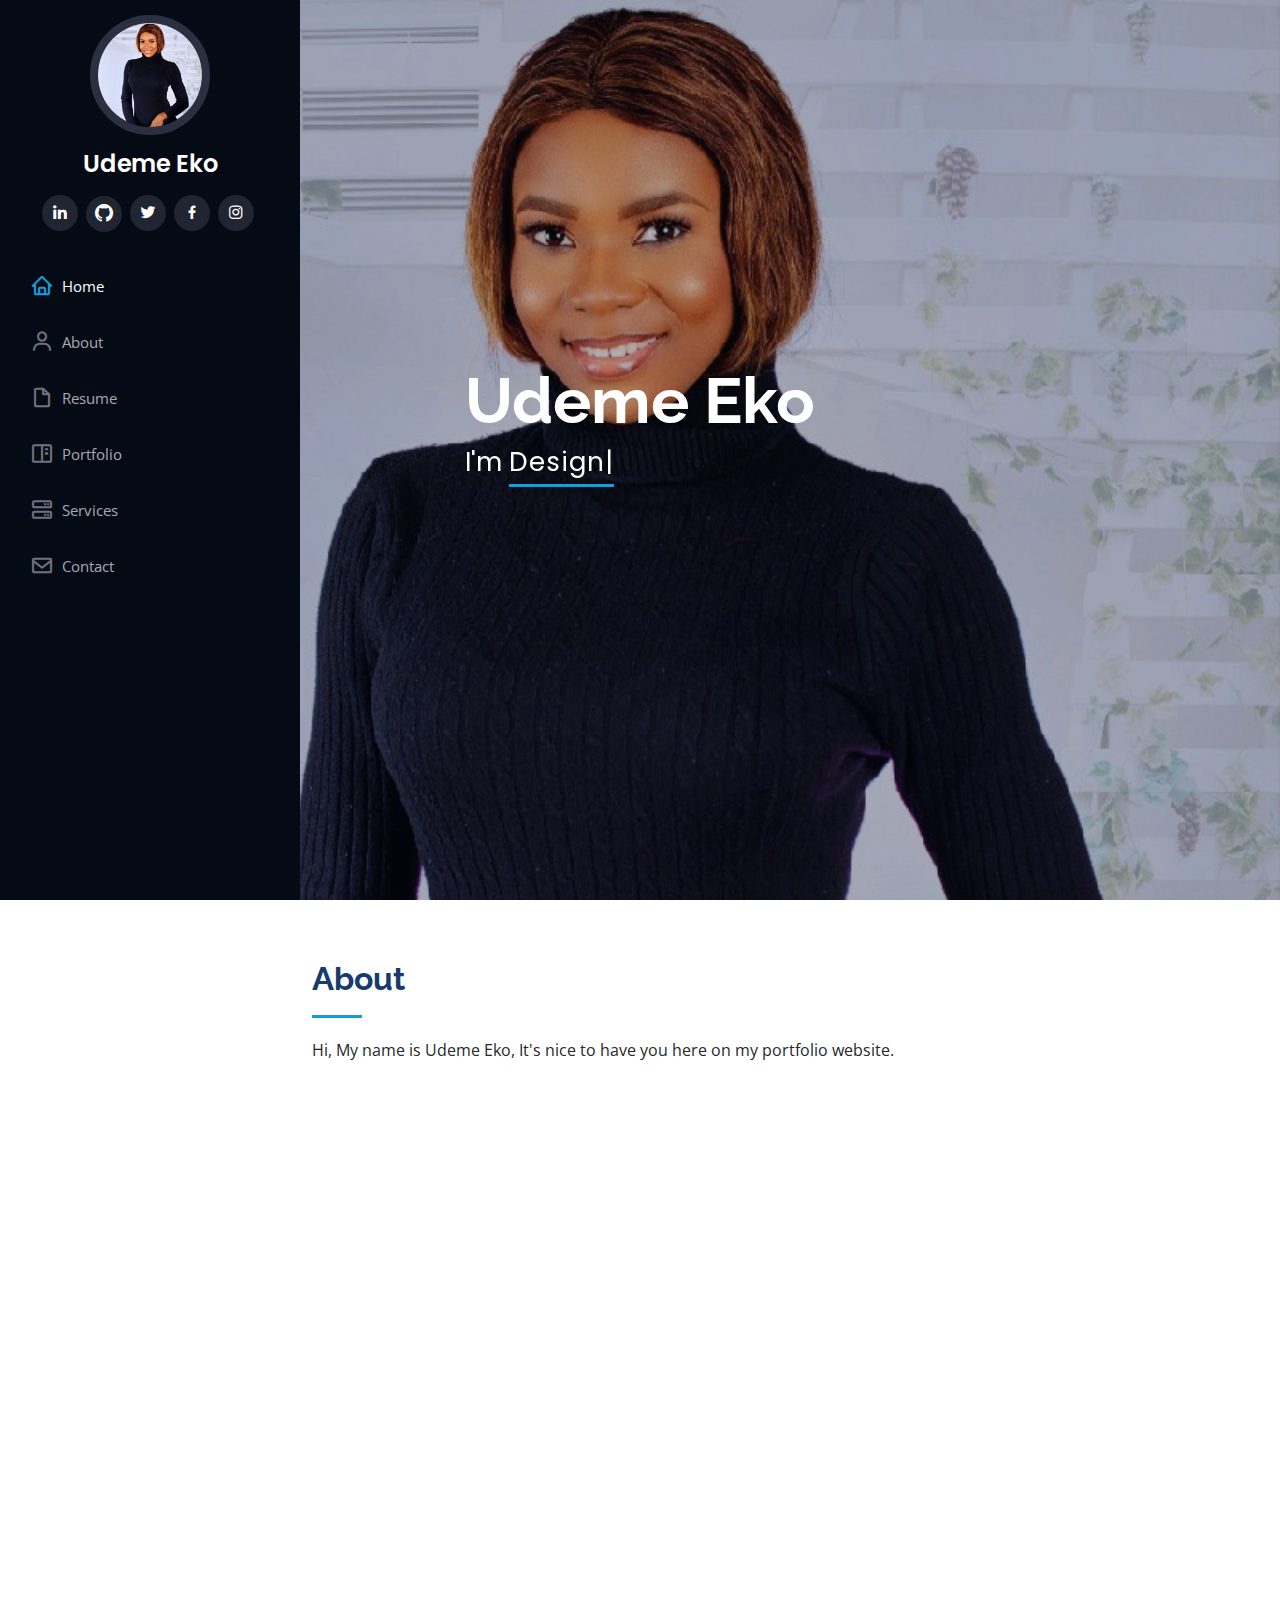
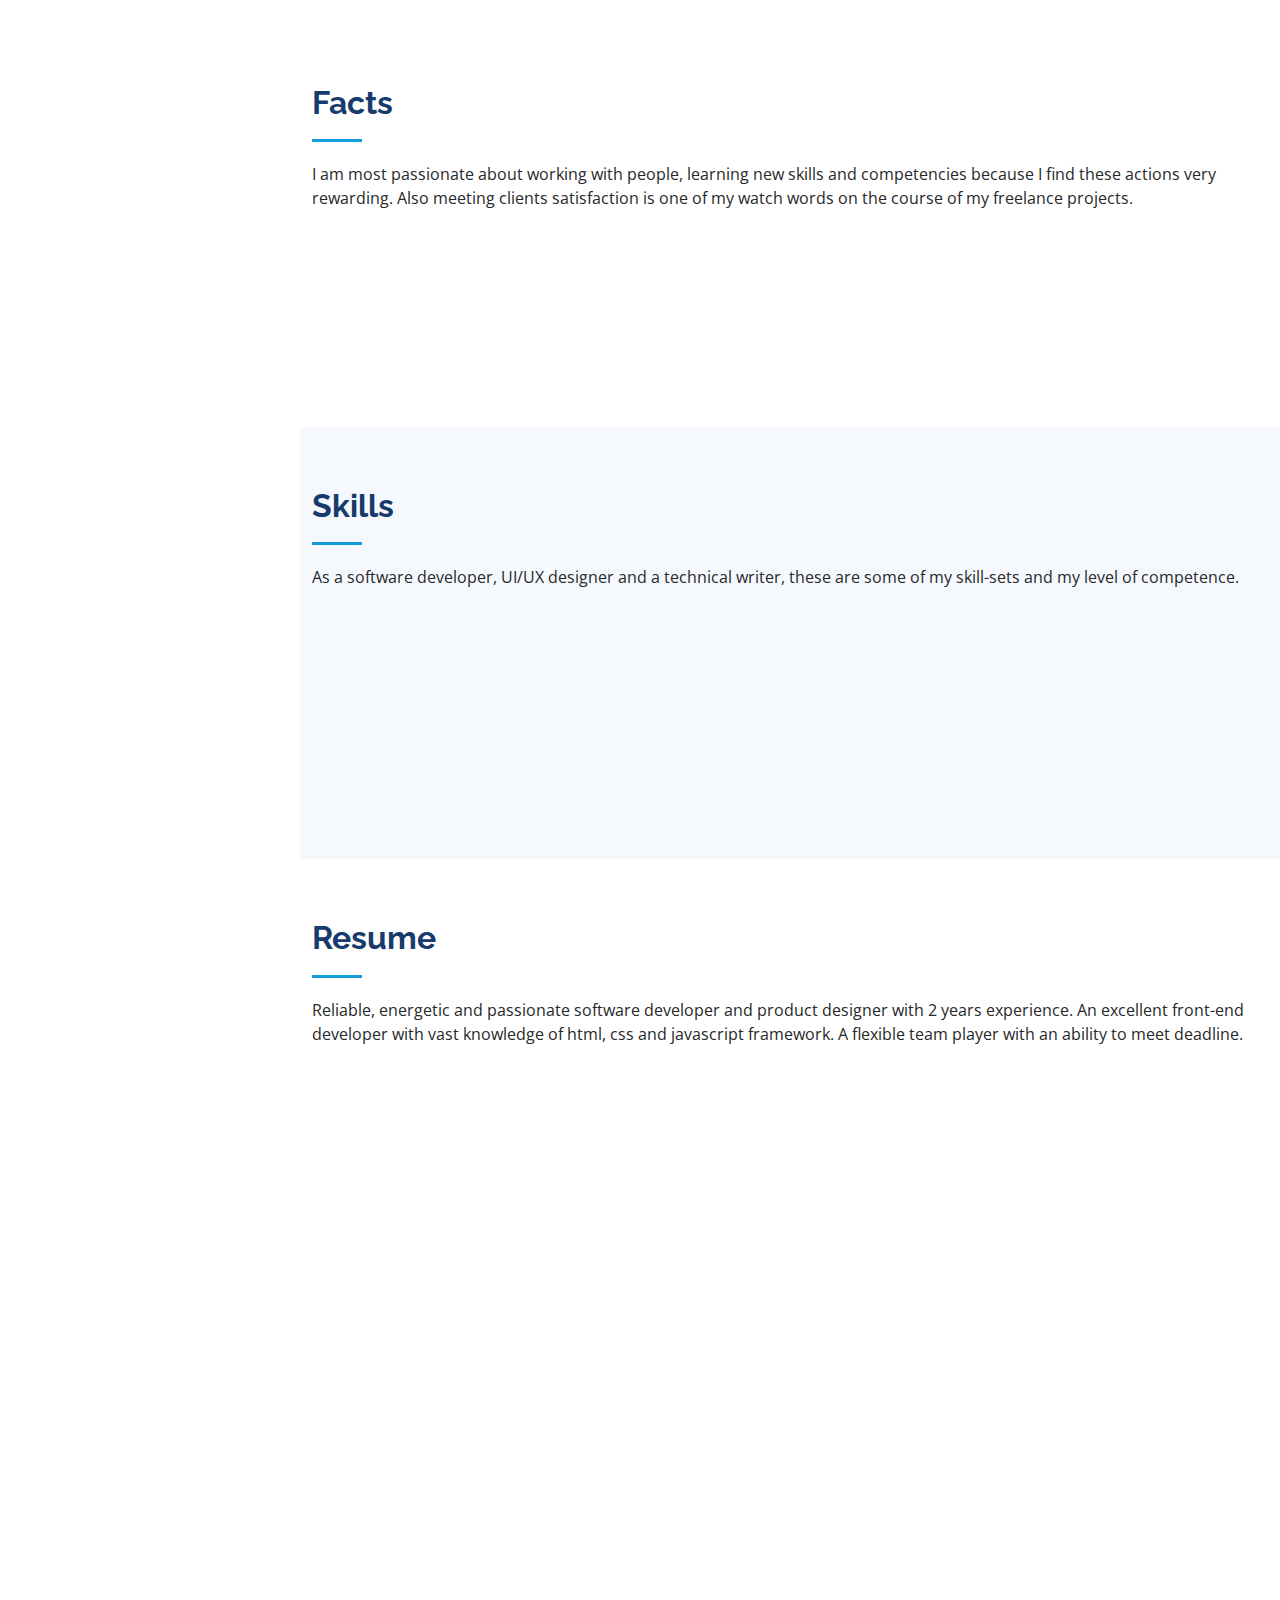
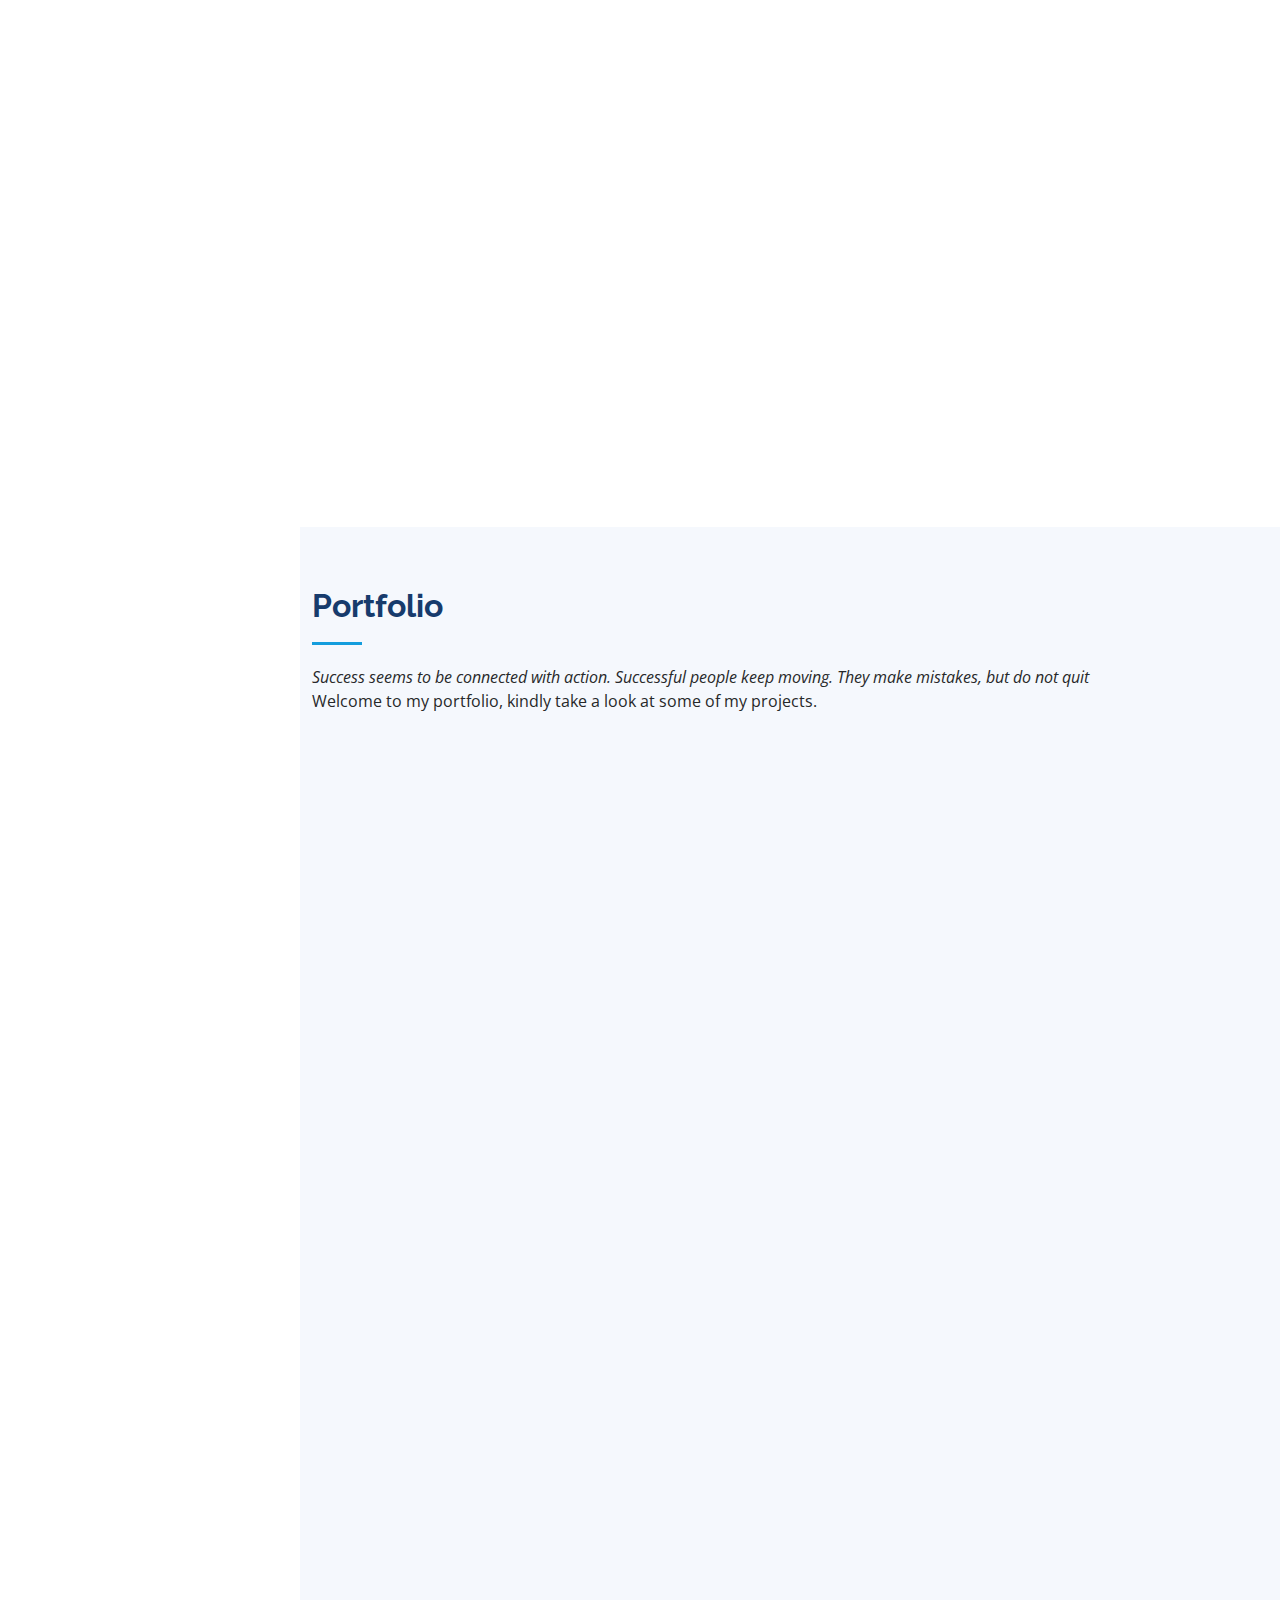
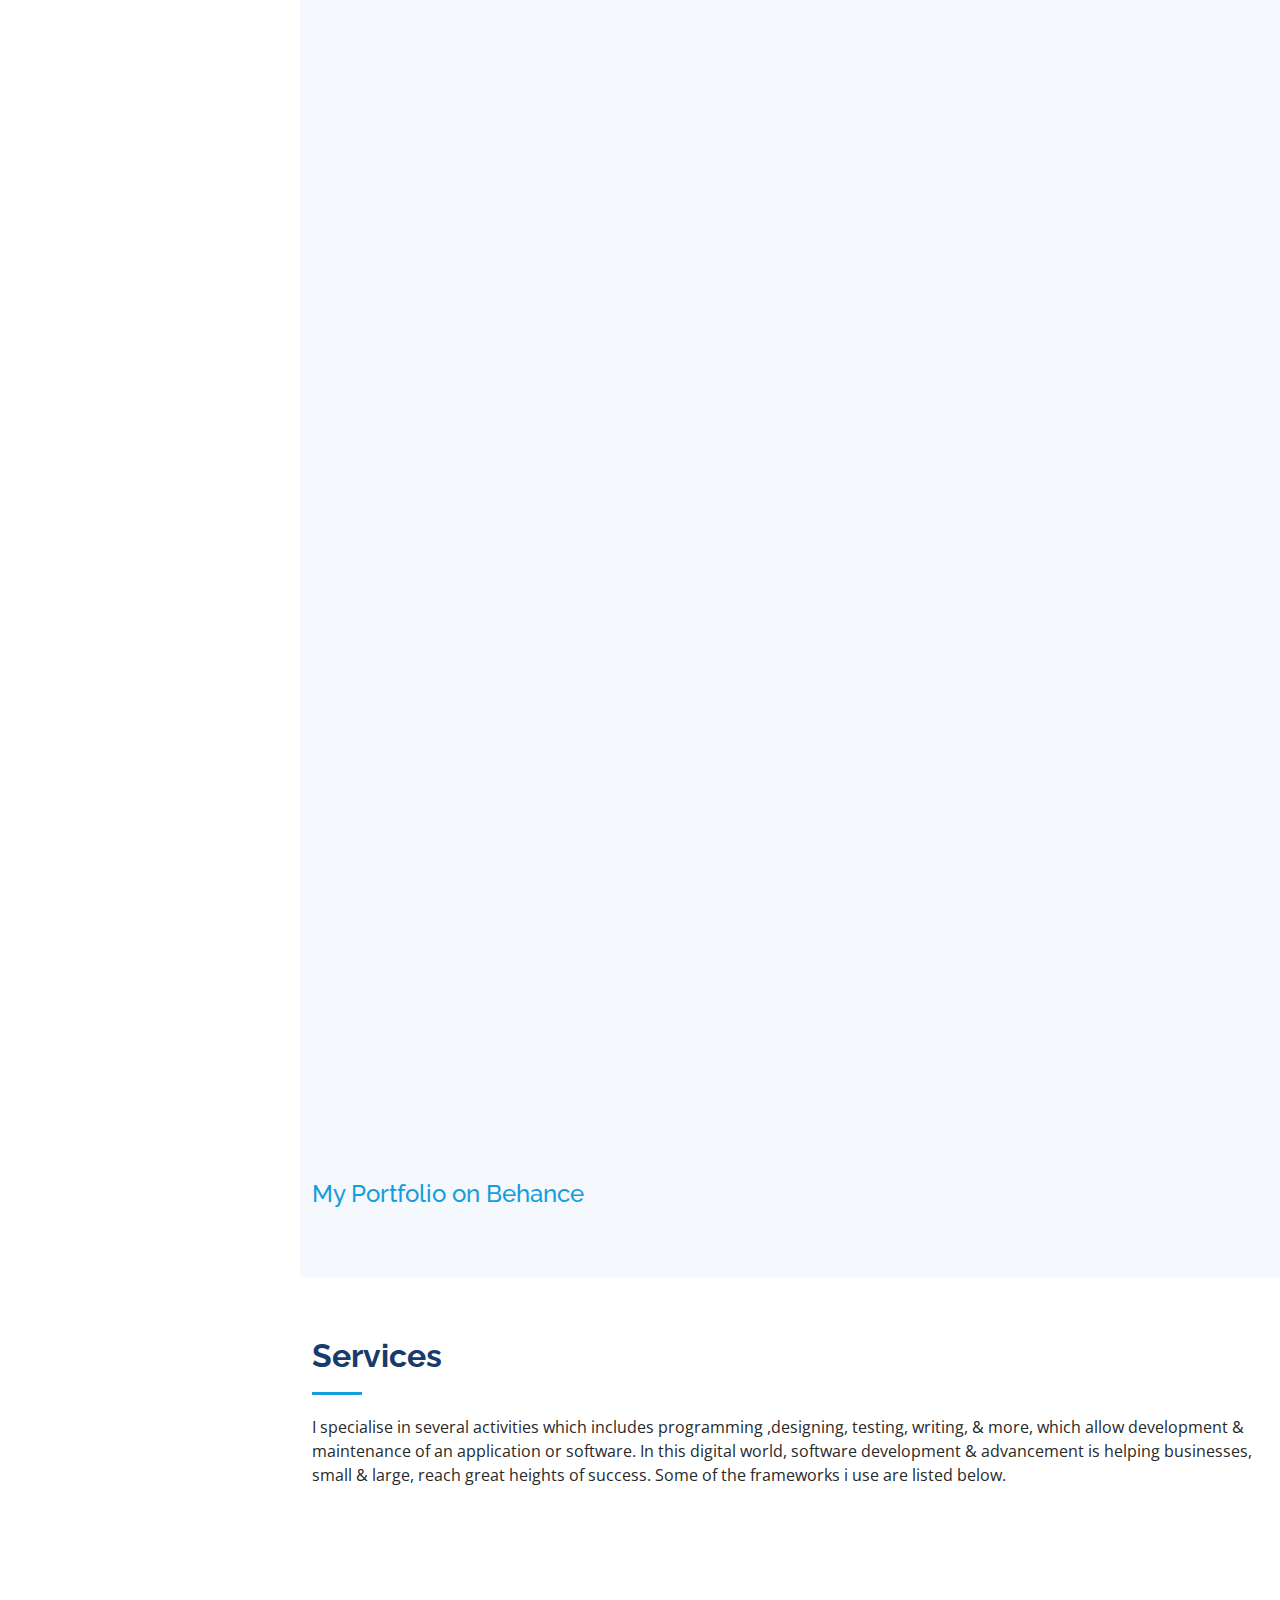
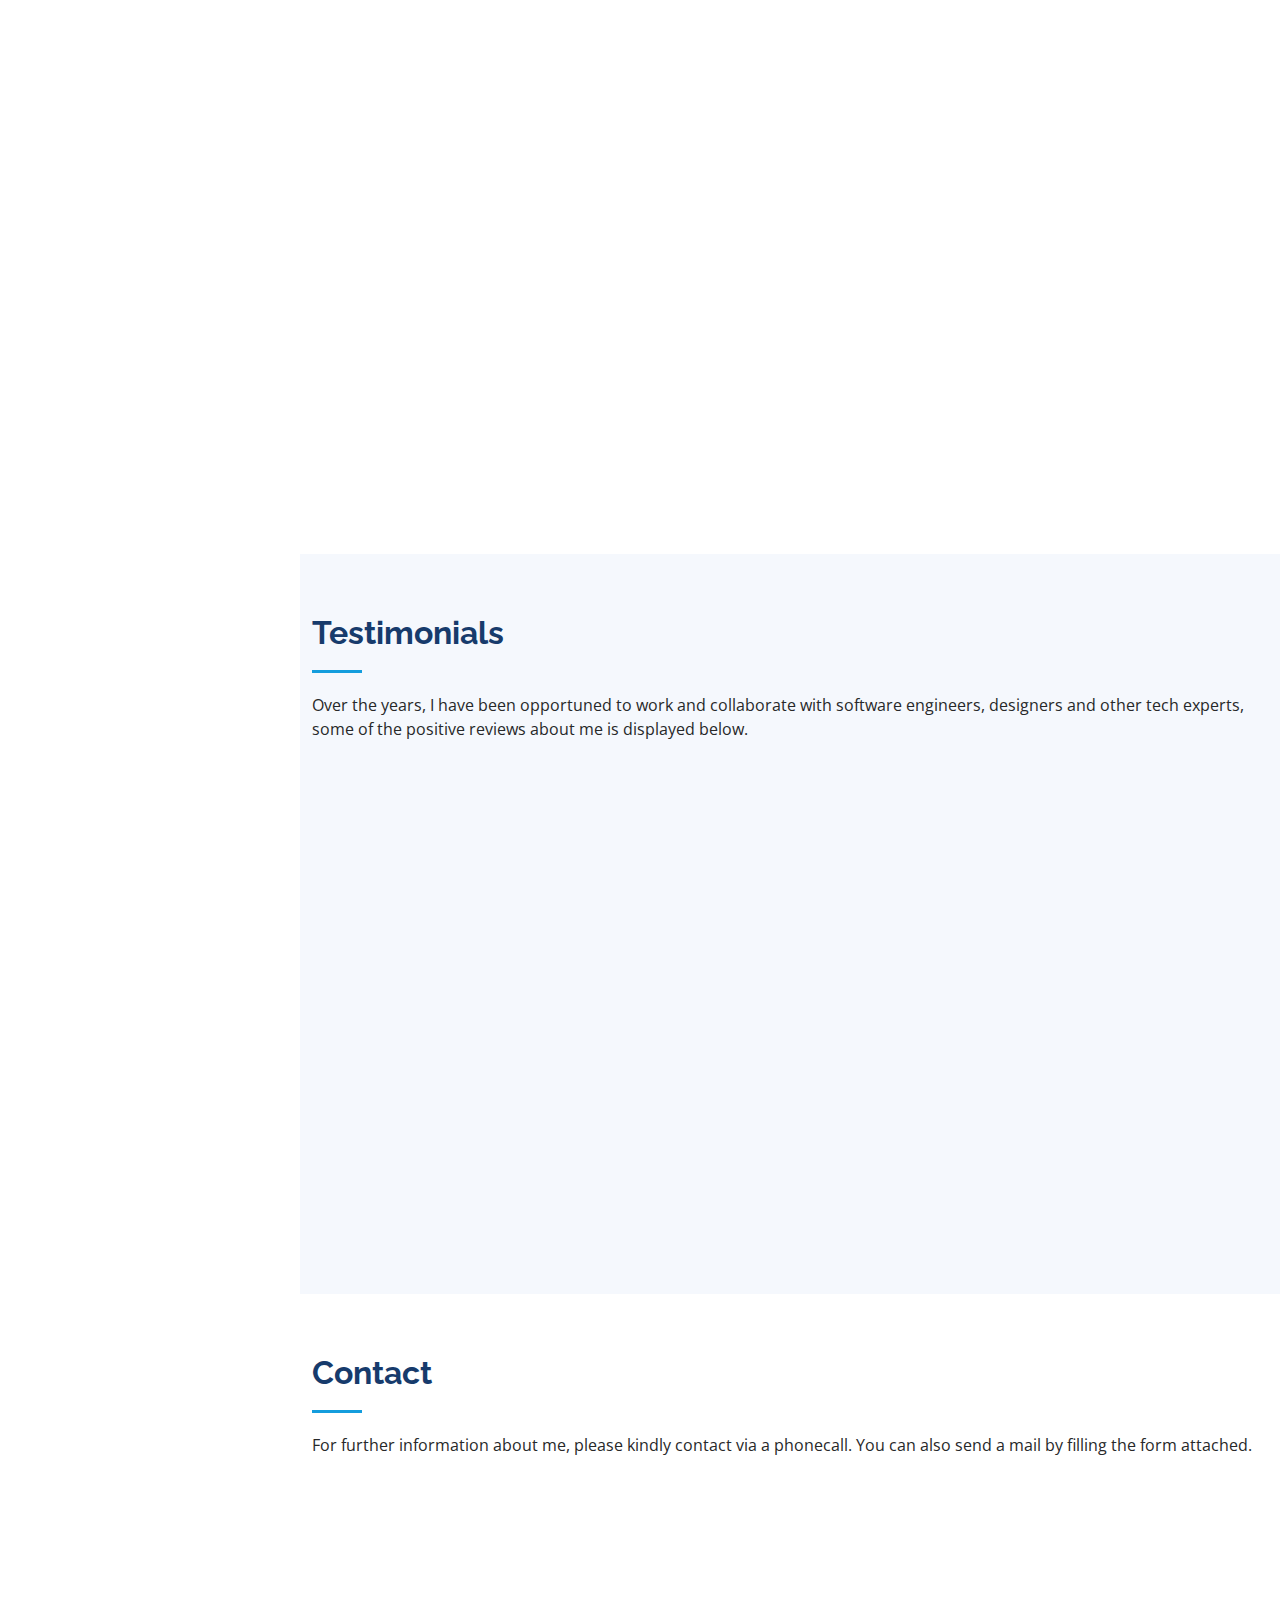
==== index.html @ 0a6c2a69 "My resume" ====
<!DOCTYPE html>
<html lang="en">

<head>
  <meta charset="utf-8">
  <meta content="width=device-width, initial-scale=1.0" name="viewport">

  <title>Udeme Eko</title>
  <meta content="" name="description">
  <meta content="" name="keywords">

  <!-- Favicons -->
  <link href="assets/img/Favicon..png" rel="icon">
  <link href="assets/img/apple-touch-icon.png" rel="apple-touch-icon">

  <!-- Google Fonts -->
  <link href="https://fonts.googleapis.com/css?family=Open+Sans:300,300i,400,400i,600,600i,700,700i|Raleway:300,300i,400,400i,500,500i,600,600i,700,700i|Poppins:300,300i,400,400i,500,500i,600,600i,700,700i" rel="stylesheet">

  <!-- Vendor CSS Files -->
  <link href="assets/vendor/aos/aos.css" rel="stylesheet">
  <link href="assets/vendor/bootstrap/css/bootstrap.min.css" rel="stylesheet">
  <link href="assets/vendor/bootstrap-icons/bootstrap-icons.css" rel="stylesheet">
  <link href="assets/vendor/boxicons/css/boxicons.min.css" rel="stylesheet">
  <link href="assets/vendor/glightbox/css/glightbox.min.css" rel="stylesheet">
  <link href="assets/vendor/swiper/swiper-bundle.min.css" rel="stylesheet">

  <!-- Template Main CSS File -->
  <link href="assets/css/style.css" rel="stylesheet">

  <!-- =======================================================
  * Template Name: iPortfolio - v3.10.0
  * Template URL: https://bootstrapmade.com/iportfolio-bootstrap-portfolio-websites-template/
  * Author: BootstrapMade.com
  * License: https://bootstrapmade.com/license/
  ======================================================== -->
</head>

<body>

  <!-- ======= Mobile nav toggle button ======= -->
  <i class="bi bi-list mobile-nav-toggle d-xl-none"></i>

  <!-- ======= Header ======= -->
  <header id="header">
    <div class="d-flex flex-column">

      <div class="profile">
        <img src="assets/img/profile-img.jfif" alt="" class="img-fluid rounded-circle">
        <h1 class="text-light"><a href="index.html">Udeme Eko</a></h1>
        <div class="social-links mt-3 text-center">
          <a href="https://www.linkedin.com/in/udeme-eko" class="linkedin"><i class="bx bxl-linkedin"></i></a>
          <a href="https://github.com/UdemeEko" class="github"><i class="bi bi-github"></i></a>
          <a href="https://twitter.com/Yuu_deey" class="twitter"><i class="bx bxl-twitter"></i></a>
          <a href="https://www.facebook.com/udeme.eko" class="facebook"><i class="bx bxl-facebook"></i></a>
          <a href="https://www.instagram.com/yuu_deey/" class="instagram"><i class="bx bxl-instagram"></i></a>
        </div>
        </div>
      </div>

      <nav id="navbar" class="nav-menu navbar">
        <ul>
          <li><a href="#hero" class="nav-link scrollto active"><i class="bx bx-home"></i> <span>Home</span></a></li>
          <li><a href="#about" class="nav-link scrollto"><i class="bx bx-user"></i> <span>About</span></a></li>
          <li><a href="#resume" class="nav-link scrollto"><i class="bx bx-file-blank"></i> <span>Resume</span></a></li>
          <li><a href="#portfolio" class="nav-link scrollto"><i class="bx bx-book-content"></i> <span>Portfolio</span></a></li>
          <li><a href="#services" class="nav-link scrollto"><i class="bx bx-server"></i> <span>Services</span></a></li>
          <li><a href="#contact" class="nav-link scrollto"><i class="bx bx-envelope"></i> <span>Contact</span></a></li>
        </ul>
      </nav><!-- .nav-menu -->
    </div>
  </header><!-- End Header -->

  <!-- ======= Hero Section ======= -->
  <section id="hero" class="d-flex flex-column justify-content-center align-items-center">
    <div class="hero-container" data-aos="fade-in">
      <h1 id="height">Udeme Eko</h1>
      <p>I'm <span class="typed" data-typed-items="Designer, Developer, Writer"></span></p>
    </div>
  </section><!-- End Hero -->

  <main id="main">

    <!-- ======= About Section ======= -->
    <section id="about" class="about">
      <div class="container">

        <div class="section-title">
          <h2>About</h2>
          <p>Hi, My name is Udeme Eko, It's nice to have you here on my portfolio website.</p>
        </div>

        <div class="row">
          <div class="col-lg-4" data-aos="fade-right">
            <img src="assets/img/profile-img.jfif" class="img-fluid" alt="">
          </div>
          <div class="col-lg-8 pt-4 pt-lg-0 content" data-aos="fade-left">
            <h3>UI/UX Designer &amp; Frontend Developer.</h3>
            <p class="fst-italic">
              Udeme Eko is a growing Frontend Developer and UI UX Designer with a huge passion in applying technology to solve humans' pain points. She is a graduate(4.03) of Information Management Technology from Federal University of Technology, Owerri, Imo State. She is a certified graduate of Software Development(frontend) from TIIDELAB and also a certified graduate of UI/UX Design from Africa Agility.
            </p>
            <div class="row">
              <div class="col-lg-6">
                <ul>
                  <li><i class="bi bi-chevron-right"></i> <strong>Birthday:</strong> <span>11th October 1992</span></li>
                  <li><i class="bi bi-chevron-right"></i> <strong>Website:</strong> <span>www.example.com</span></li>
                  <li><i class="bi bi-chevron-right"></i> <strong>Phone:</strong> <span>07030448700</span></li>
                  <li><i class="bi bi-chevron-right"></i> <strong>City:</strong> <span>Abuja, Nigeria</span></li>
                </ul>
              </div>
              <div class="col-lg-6">
                <ul>
                  <li><i class="bi bi-chevron-right"></i> <strong>Age:</strong> <span>30</span></li>
                  <li><i class="bi bi-chevron-right"></i> <strong>Degree:</strong> <span>Bachelor</span></li>
                  <li><i class="bi bi-chevron-right"></i> <strong>Email:</strong> <span>ekoudeme@gmail.com</span></li>
                  <li><i class="bi bi-chevron-right"></i> <strong>Freelance:</strong> <span>Available</span></li>
                </ul>
              </div>
            </div>
            <p>
              Udeme currently works as an IT Support Specialist at Peachville Platinum Limited. She is a freelance software developer, product designer and a technical writer. She is presently on track in using these experiences to create solutions and provide user values and business returns. She is a lover workout and spends most of her free time in the gym.
            </p>
          </div>
        </div>

      </div>
    </section><!-- End About Section -->

    <!-- ======= Facts Section ======= -->
    <section id="facts" class="facts">
      <div class="container">

        <div class="section-title">
          <h2>Facts</h2>
          <p> I am most passionate about working with people, learning new skills and competencies because I find these actions very rewarding. Also meeting clients satisfaction is one of my watch words on the course of my freelance projects. </p>
        </div>

        <div class="row no-gutters">

          <div class="col-lg-3 col-md-6 d-md-flex align-items-md-stretch" data-aos="fade-up">
            <div class="count-box">
              <i class="bi bi-emoji-smile"></i>
              <span data-purecounter-start="0" data-purecounter-end="152" data-purecounter-duration="1" class="purecounter"></span>
              <p><strong>Happy Clients</strong></p>
            </div>
          </div>

          <div class="col-lg-3 col-md-6 d-md-flex align-items-md-stretch" data-aos="fade-up" data-aos-delay="100">
            <div class="count-box">
              <i class="bi bi-journal-richtext"></i>
              <span data-purecounter-start="0" data-purecounter-end="12" data-purecounter-duration="1" class="purecounter"></span>
              <p><strong>Projects</strong></p>
            </div>
          </div>

          <div class="col-lg-3 col-md-6 d-md-flex align-items-md-stretch" data-aos="fade-up" data-aos-delay="200">
            <div class="count-box">
              <i class="bi bi-headset"></i>
              <span data-purecounter-start="0" data-purecounter-end="2162" data-purecounter-duration="1" class="purecounter"></span>
              <p><strong>Hours Of Support</strong></p>
            </div>
          </div>

          <div class="col-lg-3 col-md-6 d-md-flex align-items-md-stretch" data-aos="fade-up" data-aos-delay="300">
            <div class="count-box">
              <i class="bi bi-people"></i>
              <span data-purecounter-start="0" data-purecounter-end="78" data-purecounter-duration="1" class="purecounter"></span>
              <p><strong>Team</strong></p>
            </div>
          </div>

        </div>

      </div>
    </section><!-- End Facts Section -->

    <!-- ======= Skills Section ======= -->
    <section id="skills" class="skills section-bg">
      <div class="container">

        <div class="section-title">
          <h2>Skills</h2>
          <p>As a software developer, UI/UX designer and a technical writer, these are some of my skill-sets and my level of competence.</p>
        </div>

        <div class="row skills-content">

          <div class="col-lg-6" data-aos="fade-up">

            <div class="progress">
              <span class="skill">HTML <i class="val">90%</i></span>
              <div class="progress-bar-wrap">
                <div class="progress-bar" role="progressbar" aria-valuenow="90" aria-valuemin="0" aria-valuemax="100"></div>
              </div>
            </div>

            <div class="progress">
              <span class="skill">CSS <i class="val">80%</i></span>
              <div class="progress-bar-wrap">
                <div class="progress-bar" role="progressbar" aria-valuenow="80" aria-valuemin="0" aria-valuemax="100"></div>
              </div>
            </div>

            <div class="progress">
              <span class="skill">JavaScript <i class="val">65%</i></span>
              <div class="progress-bar-wrap">
                <div class="progress-bar" role="progressbar" aria-valuenow="65" aria-valuemin="0" aria-valuemax="100"></div>
              </div>
            </div>

          </div>

          <div class="col-lg-6" data-aos="fade-up" data-aos-delay="100">

            <div class="progress">
              <span class="skill">Figma <i class="val">90%</i></span>
              <div class="progress-bar-wrap">
                <div class="progress-bar" role="progressbar" aria-valuenow="90" aria-valuemin="0" aria-valuemax="100"></div>
              </div>
            </div>

            <div class="progress">
              <span class="skill">UI <i class="val">90%</i></span>
              <div class="progress-bar-wrap">
                <div class="progress-bar" role="progressbar" aria-valuenow="90" aria-valuemin="0" aria-valuemax="100"></div>
              </div>
            </div>

            <div class="progress">
              <span class="skill">UX <i class="val">85%</i></span>
              <div class="progress-bar-wrap">
                <div class="progress-bar" role="progressbar" aria-valuenow="85" aria-valuemin="0" aria-valuemax="100"></div>
              </div>
            </div>

          </div>

        </div>

      </div>
    </section><!-- End Skills Section -->

    <!-- ======= Resume Section ======= -->
    <section id="resume" class="resume">
      <div class="container">

        <div class="section-title">
          <h2>Resume</h2>
          <p>Reliable, energetic and passionate software developer and product designer with 2 years experience. An excellent front-end developer with vast knowledge of html, css and javascript framework. A flexible team player with an ability to meet deadline.</p>
        </div>

        <div class="row">
          <div class="col-lg-6" data-aos="fade-up">
            <h3 class="resume-title">Sumary</h3>
            <div class="resume-item pb-0">
              <h4>Udeme Eko</h4>
              <p><em>Innovative and deadline-driven Product Designer with 2+ years of experience designing and developing user friendly webpages.</em></p>
              <ul>
                <li>ICS Drive, Jabi, Airport Road, Abuja</li>
                <li>(+234)0703 044 8700</li>
                <li>ekoudeme@gmail.com</li>
              </ul>
            </div>
            <h3 class="resume-title">Education</h3>
            <div class="resume-item">
              <h4>Bachelor of Information Management Technology</h4>
              <h5>2013 - 2018</h5>
              <p><em>Federal University of Technology, Owerri</em></p>
              <p>This course is centered on how manage the selection, distribution and organization of all the technology and related processes in a business environment.</p>
            </div>
            <div class="resume-item">
              <h4>Certificate of Proficiency - Frontend Development</h4>
              <h5>2022</h5>
              <p><em>TIIDELAB Fellowship</em></p>
              <p>Proudly sponsored by ITF-NECA Technical Skills Development Program</p>
            </div>
            <div class="resume-item">
              <h4>Certificate of Participation - Product Design</h4>
              <h5>2022</h5>
              <p><em>Africa Agility</em></p>
              <p>Proudly sponsored by Africa Agility(Girls In Tech Bootcamp 2022)</p>
          </div>
          </div>
          <div class="col-lg-6" data-aos="fade-up" data-aos-delay="100">
            <h3 class="resume-title">Professional Experience</h3>
            <div class="resume-item">
              <h4>IT Support Specialist</h4>
              <h5>2022 - Present</h5>
              <p><em>Peachville Platinum Limited </em></p>
              <ul>
                <li>Manage WordPress website(www.peachplatinum.com) and all social media handles of the
                    company to promote visibility and increase sales.</li>
                <li>Manage Cpanel and create new webmail for new employees for easier communication.</li>
                <li>Manage fiber optics users using UISP and UFiber OLT to ensure uninterrupted internet service
                    available to over 200 houses in the estate.</li>
            </div>
            <div class="resume-item">
              <h4>UI/UX Designer</h4>
              <h5>2022</h5>
              <p><em>Unique Africa</em></p>
              <ul>
                <li>Created a high-qualiy friendly user interface for Unique Africa.</li>
                <li>Conducted a user research and collected useful data from user survey to create user personas</li>
                <li>Designed wireframes, empathy maps, user flows and information architecture</li>
              </ul>
            </div>
            <div class="resume-item">
              <h4>Frontend Developer</h4>
              <h5>2022</h5>
              <p><em>SetterApp - managing your business presence online</em></p>
              <ul>
                <li>Prepared the Software Requirement Documents (SRS) and Functional Requirement Documents for SetterApp</li>
                <li>Developed the user infaces using HTML and CSS</li>
              </ul>
              <a href="./assets/pdf/My Resume.pdf.pdf" download="Udeme Eko Resume"><h4>Download My Resume</h4></a>
            </div>
          </div>
        </div>

      </div>
    </section><!-- End Resume Section -->

    <!-- ======= Portfolio Section ======= -->
    <section id="portfolio" class="portfolio section-bg">
      <div class="container">

        <div class="section-title">
          <h2>Portfolio</h2>
          <p><em>Success seems to be connected with action. Successful people keep moving. They make mistakes, but do not quit</em></p>
          <p>Welcome to my portfolio, kindly take a look at some of my projects.</p>
        </div>

        <div class="row" data-aos="fade-up">
          <div class="col-lg-12 d-flex justify-content-center">
            <ul id="portfolio-flters">
              <li data-filter="*" class="filter-active">All</li>
              <li data-filter=".filter-design">Designs</li>
              <li data-filter=".filter-web">Web</li>
              <li data-filter=".filter-blog">Blog</li>
            </ul>
          </div>
        </div>

        <div class="row portfolio-container" data-aos="fade-up" data-aos-delay="100">

          <div class="col-lg-4 col-md-6 portfolio-item filter-design">
            <div class="portfolio-wrap">
              <img src="assets/img/portfolio/Design 1.png" class="img-fluid" alt="">
              <div class="portfolio-links">
                <a href="assets/img/portfolio/Design 1.png" data-gallery="portfolioGallery" class="portfolio-lightbox" title="Design 1"><i class="bx bx-plus"></i></a>
                <a href="portfolio-details.html" title="More Details"><i class="bx bx-link"></i></a>
              </div>
            </div>
          </div>

          <div class="col-lg-4 col-md-6 portfolio-item filter-web">
            <div class="portfolio-wrap">
              <img src="assets/img/portfolio/Design 2.png" class="img-fluid" alt="">
              <div class="portfolio-links">
                <a href="assets/img/portfolio/Design 2.png" data-gallery="portfolioGallery" class="portfolio-lightbox" title="Web 3"><i class="bx bx-plus"></i></a>
                <a href="portfolio-details.html" title="More Details"><i class="bx bx-link"></i></a>
              </div>
            </div>
          </div>

          <div class="col-lg-4 col-md-6 portfolio-item filter-design">
            <div class="portfolio-wrap">
              <img src="assets/img/portfolio/Design 3.png" class="img-fluid" alt="">
              <div class="portfolio-links">
                <a href="assets/img/portfolio/Design 3.png" data-gallery="portfolioGallery" class="portfolio-lightbox" title="Design 2"><i class="bx bx-plus"></i></a>
                <a href="portfolio-details.html" title="More Details"><i class="bx bx-link"></i></a>
              </div>
            </div>
          </div>

          <div class="col-lg-4 col-md-6 portfolio-item filter-blog">
            <div class="portfolio-wrap">
              <img src="assets/img/portfolio/Article 3.jpeg" class="img-fluid" alt="">
              <div class="portfolio-links">
                <a href="assets/img/portfolio/Article 3.jpeg" data-gallery="portfolioGallery" class="portfolio-lightbox" title="Blog 2"><i class="bx bx-plus"></i></a>
                <a href="portfolio-details.html" title="More Details"><i class="bx bx-link"></i></a>
              </div>
            </div>
          </div>

          <div class="col-lg-4 col-md-6 portfolio-item filter-web">
            <div class="portfolio-wrap">
              <img src="assets/img/portfolio/Design 5.png" class="img-fluid" alt="">
              <div class="portfolio-links">
                <a href="assets/img/portfolio/Design 5.png" data-gallery="portfolioGallery" class="portfolio-lightbox" title="Web 2"><i class="bx bx-plus"></i></a>
                <a href="portfolio-details.html" title="More Details"><i class="bx bx-link"></i></a>
              </div>
            </div>
          </div>

          <div class="col-lg-4 col-md-6 portfolio-item filter-design">
            <div class="portfolio-wrap">
              <img src="assets/img/portfolio/Design 4.png" class="img-fluid" alt="">
              <div class="portfolio-links">
                <a href="assets/img/portfolio/Design 4.png" data-gallery="portfolioGallery" class="portfolio-lightbox" title="Design 3"><i class="bx bx-plus"></i></a>
                <a href="portfolio-details.html" title="More Details"><i class="bx bx-link"></i></a>
              </div>
            </div>
          </div>

          <div class="col-lg-4 col-md-6 portfolio-item filter-blog">
            <div class="portfolio-wrap">
              <img src="assets/img/portfolio/Article 1.jpeg" class="img-fluid" alt="">
              <div class="portfolio-links">
                <a href="assets/img/portfolio/Article 1.jpeg" data-gallery="portfolioGallery" class="portfolio-lightbox" title="Blog 1"><i class="bx bx-plus"></i></a>
                <a href="portfolio-details.html" title="More Details"><i class="bx bx-link"></i></a>
              </div>
            </div>
          </div>

          <div class="col-lg-4 col-md-6 portfolio-item filter-blog">
            <div class="portfolio-wrap">
              <img src="assets/img/portfolio/Article 2.jpeg" class="img-fluid" alt="">
              <div class="portfolio-links">
                <a href="assets/img/portfolio/Article 2.jpeg" data-gallery="portfolioGallery" class="portfolio-lightbox" title="Blog 3"><i class="bx bx-plus"></i></a>
                <a href="portfolio-details.html" title="More Details"><i class="bx bx-link"></i></a>
              </div>
            </div>
          </div>

          <div class="col-lg-4 col-md-6 portfolio-item filter-web">
            <div class="portfolio-wrap">
              <img src="assets/img/portfolio/Design 6.png" class="img-fluid" alt="">
              <div class="portfolio-links">
                <a href="assets/img/portfolio/Design 6.png" data-gallery="portfolioGallery" class="portfolio-lightbox" title="Web 3"><i class="bx bx-plus"></i></a>
                <a href="portfolio-details.html" title="More Details"><i class="bx bx-link"></i></a>
              </div>
            </div>
          </div>
        </div>

        <div> 
          <a href="https://www.behance.net/udemeeko"><h4>My Portfolio on Behance</h4></a>
        </div>
      </div>
      
    </section><!-- End Portfolio Section -->

    <!-- ======= Services Section ======= -->
    <section id="services" class="services">
      <div class="container">

        <div class="section-title">
          <h2>Services</h2>
          <p>I specialise in several activities which includes programming ,designing, testing, writing, & more, which allow development & maintenance of an application or software. In this digital world, software development & advancement is helping businesses, small & large, reach great heights of success. Some of the frameworks i use are listed below.</p>
        </div>

        <div class="row">
          <div class="col-lg-4 col-md-6 icon-box" data-aos="fade-up">
            <div class="icon"><i class="bx bxs-file-html"></i></div>
            <h4 class="title"><a href="">HTML</a></h4>
            <p class="description">The HyperText Markup Language, or HTML is the standard markup language for documents designed to be displayed in a web browser. It can be assisted by technologies such as Cascading Style Sheets and scripting languages such as JavaScript.</p>
          </div>
          <div class="col-lg-4 col-md-6 icon-box" data-aos="fade-up" data-aos-delay="100">
            <div class="icon"><i class="bx bxs-file-css"></i></div>
            <h4 class="title"><a href="">CSS</a></h4>
            <p class="description">Cascading Style Sheets is a style sheet language used for describing the presentation of a document written in a markup language such as HTML. CSS is a cornerstone technology of the World Wide Web, alongside HTML and JavaScript.</p>
          </div>
          <div class="col-lg-4 col-md-6 icon-box" data-aos="fade-up" data-aos-delay="200">
            <div class="icon"><i class="bx bxl-javascript"></i></div>
            <h4 class="title"><a href="">JAVASCRIPT</a></h4>
            <p class="description">JavaScript is a programming language that conforms to the ECMAScript specification. JavaScript is high-level, often just-in-time compiled, and multi-paradigm. It has curly-bracket syntax, dynamic typing, prototype-based object-orientation.</p>
          </div>
          <div class="col-lg-4 col-md-6 icon-box" data-aos="fade-up" data-aos-delay="300">
            <div class="icon"><i class="bx bxl-bootstrap"></i></div>
            <h4 class="title"><a href="">BOOTSTRAP</a></h4>
            <p class="description">Bootstrap is a free and open-source CSS framework directed at responsive, mobile-first front-end web development. It contains CSS & JavaScript-based design templates for typography, forms, buttons, navigation, and other interface components</p>
          </div>
          <div class="col-lg-4 col-md-6 icon-box" data-aos="fade-up" data-aos-delay="400">
            <div class="icon"><i class="bx bxl-figma"></i></div>
            <h4 class="title"><a href="">FIGMA</a></h4>
            <p class="description">Figma is a collaborative web application for interface design, with additional offline features enabled by desktop applications for macOS and Windows. The features focuses on user interface and user experience design, with emphasis on real-time.</p>
          </div>
          <div class="col-lg-4 col-md-6 icon-box" data-aos="fade-up" data-aos-delay="500">
            <div class="icon"><i class="bx bxl-medium"></i></div>
            <h4 class="title"><a href="">MEDIUM</a></h4>
            <p class="description">Medium is an online publishing platform, is an example of social journalism, having a hybrid collection of amateur and professional people and publications, or exclusive blogs or publishers and is regularly regarded as a blog host</p>
          </div>
        </div>

      </div>
    </section><!-- End Services Section -->

    <!-- ======= Testimonials Section ======= -->
    <section id="testimonials" class="testimonials section-bg">
      <div class="container">

        <div class="section-title">
          <h2>Testimonials</h2>
          <p>Over the years, I have been opportuned to work and collaborate with software engineers, designers and other tech experts, some of the positive reviews about me is displayed below.</p>
        </div>

        <div class="testimonials-slider swiper" data-aos="fade-up" data-aos-delay="100">
          <div class="swiper-wrapper">

            <div class="swiper-slide">
              <div class="testimonial-item" data-aos="fade-up">
                <p>
                  <i class="bx bxs-quote-alt-left quote-icon-left"></i>
                  She’s always willing to lend a hand to anyone who needs it. Her positive energy, multitasking skills, and her ability to overcome challenges with a smile made her stand out as a cut above the rest!
                  <i class="bx bxs-quote-alt-right quote-icon-right"></i>
                </p>
                <img src="assets/img/testimonials/Testimonial-1.jpg" class="testimonial-img" alt="">
                <h3>George Udonte</h3>
                <h4>Software Engineer</h4>
              </div>
            </div><!-- End testimonial item -->

            <div class="swiper-slide">
              <div class="testimonial-item" data-aos="fade-up" data-aos-delay="100">
                <p>
                  <i class="bx bxs-quote-alt-left quote-icon-left"></i>
                  Udeme is a lady that is passionate about success in every endeavor of hers.She has a strong drive to achieve set goals. She is very smart and intelligent and would be a great teammate and I proudly recommend her.
                  <i class="bx bxs-quote-alt-right quote-icon-right"></i>
                </p>
                <img src="assets/img/testimonials/Testimonial-2.jpg" class="testimonial-img" alt="">
                <h3>Kufre Jossmart</h3>
                <h4>Surveyor & Data Scientist,</h4>
              </div>
            </div><!-- End testimonial item -->

            <div class="swiper-slide">
              <div class="testimonial-item" data-aos="fade-up" data-aos-delay="200">
                <p>
                  <i class="bx bxs-quote-alt-left quote-icon-left"></i>
                  Udeme Eko is a lady with great personality, good interpersonal relationship skill and soft skills. The best part about working with Udeme is her unfazed eagerness to advance in proficiency in tackling given task.
                  <i class="bx bxs-quote-alt-right quote-icon-right"></i>
                </p>
                <img src="assets/img/testimonials/Testimonial-3.jpg" class="testimonial-img" alt="">
                <h3>Tochukwu Ezeokafor</h3>
                <h4>Software Developer</h4>
              </div>
            </div><!-- End testimonial item -->

            <div class="swiper-slide">
              <div class="testimonial-item" data-aos="fade-up" data-aos-delay="300">
                <p>
                  <i class="bx bxs-quote-alt-left quote-icon-left"></i>
                  Udeme is a great team member to work with.She is always deligent and does her work with full potential. She's someone you can rely on and has great sense of responsibility towards her given task.
                  <i class="bx bxs-quote-alt-right quote-icon-right"></i>
                </p>
                <img src="assets/img/testimonials/Testimonial-4.jpg" class="testimonial-img" alt="">
                <h3>Halima Yusuf</h3>
                <h4>UI/UX Designer</h4>
              </div>
            </div><!-- End testimonial item -->

            <div class="swiper-slide">
              <div class="testimonial-item" data-aos="fade-up" data-aos-delay="400">
                <p>
                  <i class="bx bxs-quote-alt-left quote-icon-left"></i>
                  I am Ijeoma Ikegbunam. I have worked with Udeme Eko for 3 months with Africa Agility As a product designer, she is a team player, a good designer always dedicated to her work and also pays rapt attention to details.
                  <i class="bx bxs-quote-alt-right quote-icon-right"></i>
                </p>
                <img src="assets/img/testimonials/Testimonial-5.jpg" class="testimonial-img" alt="">
                <h3>Ijeoma Ikegbunam</h3>
                <h4>UI/UX Designer</h4>
              </div>
            </div><!-- End testimonial item -->

          </div>
          <div class="swiper-pagination"></div>
        </div>

      </div>
    </section><!-- End Testimonials Section -->

    <!-- ======= Contact Section ======= -->
    <section id="contact" class="contact">
      <div class="container">

        <div class="section-title">
          <h2>Contact</h2>
          <p>For further information about me, please kindly contact via a phonecall. You can also send a mail by filling the form attached.</p>
        </div>

        <div class="row" data-aos="fade-in">

          <div class="col-lg-5 d-flex align-items-stretch">
            <div class="info">
              <div class="address">
                <i class="bi bi-geo-alt"></i>
                <h4>Location:</h4>
                <p>ICS Drive, Airport Rd Jabi, Abuja</p>
              </div>

              <div class="email">
                <i class="bi bi-envelope"></i>
                <h4>Email:</h4>
                <p>ekoudeme@gmail.com</p>
              </div>

              <div class="phone">
                <i class="bi bi-phone"></i>
                <h4>Call:</h4>
                <p>0703 044 8700</p>
              </div>

              <iframe src="https://www.google.com/maps/embed?pb=!1m18!1m12!1m3!1d3940.1290218172235!2d7.4130152147868404!3d9.051994093504945!2m3!1f0!2f0!3f0!3m2!1i1024!2i768!4f13.1!3m3!1m2!1s0x104e74eab45294a5%3A0x126d3d7a8f5a9fdc!2sICS%20Dr%2C%20Utako%20900108%2C%20Abuja!5e0!3m2!1sen!2sng!4v1629740682723!5m2!1sen!2sng" frameborder="0" style="border:0; width: 100%; height: 290px;" allowfullscreen></iframe>
            </div>

          </div>

          <div class="col-lg-7 mt-5 mt-lg-0 d-flex align-items-stretch">
            <form action="forms/contact.php" method="post" role="form" class="php-email-form">
              <div class="row">
                <div class="form-group col-md-6">
                  <label for="name">Your Name</label>
                  <input type="text" name="name" class="form-control" id="name" required>
                </div>
                <div class="form-group col-md-6">
                  <label for="name">Your Email</label>
                  <input type="email" class="form-control" name="email" id="email" required>
                </div>
              </div>
              <div class="form-group">
                <label for="name">Subject</label>
                <input type="text" class="form-control" name="subject" id="subject" required>
              </div>
              <div class="form-group">
                <label for="name">Message</label>
                <textarea class="form-control" name="message" rows="10" required></textarea>
              </div>
              <div class="my-3">
                <div class="loading">Loading</div>
                <div class="error-message"></div>
                <div class="sent-message">Your message has been sent. Thank you!</div>
              </div>
              <div class="text-center"><button type="submit">Send Message</button></div>
            </form>
          </div>

        </div>

      </div>
    </section><!-- End Contact Section -->

  </main><!-- End #main -->

  <a href="#" class="back-to-top d-flex align-items-center justify-content-center"><i class="bi bi-arrow-up-short"></i></a>

  <!-- Vendor JS Files -->
  <script src="assets/vendor/purecounter/purecounter_vanilla.js"></script>
  <script src="assets/vendor/aos/aos.js"></script>
  <script src="assets/vendor/bootstrap/js/bootstrap.bundle.min.js"></script>
  <script src="assets/vendor/glightbox/js/glightbox.min.js"></script>
  <script src="assets/vendor/isotope-layout/isotope.pkgd.min.js"></script>
  <script src="assets/vendor/swiper/swiper-bundle.min.js"></script>
  <script src="assets/vendor/typed.js/typed.min.js"></script>
  <script src="assets/vendor/waypoints/noframework.waypoints.js"></script>
  <script src="assets/vendor/php-email-form/validate.js"></script>

  <!-- Template Main JS File -->
  <script src="assets/js/main.js"></script>

</body>

</html>
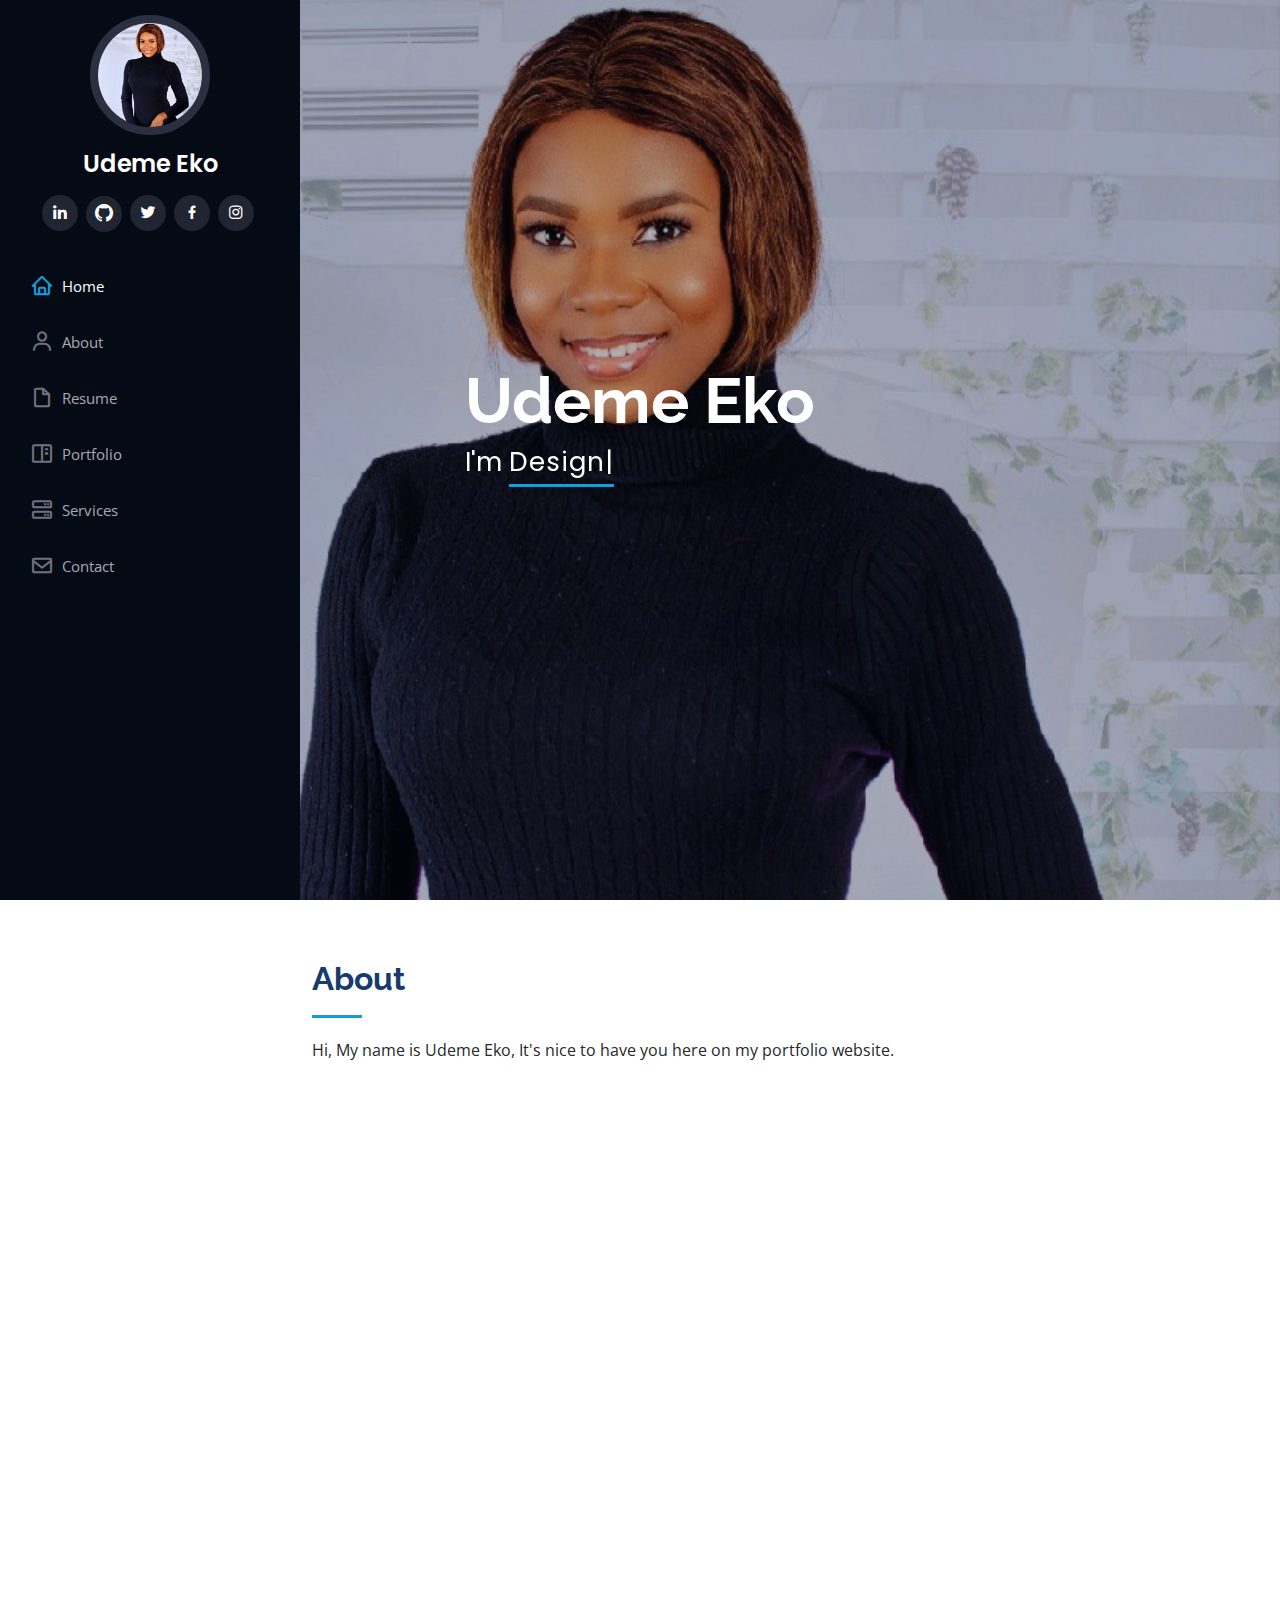
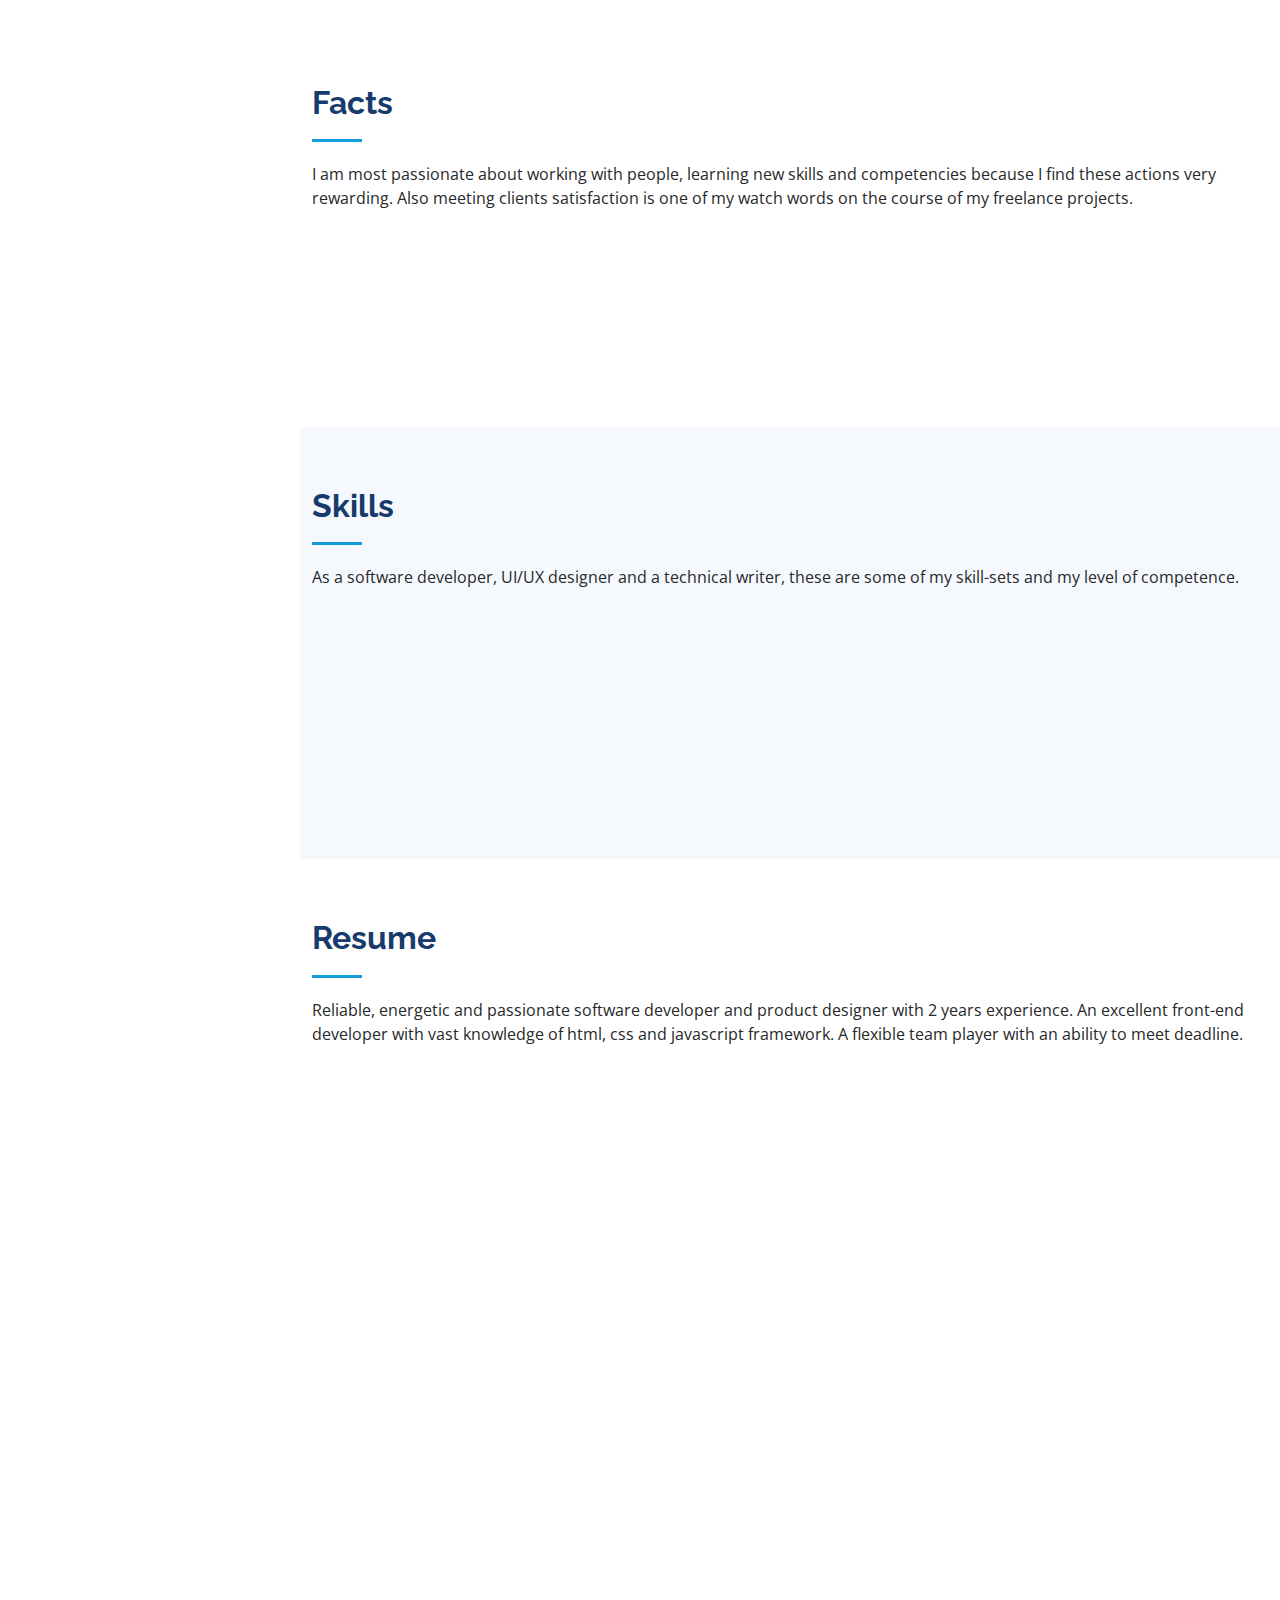
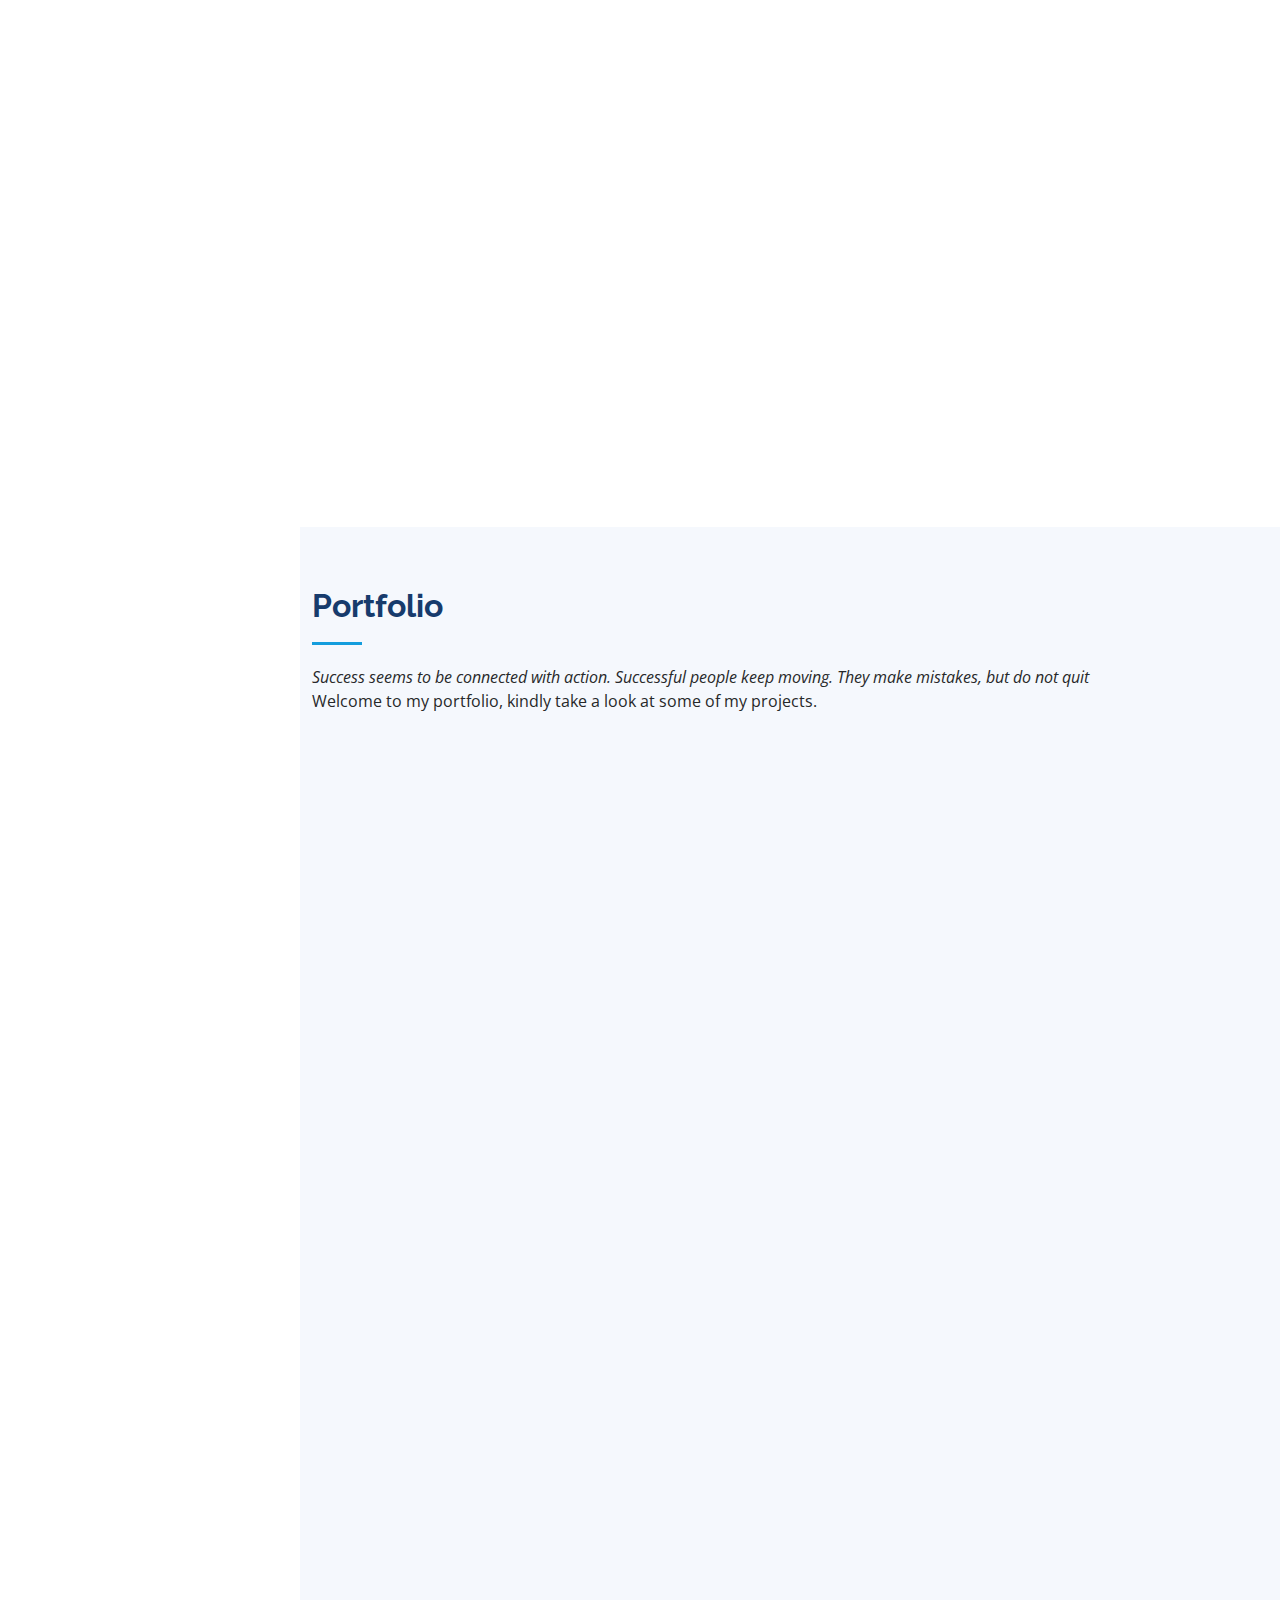
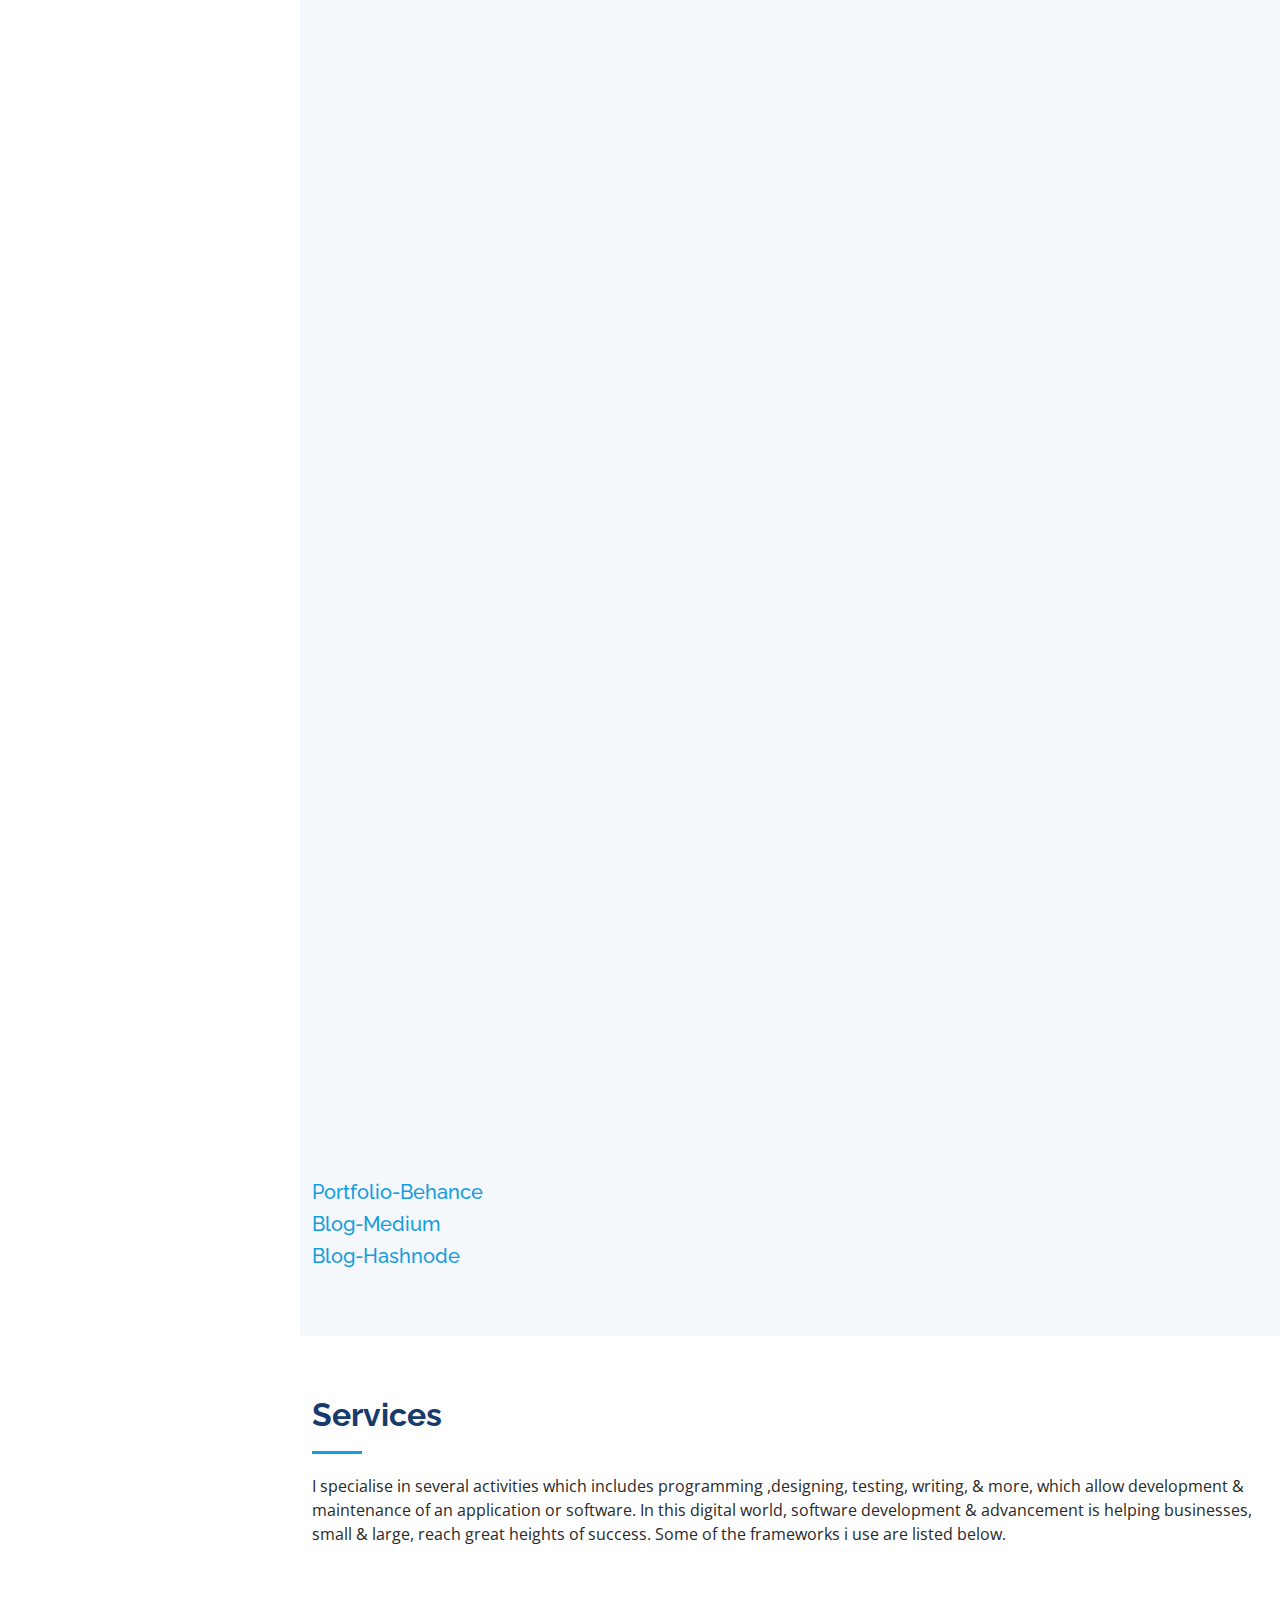
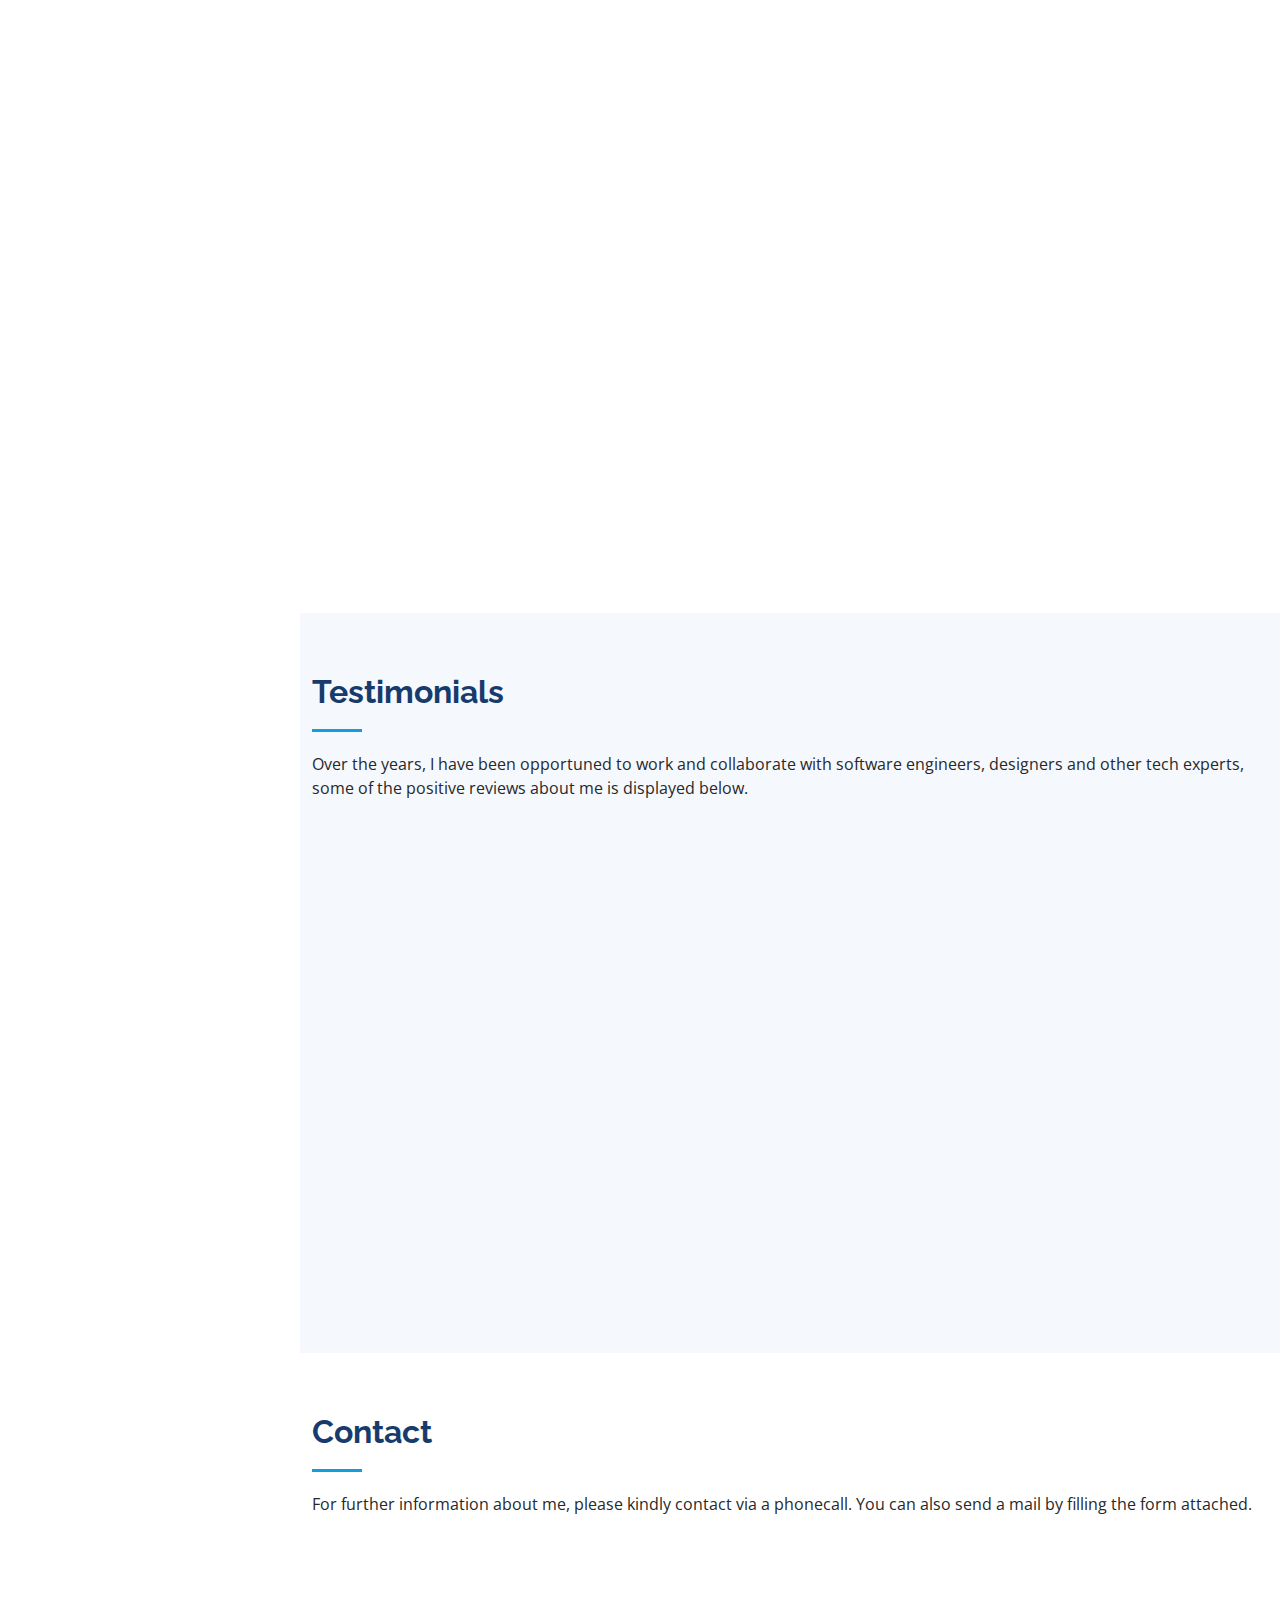
==== commit 166faadd: "portfolio & blogs" ====
--- a/index.html
+++ b/index.html
@@ -434,7 +434,9 @@
         </div>
 
         <div> 
-          <a href="https://www.behance.net/udemeeko"><h4>My Portfolio on Behance</h4></a>
+          <a href="https://www.behance.net/udemeeko"><h5>Portfolio-Behance</h5></a>
+          <a href="https://medium.com/@ekoudeme"><h5>Blog-Medium</h5></a>
+          <a href="https://writersdesk.hashnode.dev/"><h5>Blog-Hashnode</h5></a>
         </div>
       </div>
       
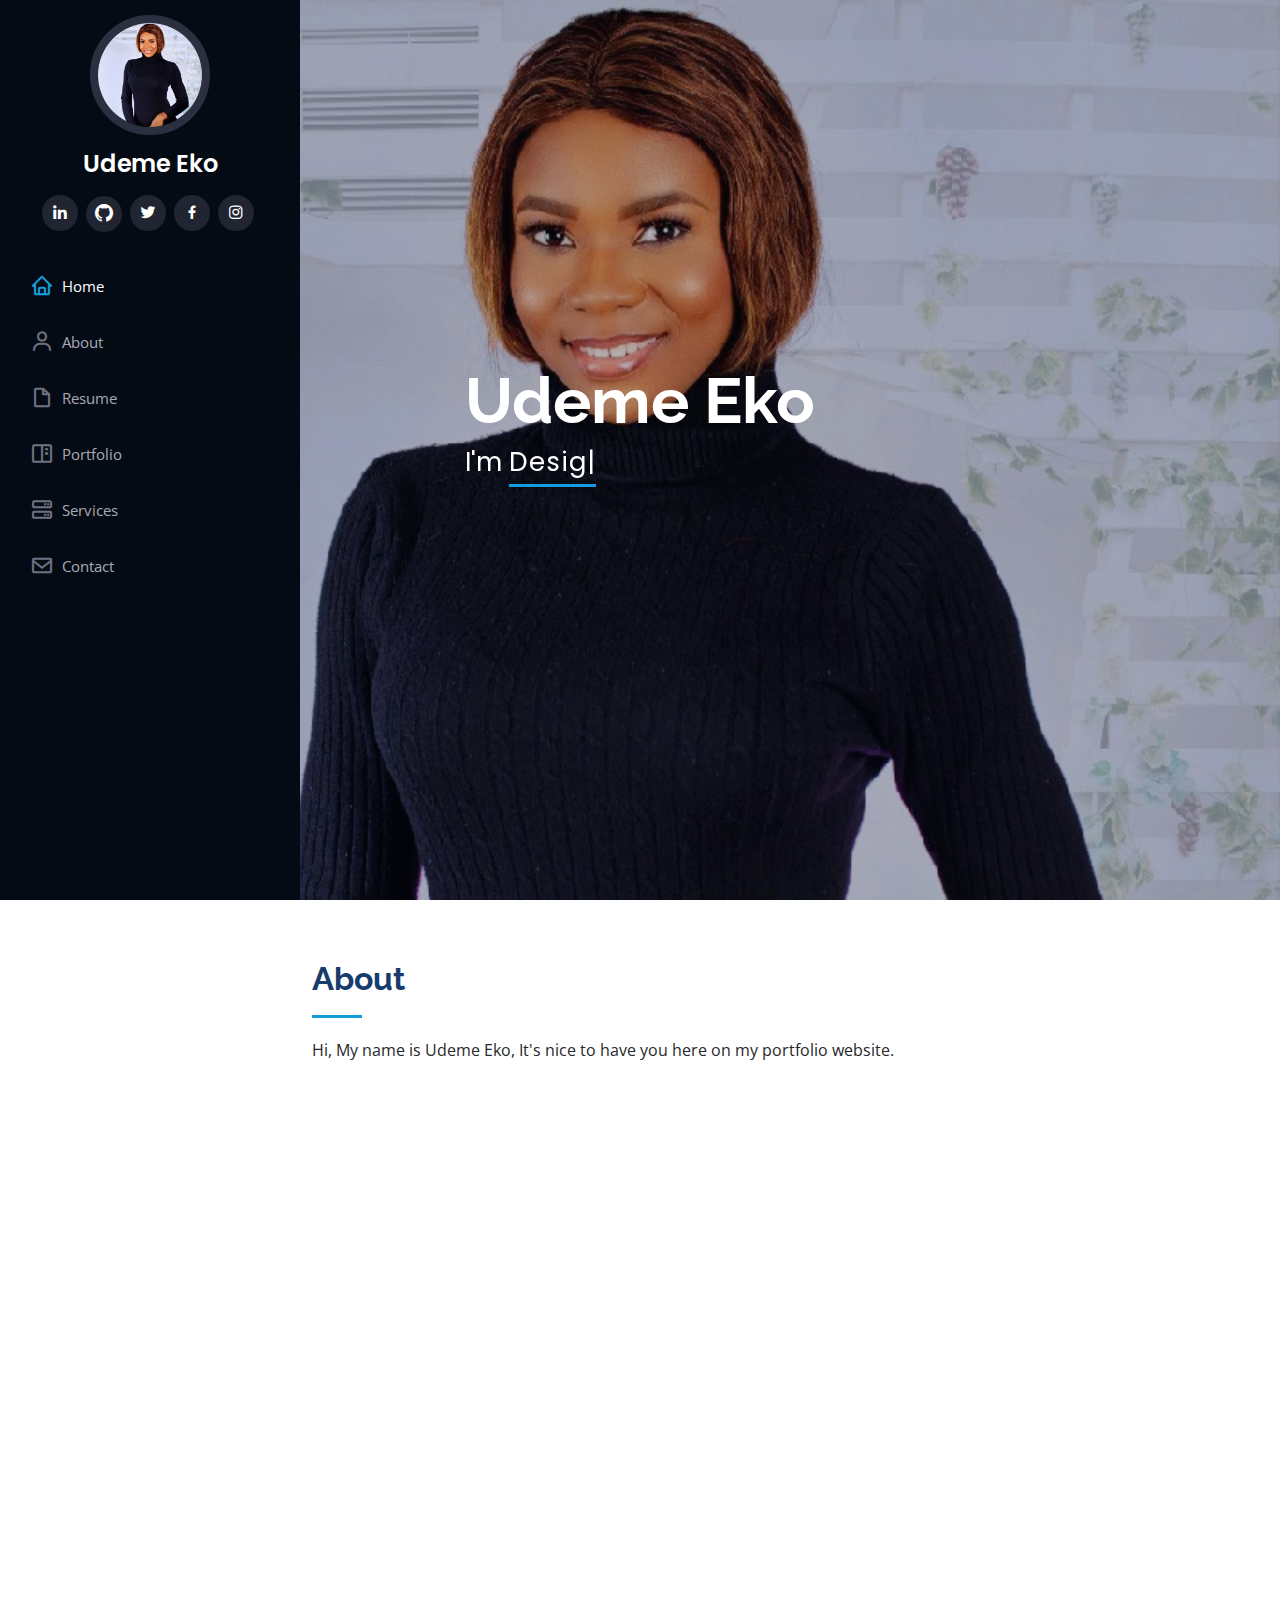
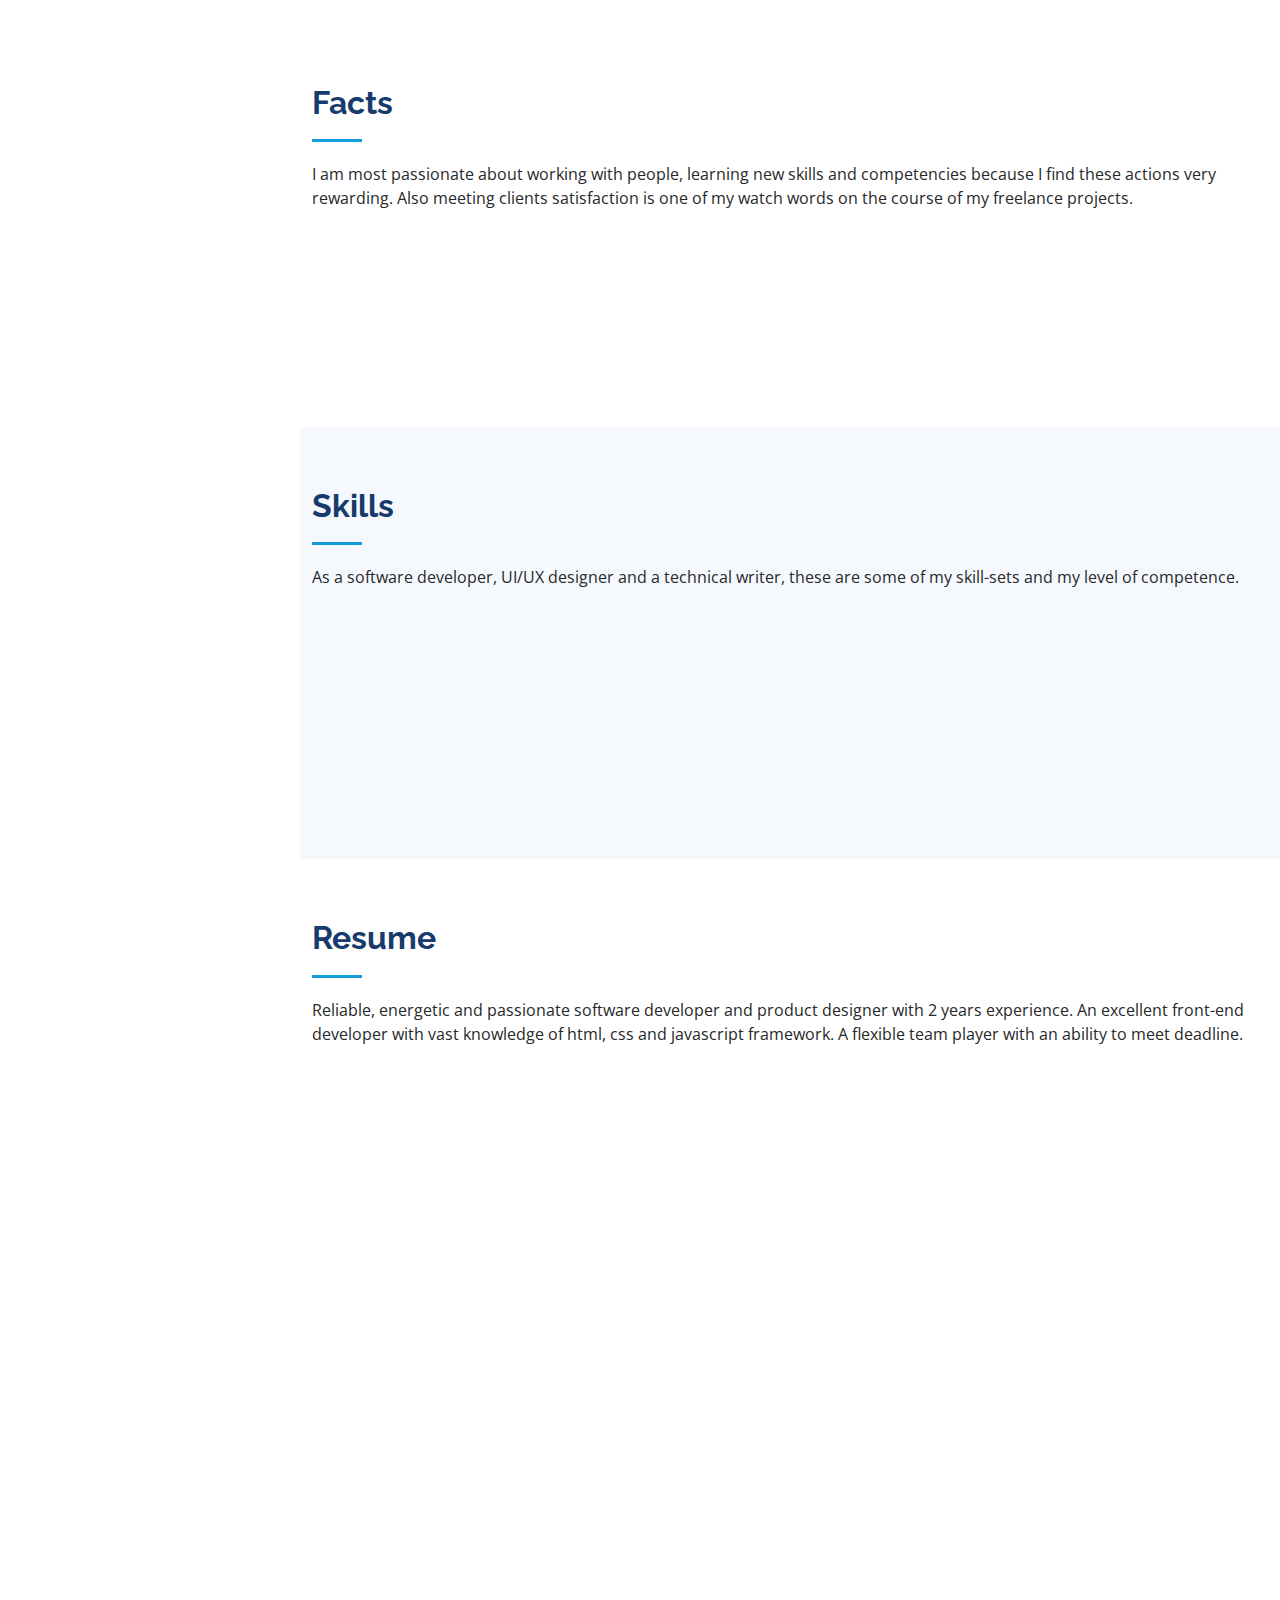
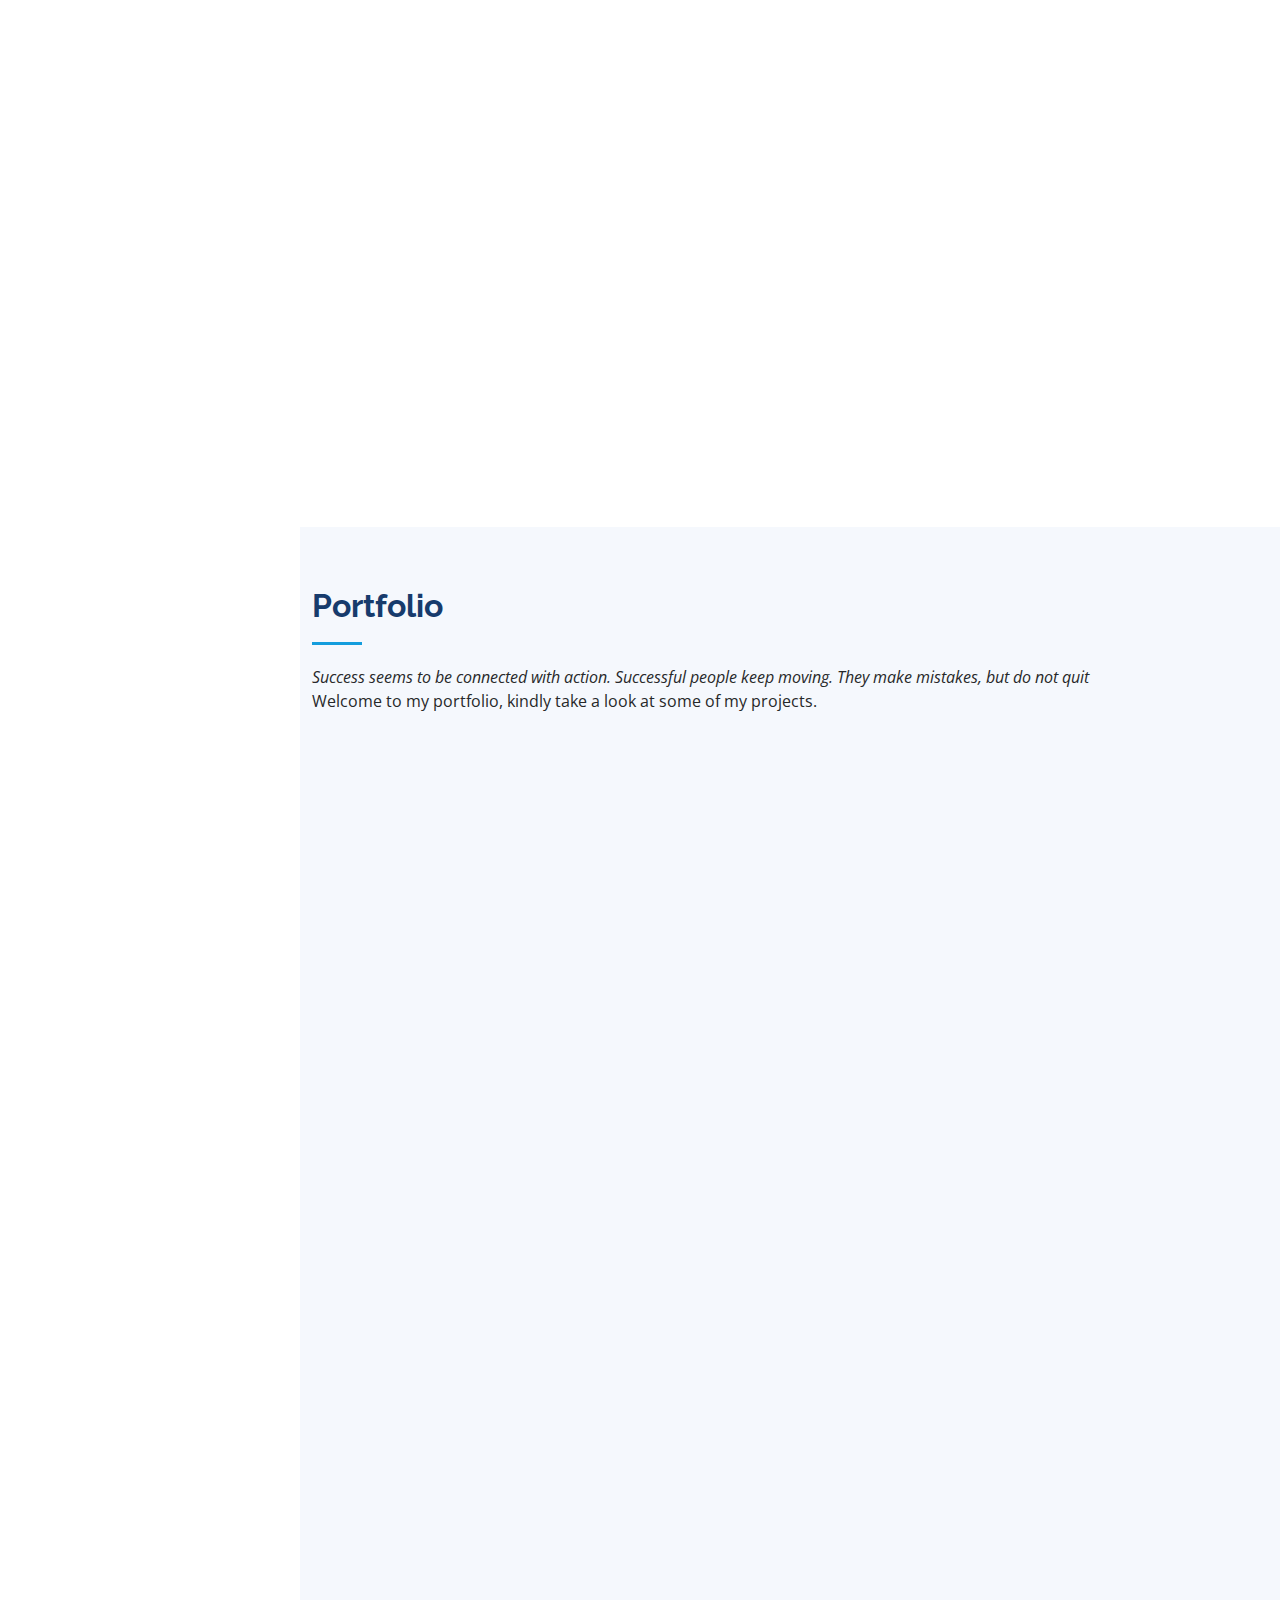
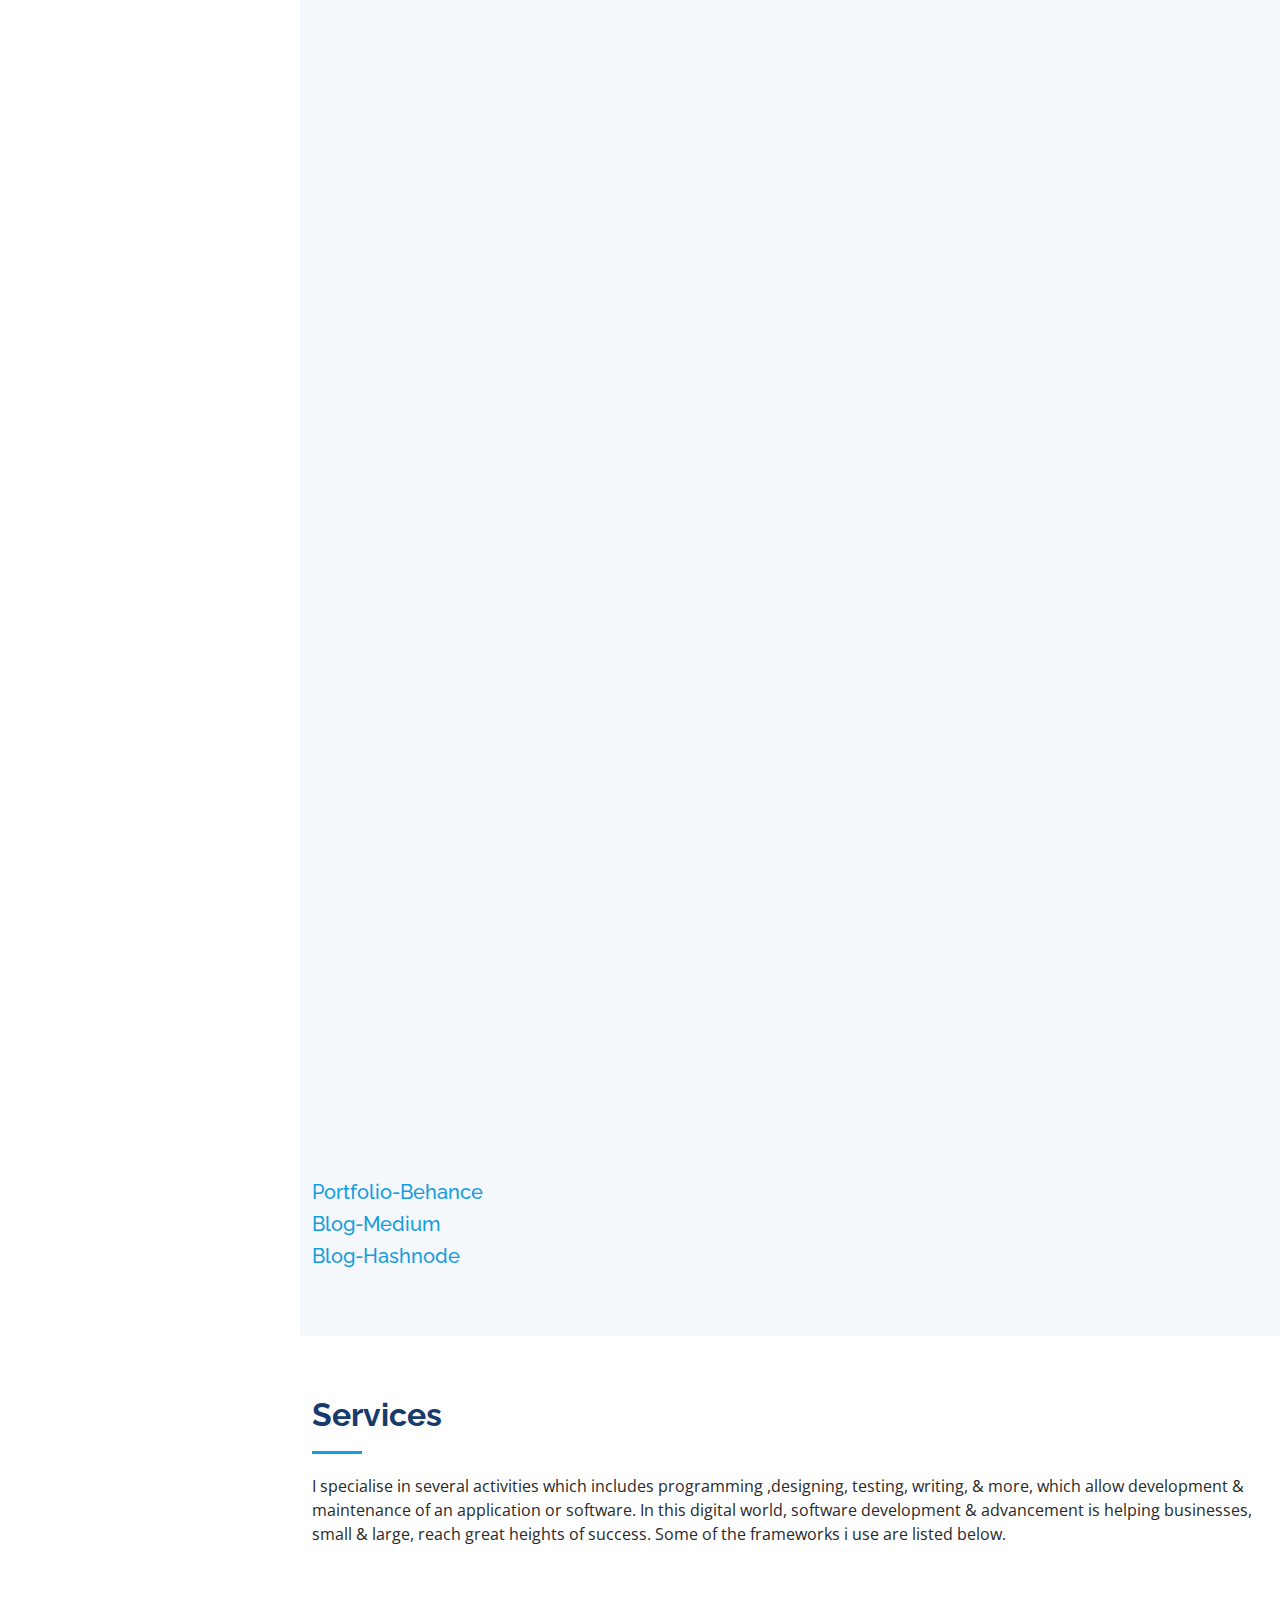
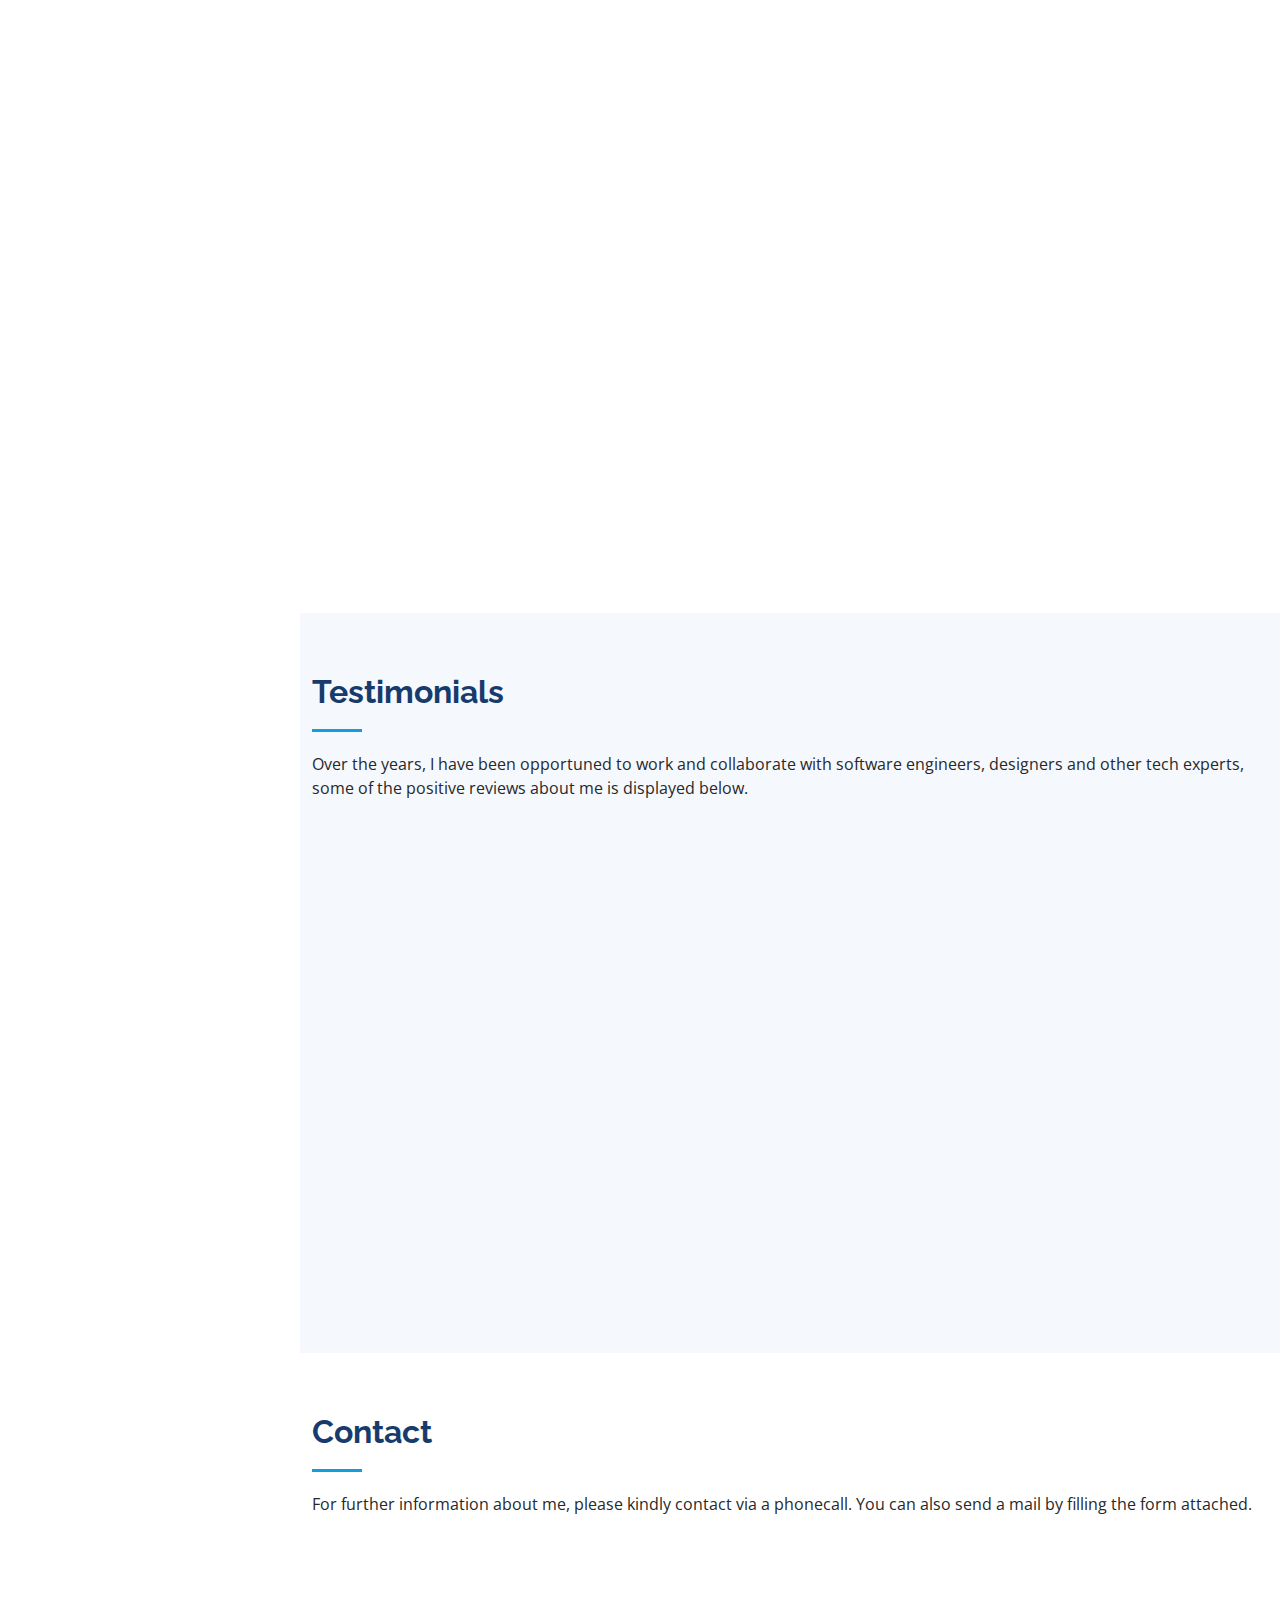
==== commit 72cb4e1a: "website link" ====
--- a/index.html
+++ b/index.html
@@ -102,7 +102,7 @@
               <div class="col-lg-6">
                 <ul>
                   <li><i class="bi bi-chevron-right"></i> <strong>Birthday:</strong> <span>11th October 1992</span></li>
-                  <li><i class="bi bi-chevron-right"></i> <strong>Website:</strong> <span>www.example.com</span></li>
+                  <li><i class="bi bi-chevron-right"></i> <strong>Website:</strong> <span> <a href="https://udeme-eko.netlify.app/">udeme-eko.netlify.app</a></span></li>
                   <li><i class="bi bi-chevron-right"></i> <strong>Phone:</strong> <span>07030448700</span></li>
                   <li><i class="bi bi-chevron-right"></i> <strong>City:</strong> <span>Abuja, Nigeria</span></li>
                 </ul>
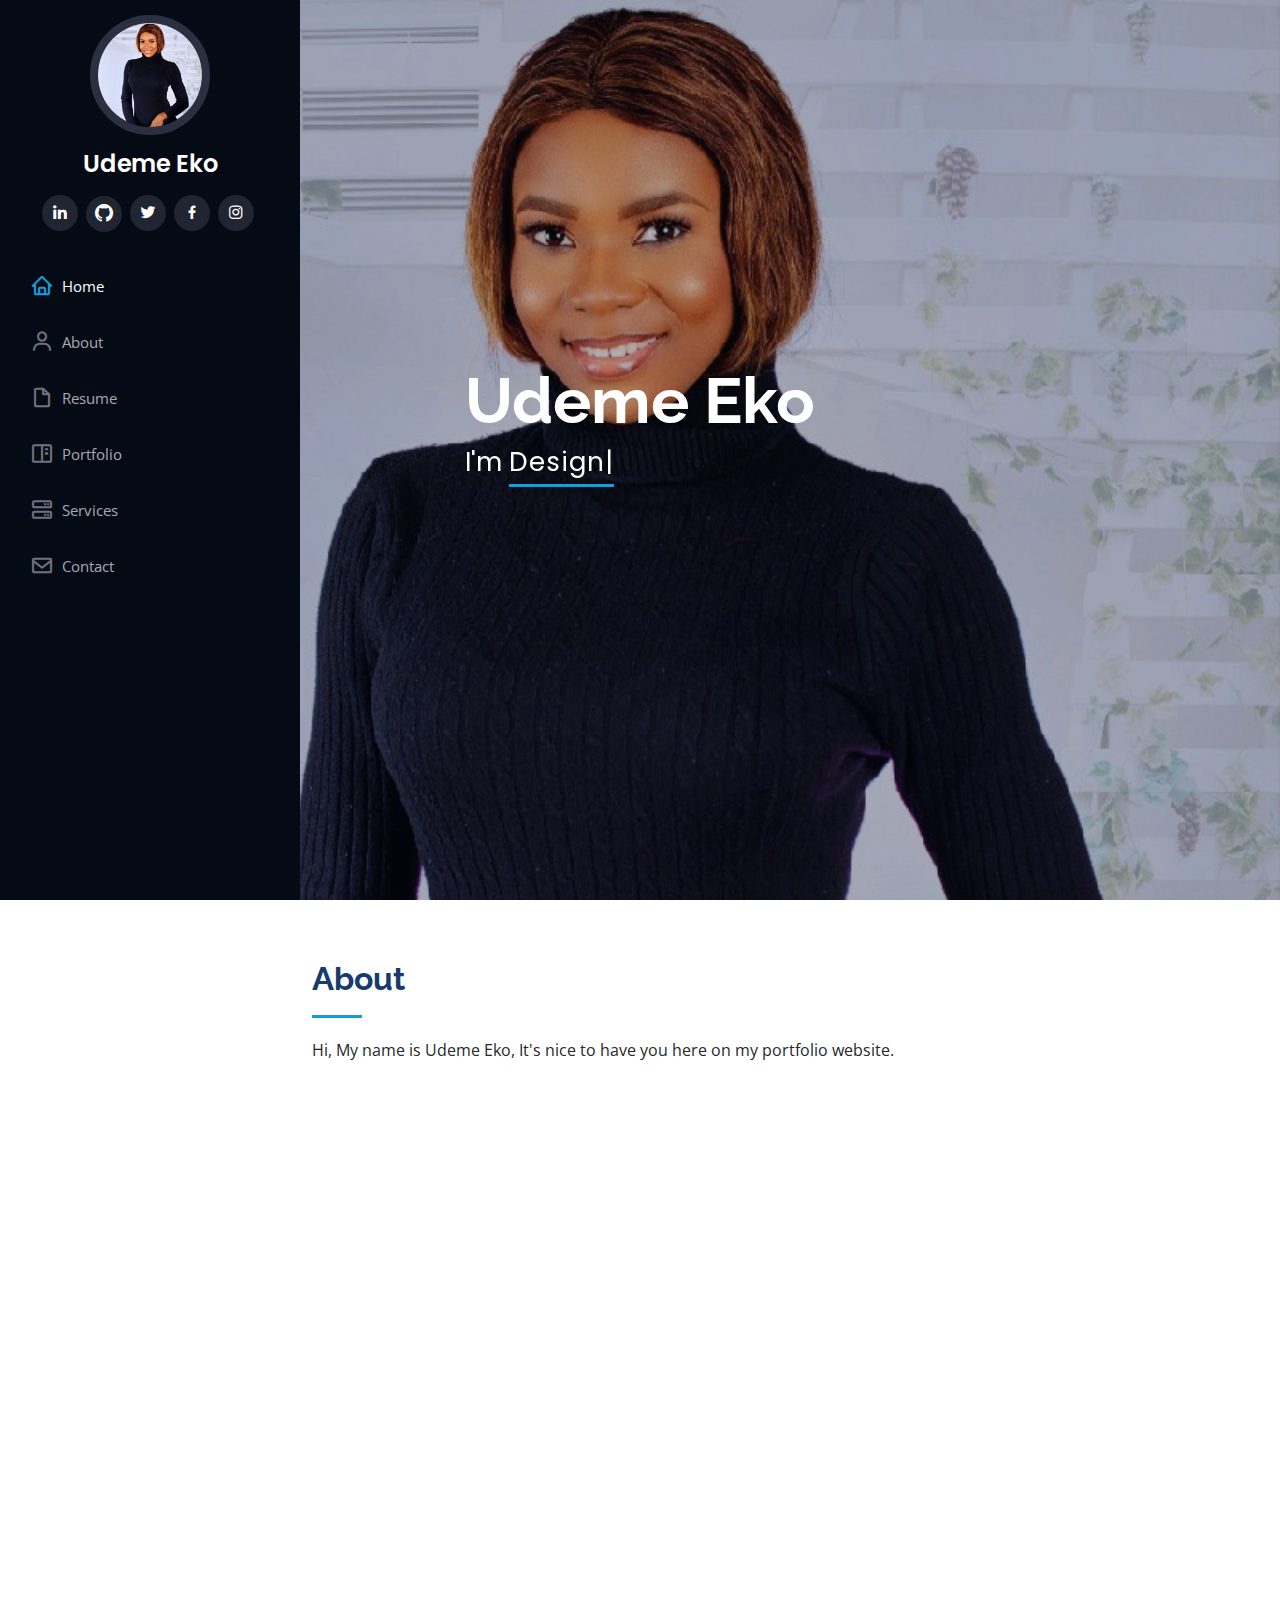
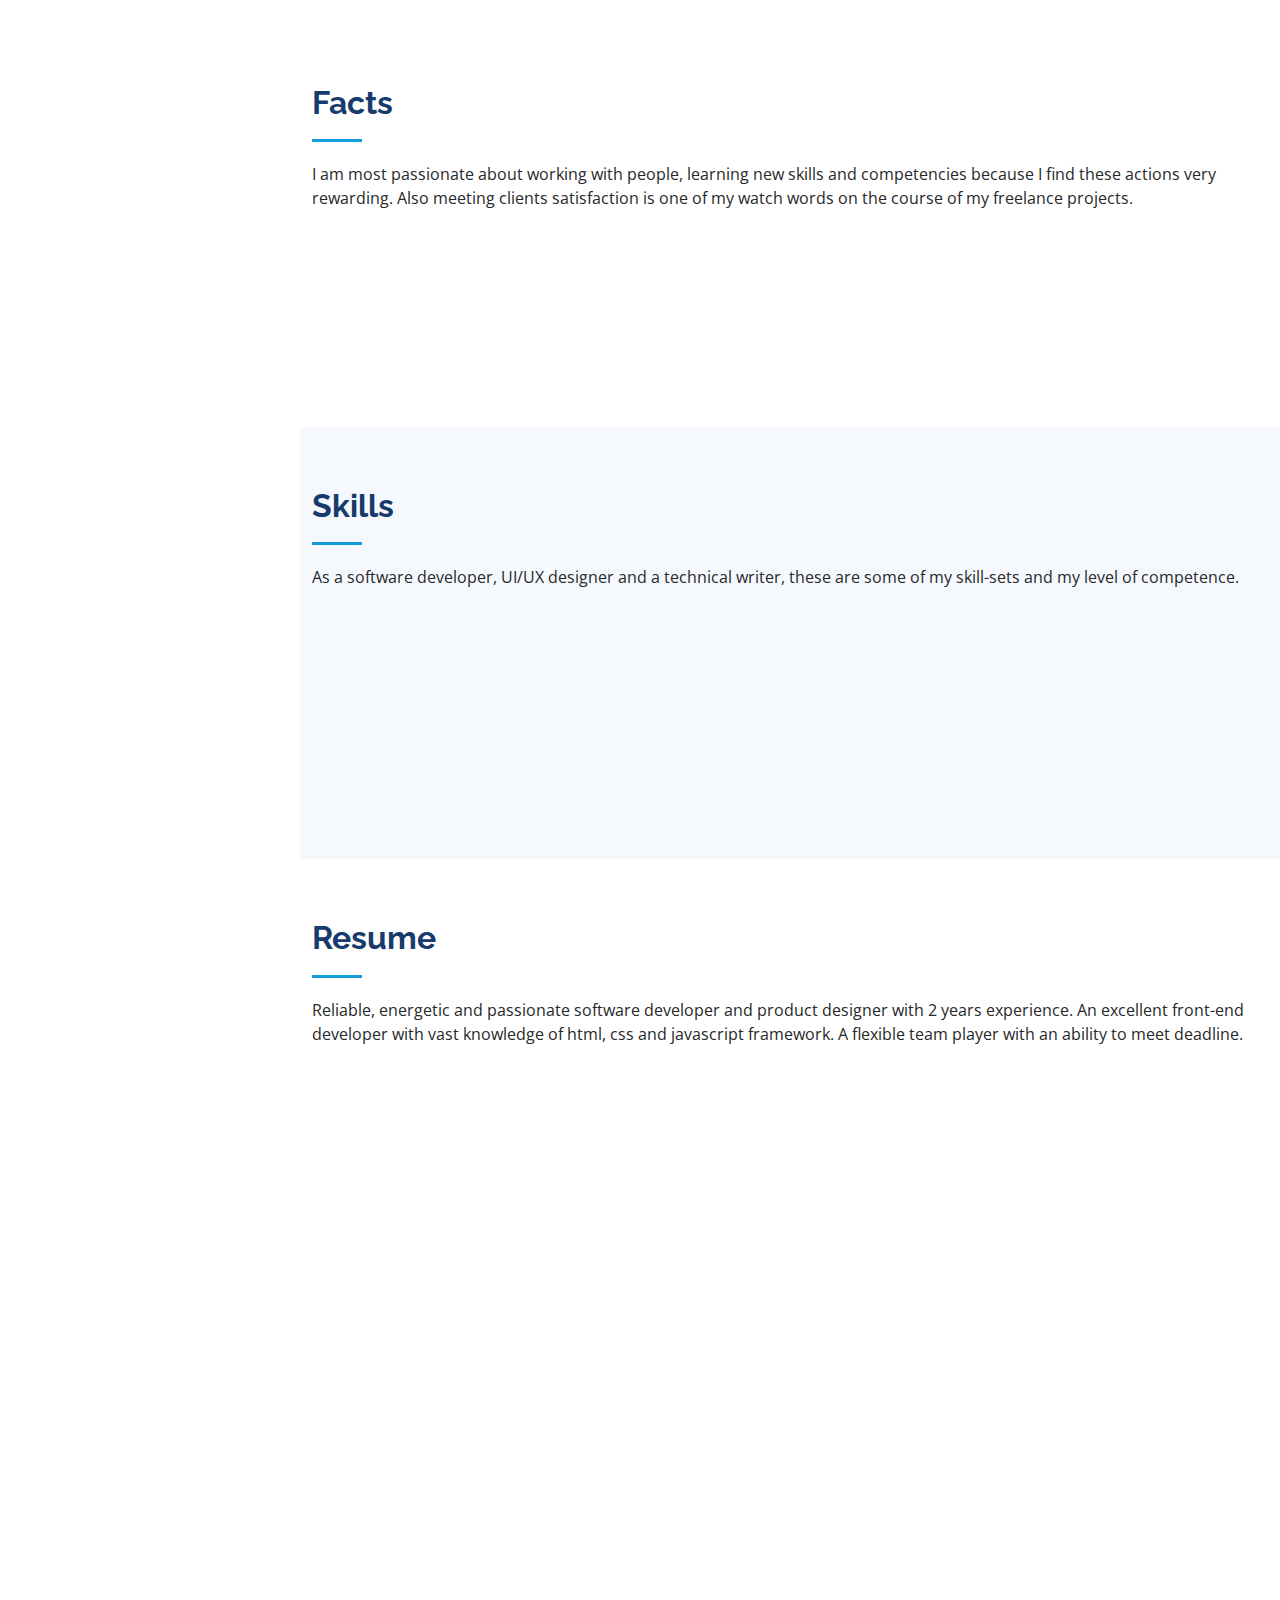
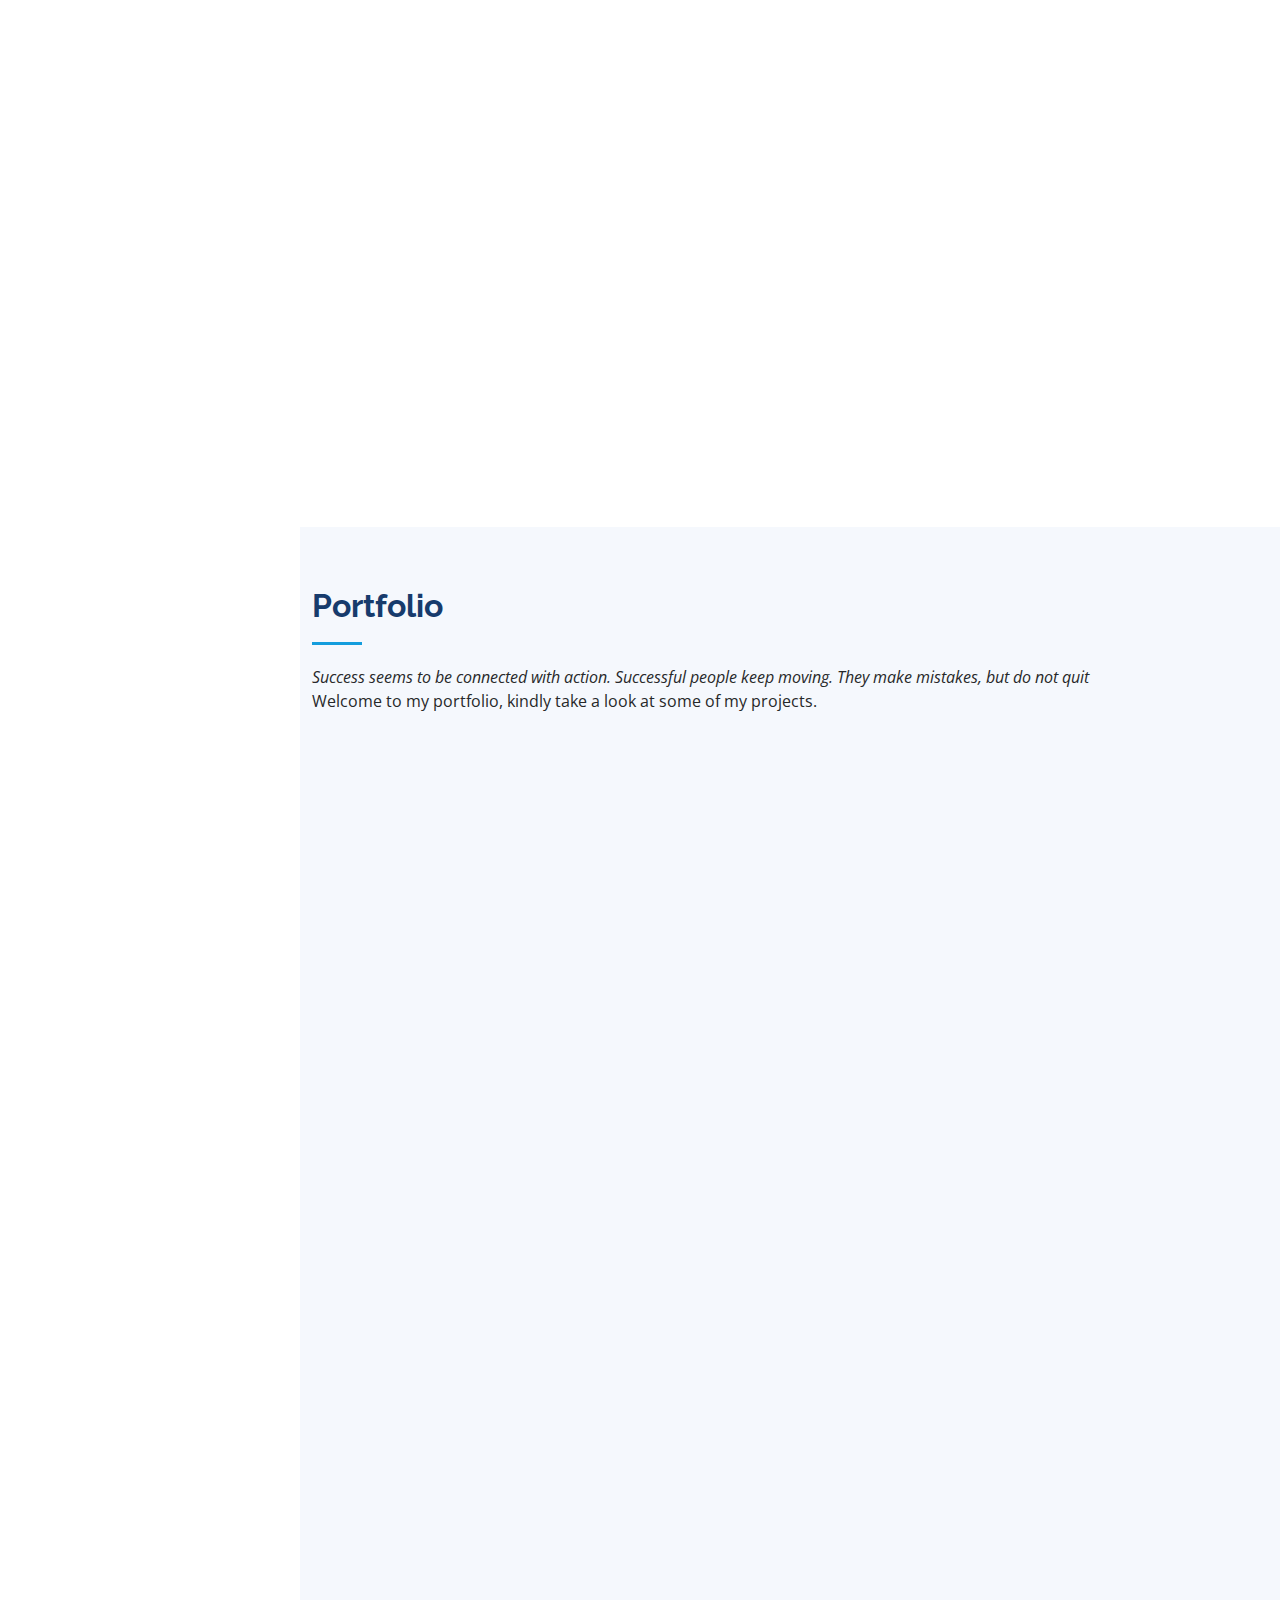
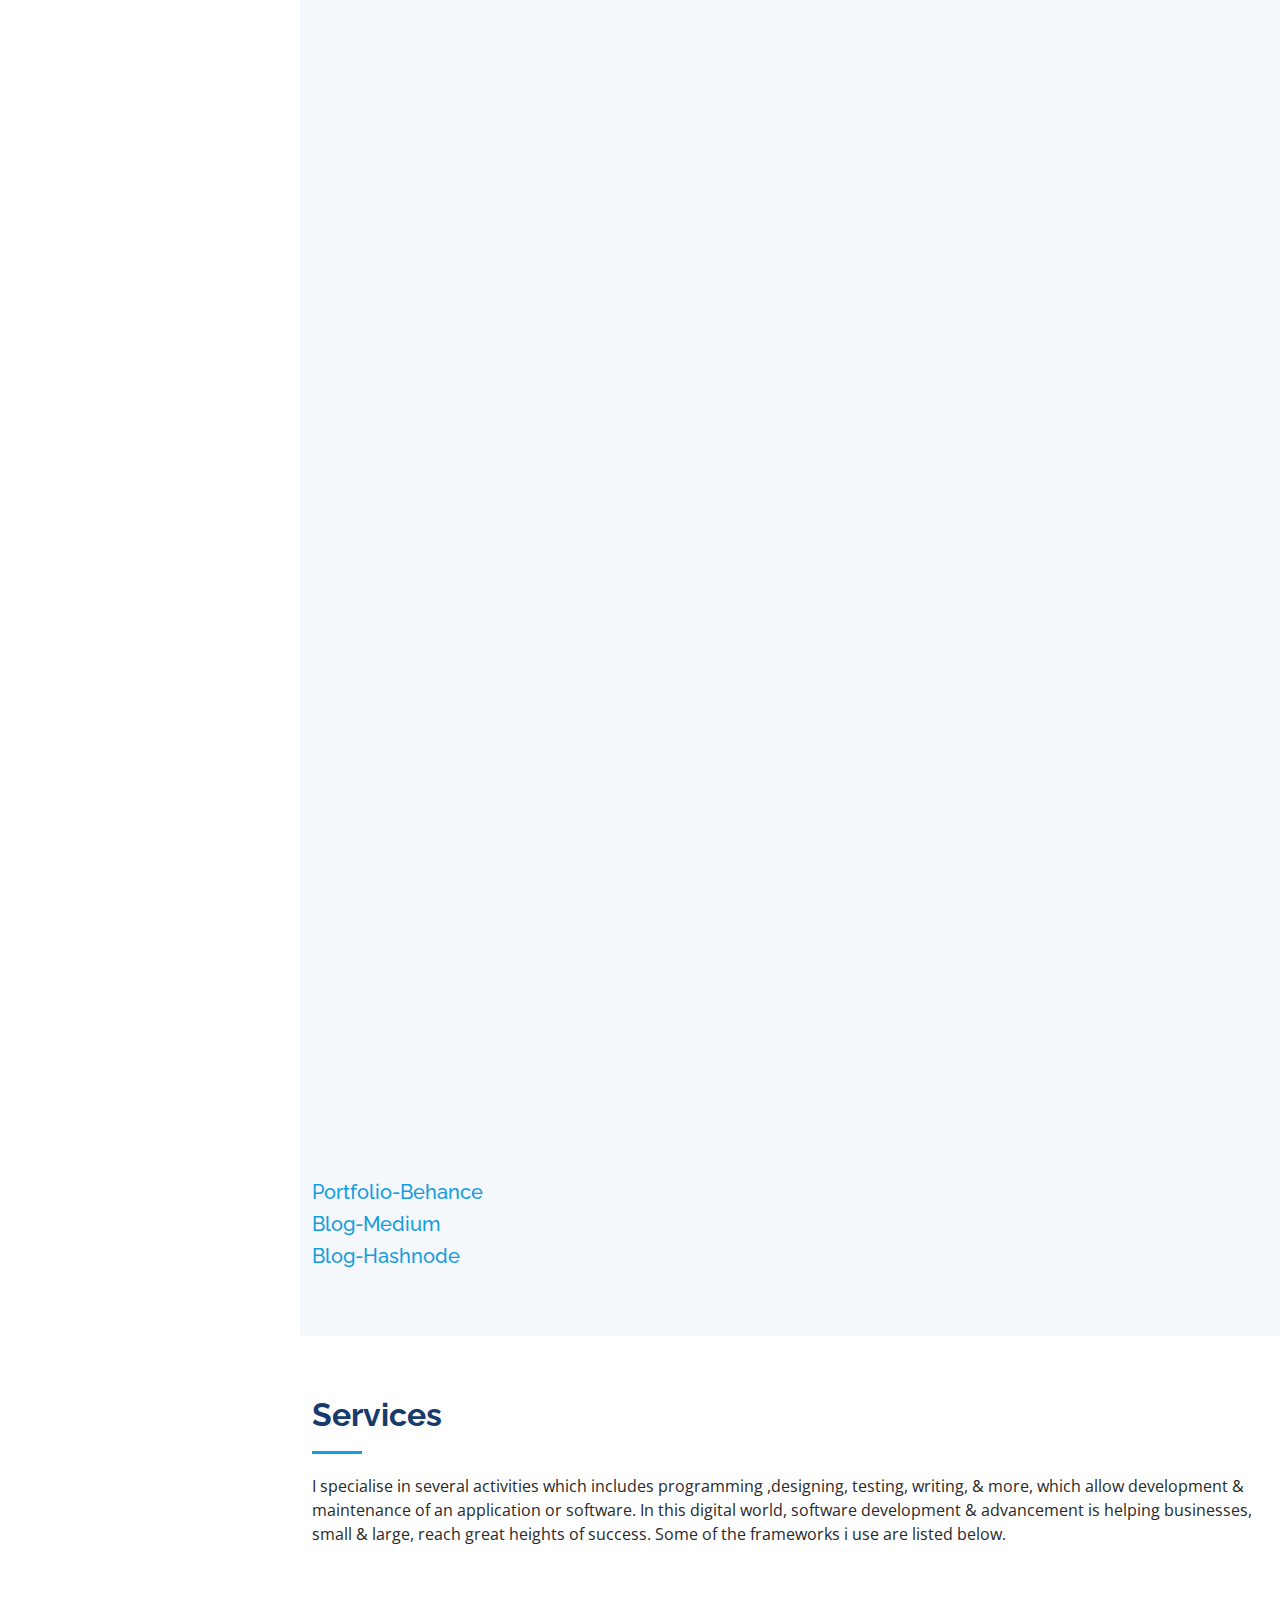
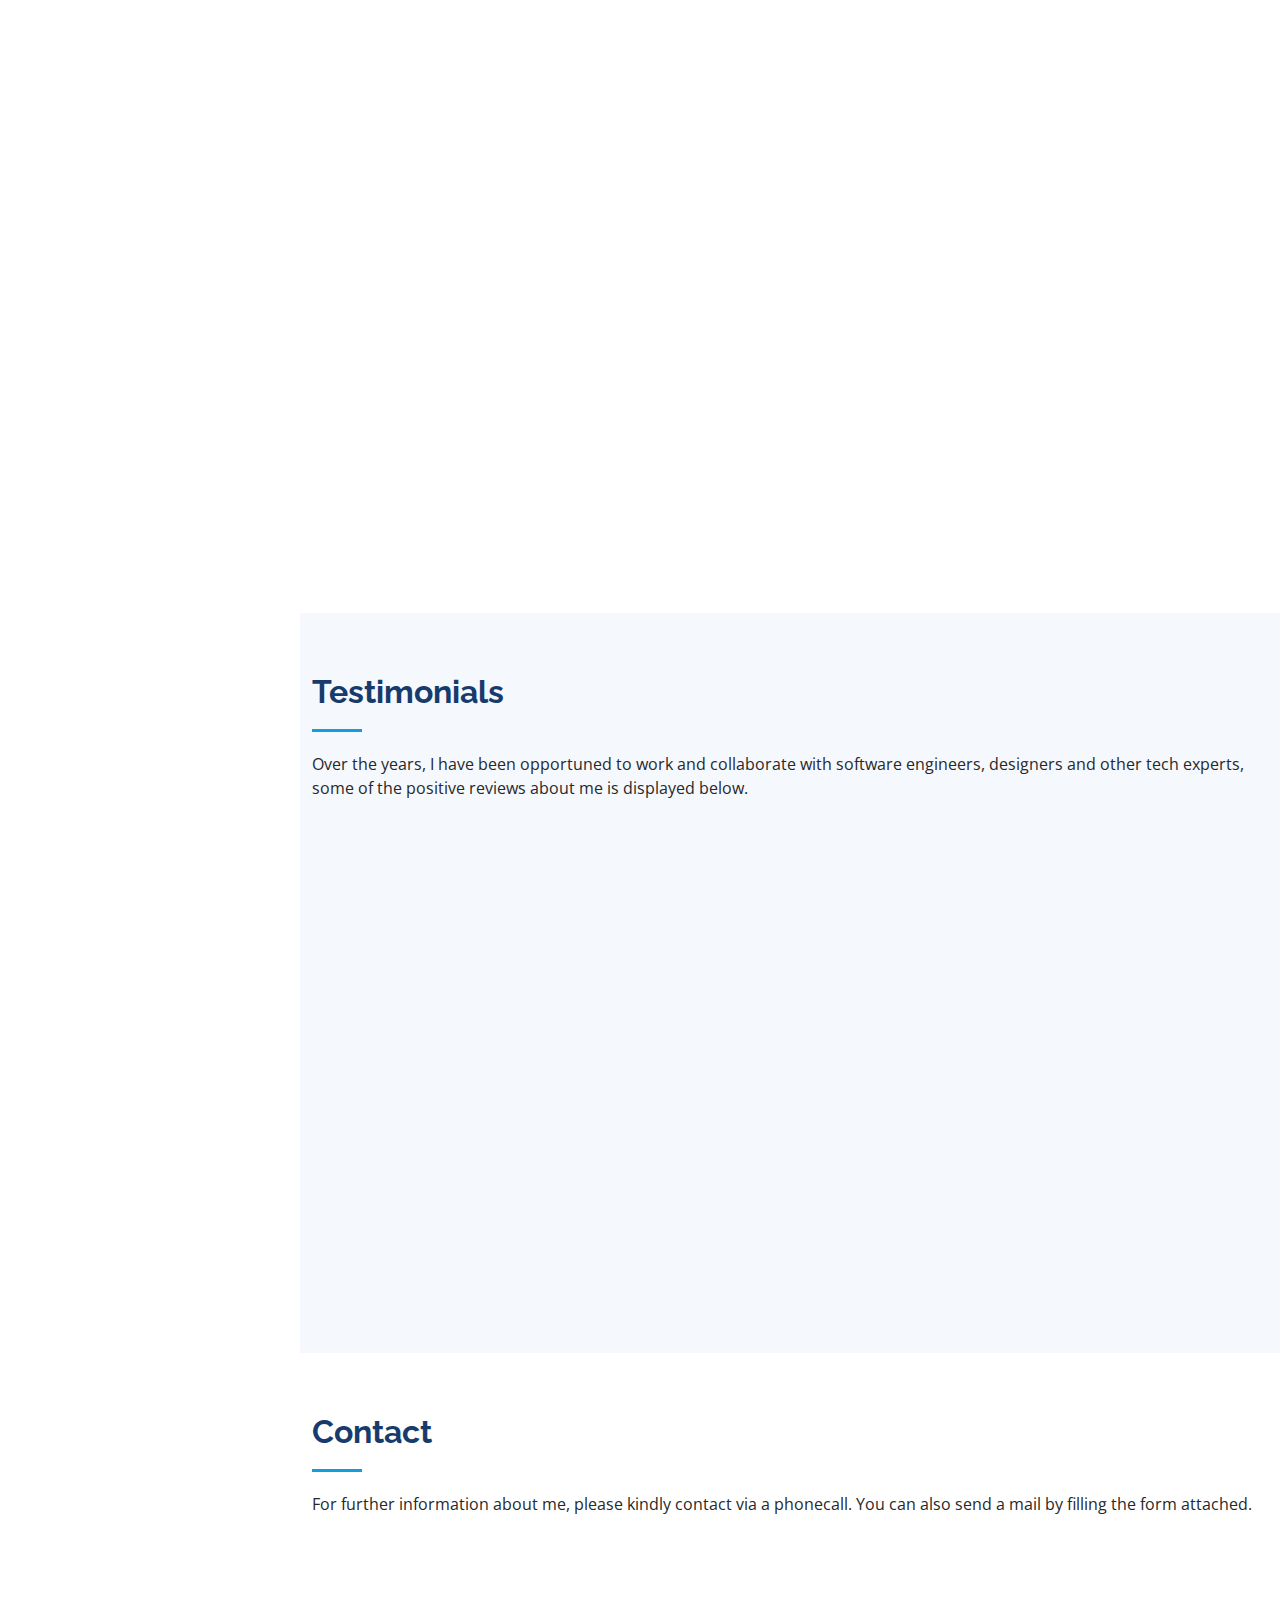
==== commit 4027dd8f: "email link" ====
--- a/index.html
+++ b/index.html
@@ -102,17 +102,17 @@
               <div class="col-lg-6">
                 <ul>
                   <li><i class="bi bi-chevron-right"></i> <strong>Birthday:</strong> <span>11th October 1992</span></li>
-                  <li><i class="bi bi-chevron-right"></i> <strong>Website:</strong> <span> <a href="https://udeme-eko.netlify.app/">udeme-eko.netlify.app</a></span></li>
                   <li><i class="bi bi-chevron-right"></i> <strong>Phone:</strong> <span>07030448700</span></li>
                   <li><i class="bi bi-chevron-right"></i> <strong>City:</strong> <span>Abuja, Nigeria</span></li>
+                  <li><i class="bi bi-chevron-right"></i> <strong>Website:</strong> <span> <a href="https://udeme-eko.netlify.app/">udeme-eko.netlify.app</a></span></li>
                 </ul>
               </div>
               <div class="col-lg-6">
                 <ul>
                   <li><i class="bi bi-chevron-right"></i> <strong>Age:</strong> <span>30</span></li>
                   <li><i class="bi bi-chevron-right"></i> <strong>Degree:</strong> <span>Bachelor</span></li>
-                  <li><i class="bi bi-chevron-right"></i> <strong>Email:</strong> <span>ekoudeme@gmail.com</span></li>
                   <li><i class="bi bi-chevron-right"></i> <strong>Freelance:</strong> <span>Available</span></li>
+                  <li><i class="bi bi-chevron-right"></i> <strong>Email:</strong> <span><a href=" mailto:ekoudeme@gmail.com">ekoudeme@gmail.com</a></span></li>
                 </ul>
               </div>
             </div>
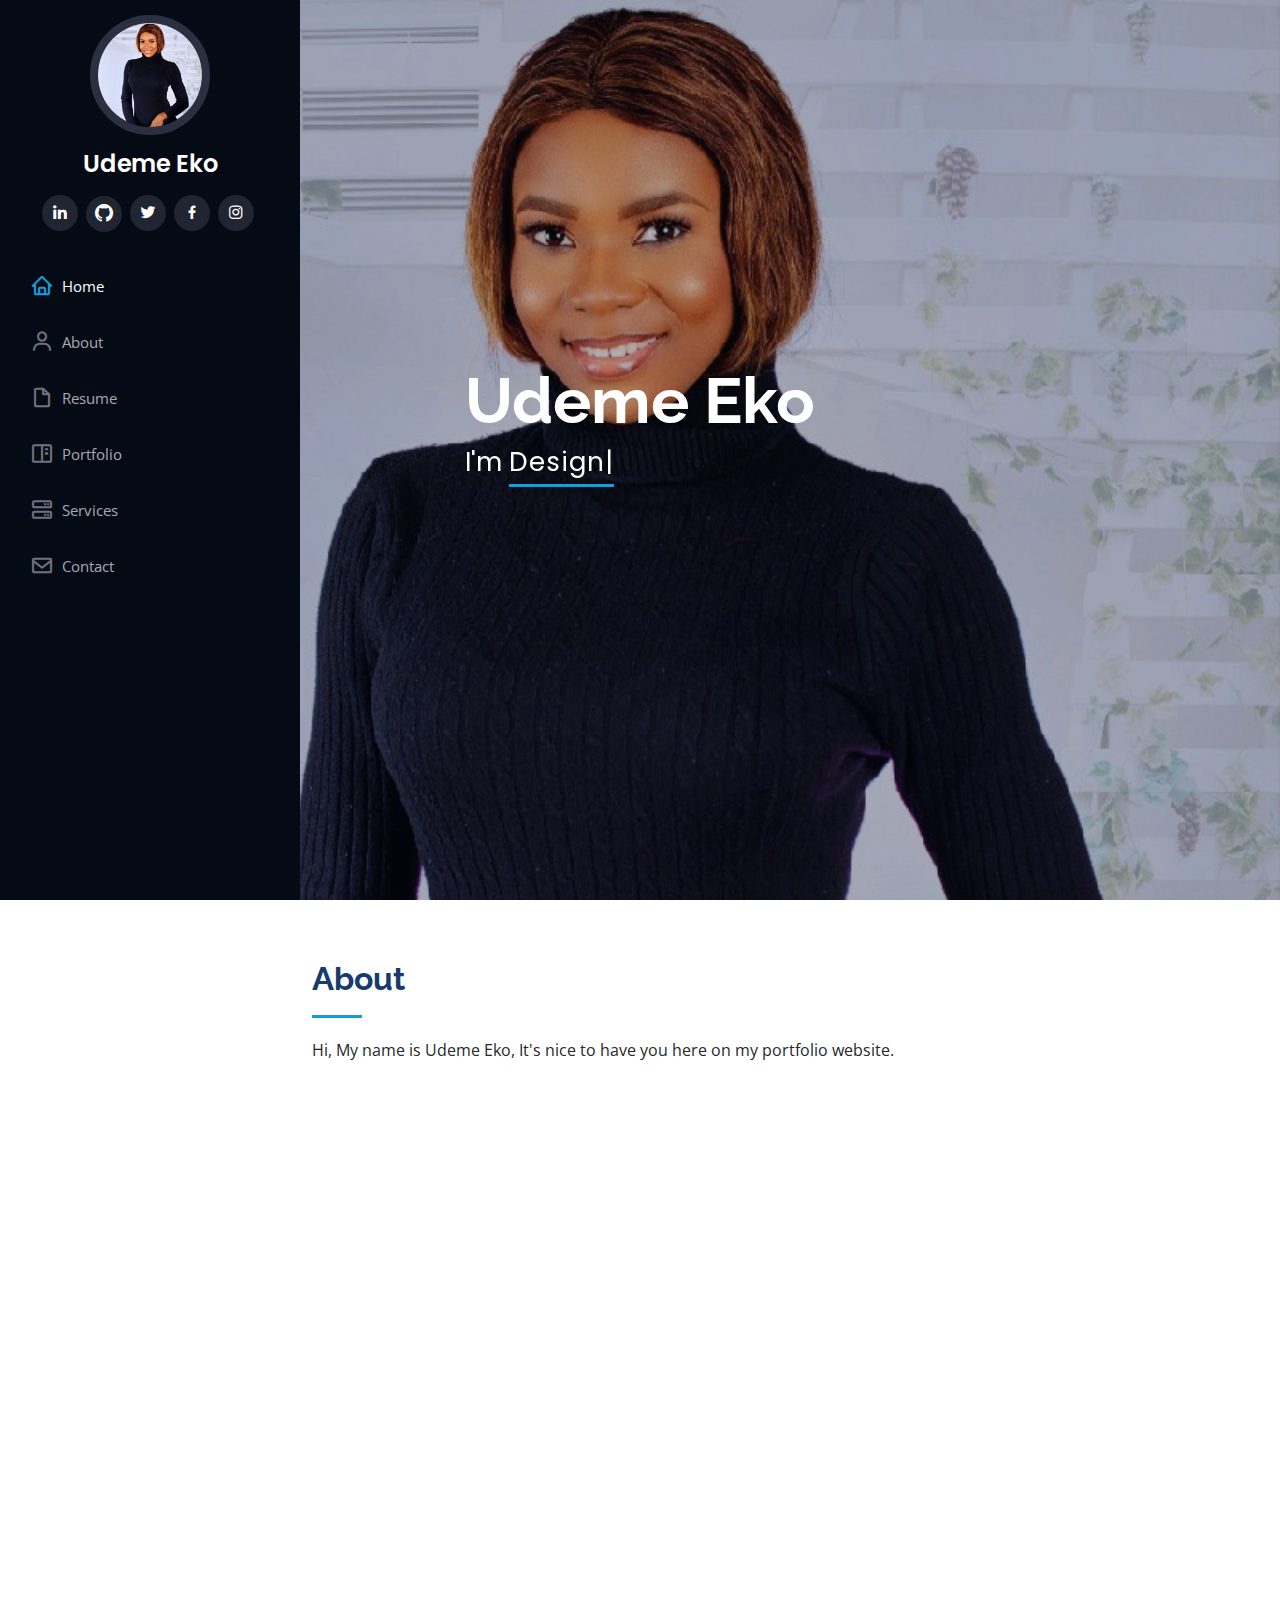
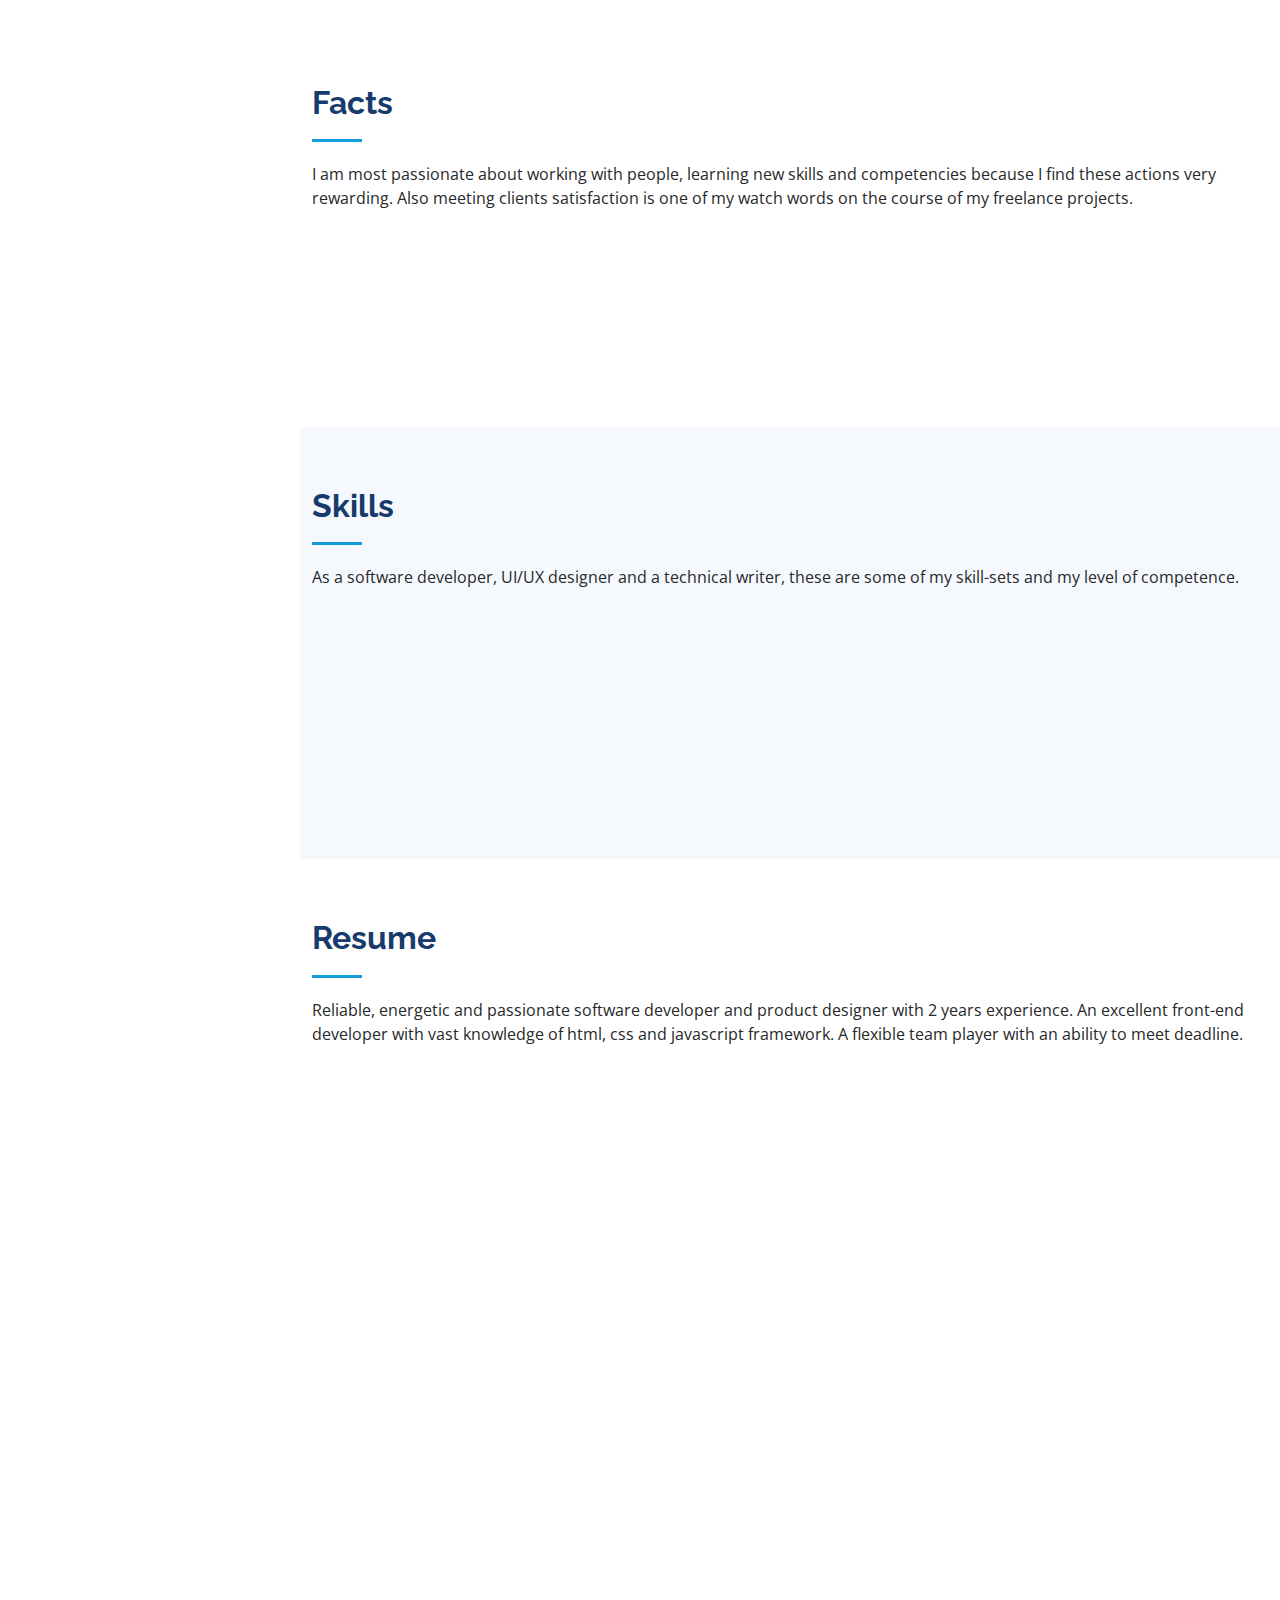
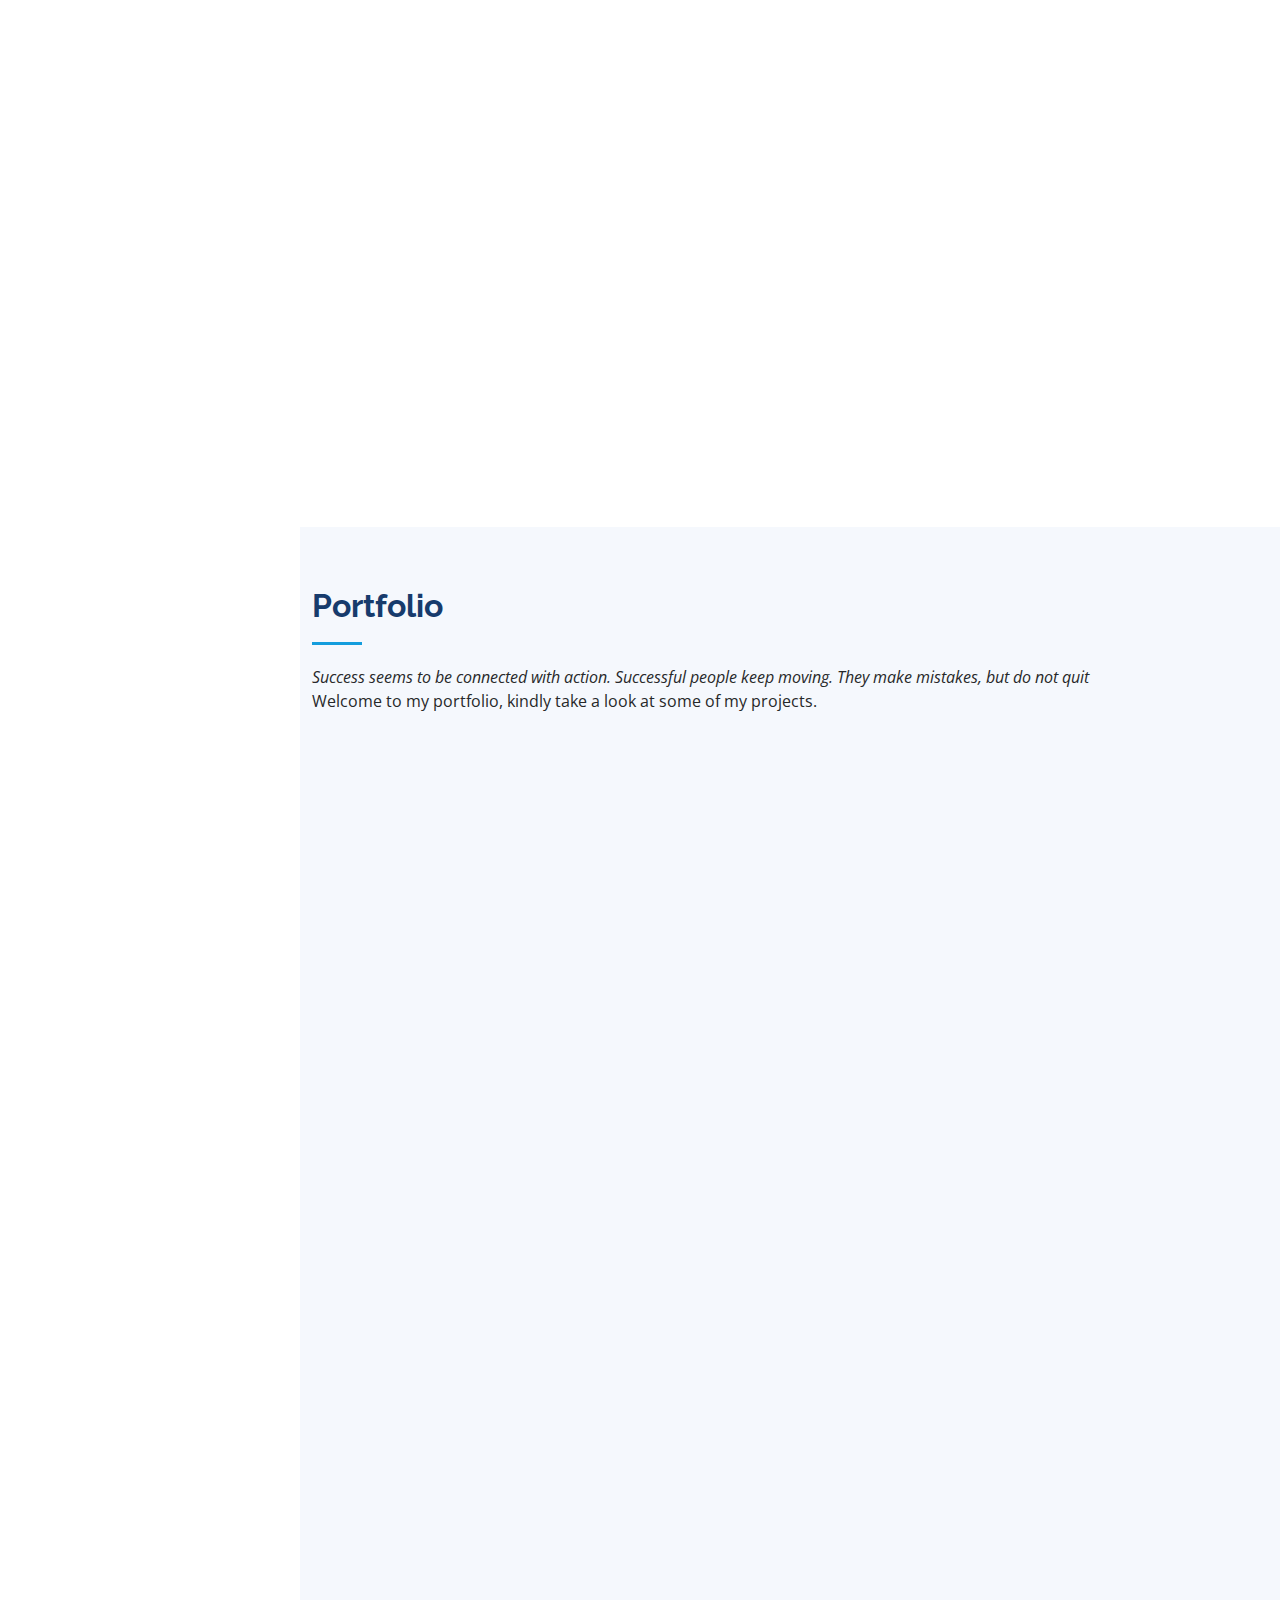
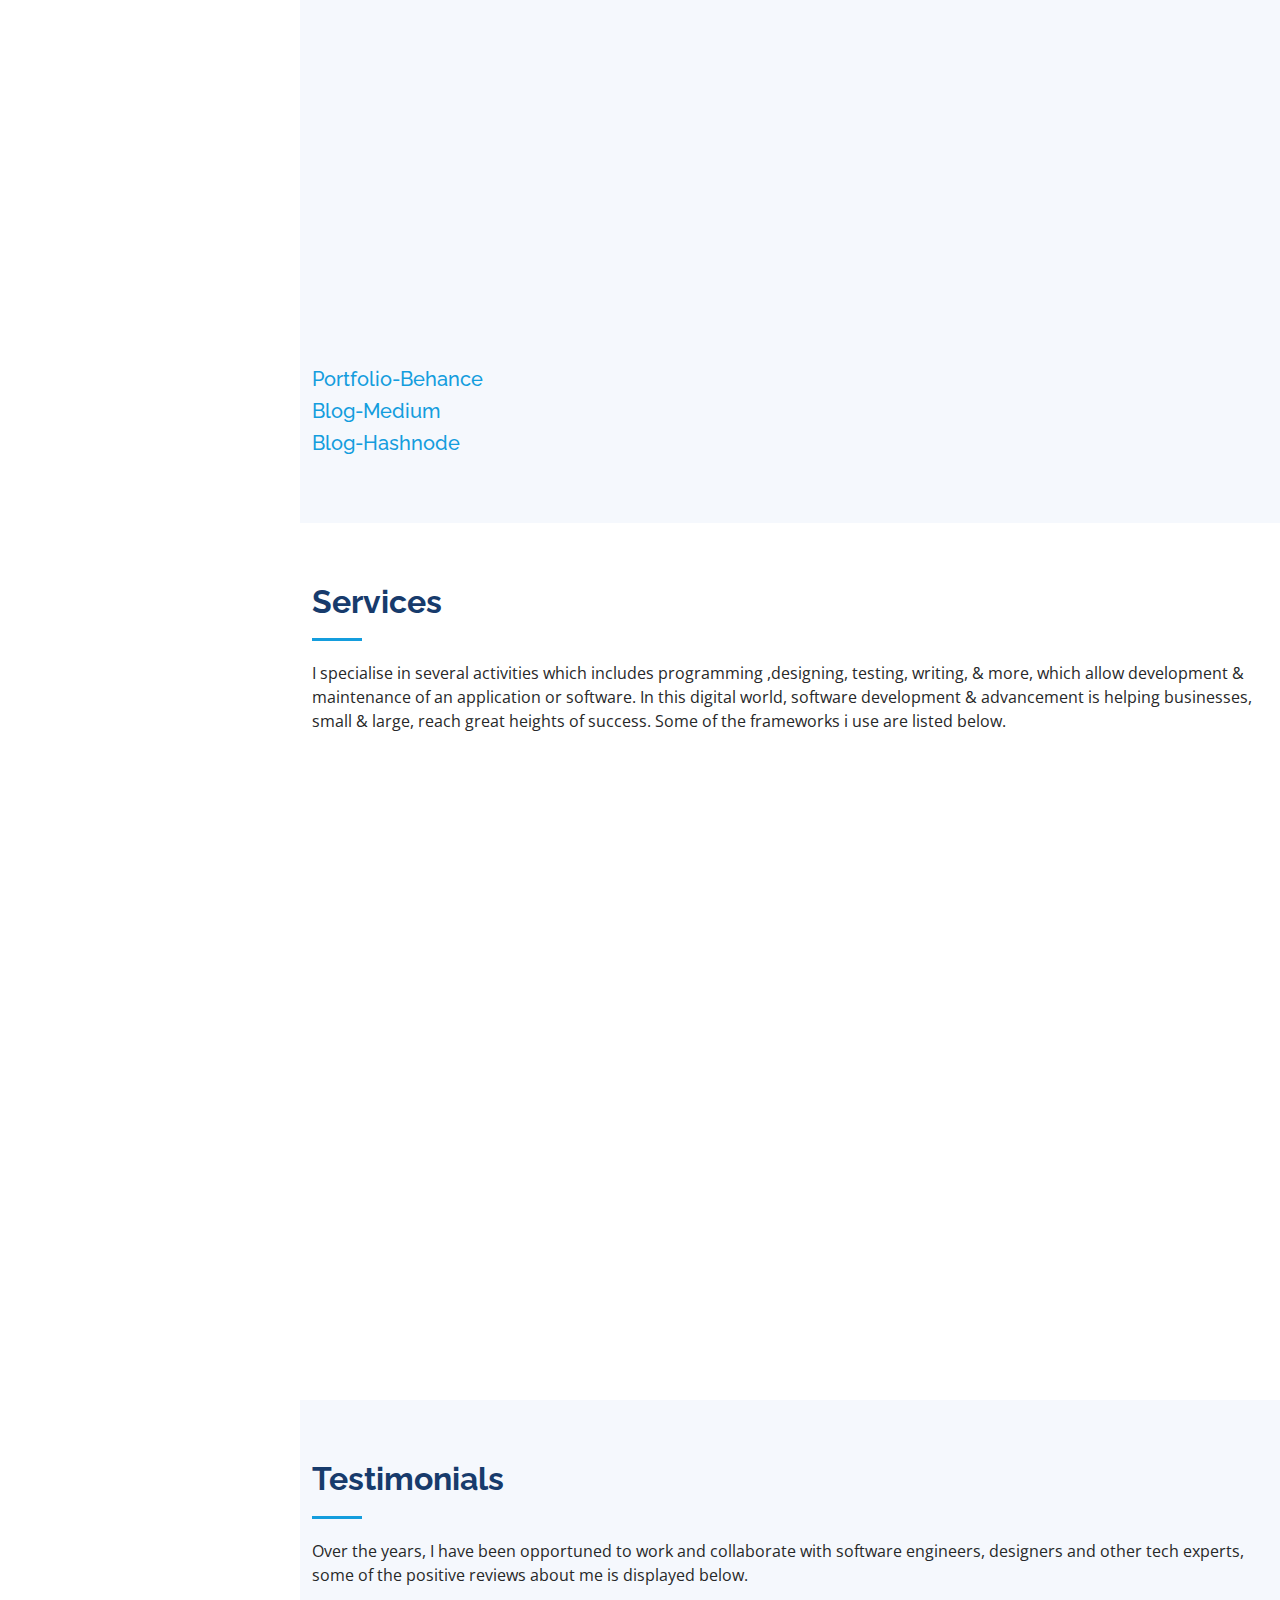
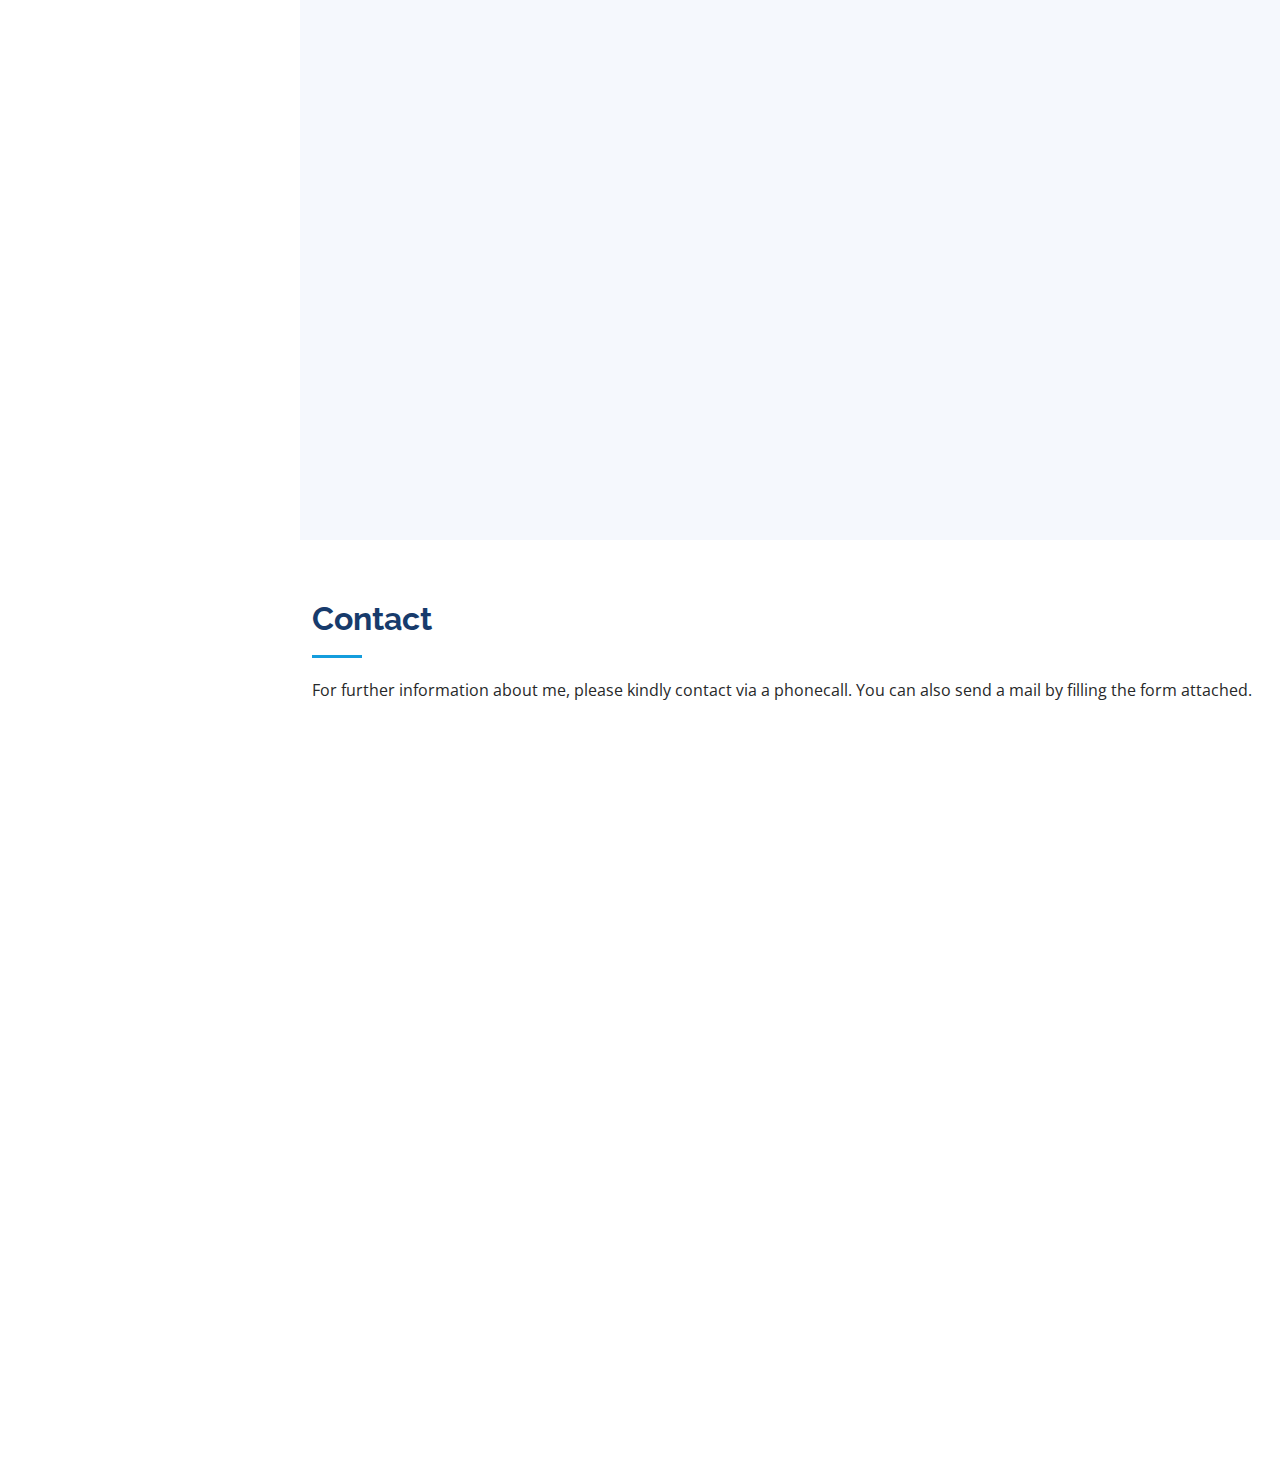
==== commit 65a7855c: "changed images" ====
--- a/index.html
+++ b/index.html
@@ -101,19 +101,21 @@
             <div class="row">
               <div class="col-lg-6">
                 <ul>
-                  <li><i class="bi bi-chevron-right"></i> <strong>Birthday:</strong> <span>11th October 1992</span></li>
+                  <li><i class="bi bi-chevron-right"></i> <strong>Birthday:</strong> <span>11th October</span></li>
+                  <li><i class="bi bi-chevron-right"></i> <strong>Age:</strong> <span>30</span></li>
                   <li><i class="bi bi-chevron-right"></i> <strong>Phone:</strong> <span>07030448700</span></li>
                   <li><i class="bi bi-chevron-right"></i> <strong>City:</strong> <span>Abuja, Nigeria</span></li>
-                  <li><i class="bi bi-chevron-right"></i> <strong>Website:</strong> <span> <a href="https://udeme-eko.netlify.app/">udeme-eko.netlify.app</a></span></li>
+                  
                 </ul>
               </div>
               <div class="col-lg-6">
                 <ul>
-                  <li><i class="bi bi-chevron-right"></i> <strong>Age:</strong> <span>30</span></li>
+                  
                   <li><i class="bi bi-chevron-right"></i> <strong>Degree:</strong> <span>Bachelor</span></li>
                   <li><i class="bi bi-chevron-right"></i> <strong>Freelance:</strong> <span>Available</span></li>
                   <li><i class="bi bi-chevron-right"></i> <strong>Email:</strong> <span><a href=" mailto:ekoudeme@gmail.com">ekoudeme@gmail.com</a></span></li>
-                </ul>
+                  <li><i class="bi bi-chevron-right"></i> <strong>Website:</strong> <span> <a href="https://udeme-eko.netlify.app/">udeme-eko.netlify.app</a></span></li>
+                </ul>  
               </div>
             </div>
             <p>
@@ -374,9 +376,9 @@
 
           <div class="col-lg-4 col-md-6 portfolio-item filter-blog">
             <div class="portfolio-wrap">
-              <img src="assets/img/portfolio/Article 3.jpeg" class="img-fluid" alt="">
-              <div class="portfolio-links">
-                <a href="assets/img/portfolio/Article 3.jpeg" data-gallery="portfolioGallery" class="portfolio-lightbox" title="Blog 2"><i class="bx bx-plus"></i></a>
+              <img src="assets/img/portfolio/Article 3.png" class="img-fluid" alt="">
+              <div class="portfolio-links">
+                <a href="assets/img/portfolio/Article 3.png" data-gallery="portfolioGallery" class="portfolio-lightbox" title="Blog 2"><i class="bx bx-plus"></i></a>
                 <a href="portfolio-details.html" title="More Details"><i class="bx bx-link"></i></a>
               </div>
             </div>
@@ -404,29 +406,29 @@
 
           <div class="col-lg-4 col-md-6 portfolio-item filter-blog">
             <div class="portfolio-wrap">
+              <img src="assets/img/portfolio/Design 6.png" class="img-fluid" alt="">
+              <div class="portfolio-links">
+                <a href="assets/img/portfolio/Design 6.png" data-gallery="portfolioGallery" class="portfolio-lightbox" title="Blog 1"><i class="bx bx-plus"></i></a>
+                <a href="portfolio-details.html" title="More Details"><i class="bx bx-link"></i></a>
+              </div>
+            </div>
+          </div>
+
+          <div class="col-lg-4 col-md-6 portfolio-item filter-blog">
+            <div class="portfolio-wrap">
               <img src="assets/img/portfolio/Article 1.jpeg" class="img-fluid" alt="">
               <div class="portfolio-links">
-                <a href="assets/img/portfolio/Article 1.jpeg" data-gallery="portfolioGallery" class="portfolio-lightbox" title="Blog 1"><i class="bx bx-plus"></i></a>
-                <a href="portfolio-details.html" title="More Details"><i class="bx bx-link"></i></a>
-              </div>
-            </div>
-          </div>
-
-          <div class="col-lg-4 col-md-6 portfolio-item filter-blog">
+                <a href="assets/img/portfolio/Article 1.jpeg" data-gallery="portfolioGallery" class="portfolio-lightbox" title="Blog 3"><i class="bx bx-plus"></i></a>
+                <a href="portfolio-details.html" title="More Details"><i class="bx bx-link"></i></a>
+              </div>
+            </div>
+          </div>
+
+          <div class="col-lg-4 col-md-6 portfolio-item filter-web">
             <div class="portfolio-wrap">
               <img src="assets/img/portfolio/Article 2.jpeg" class="img-fluid" alt="">
               <div class="portfolio-links">
-                <a href="assets/img/portfolio/Article 2.jpeg" data-gallery="portfolioGallery" class="portfolio-lightbox" title="Blog 3"><i class="bx bx-plus"></i></a>
-                <a href="portfolio-details.html" title="More Details"><i class="bx bx-link"></i></a>
-              </div>
-            </div>
-          </div>
-
-          <div class="col-lg-4 col-md-6 portfolio-item filter-web">
-            <div class="portfolio-wrap">
-              <img src="assets/img/portfolio/Design 6.png" class="img-fluid" alt="">
-              <div class="portfolio-links">
-                <a href="assets/img/portfolio/Design 6.png" data-gallery="portfolioGallery" class="portfolio-lightbox" title="Web 3"><i class="bx bx-plus"></i></a>
+                <a href="assets/img/portfolio/Article 2.jpeg" data-gallery="portfolioGallery" class="portfolio-lightbox" title="Web 3"><i class="bx bx-plus"></i></a>
                 <a href="portfolio-details.html" title="More Details"><i class="bx bx-link"></i></a>
               </div>
             </div>
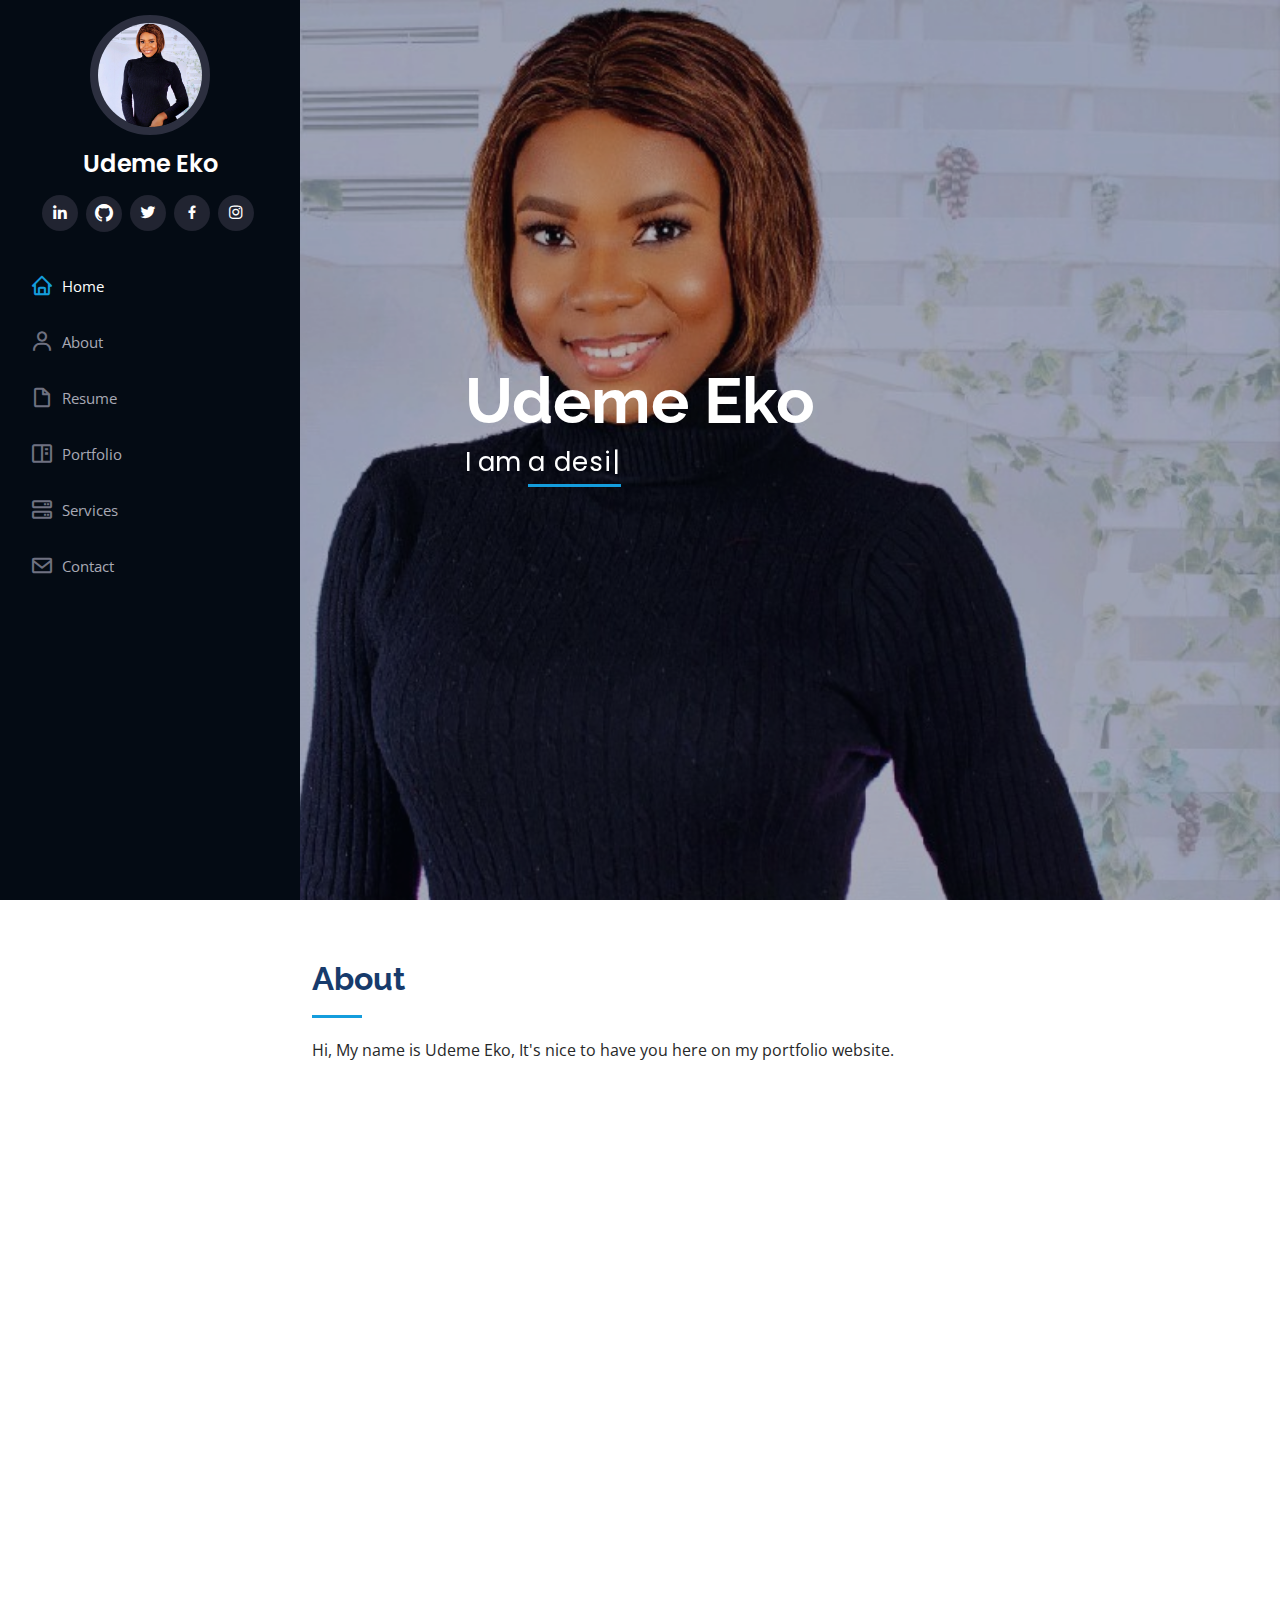
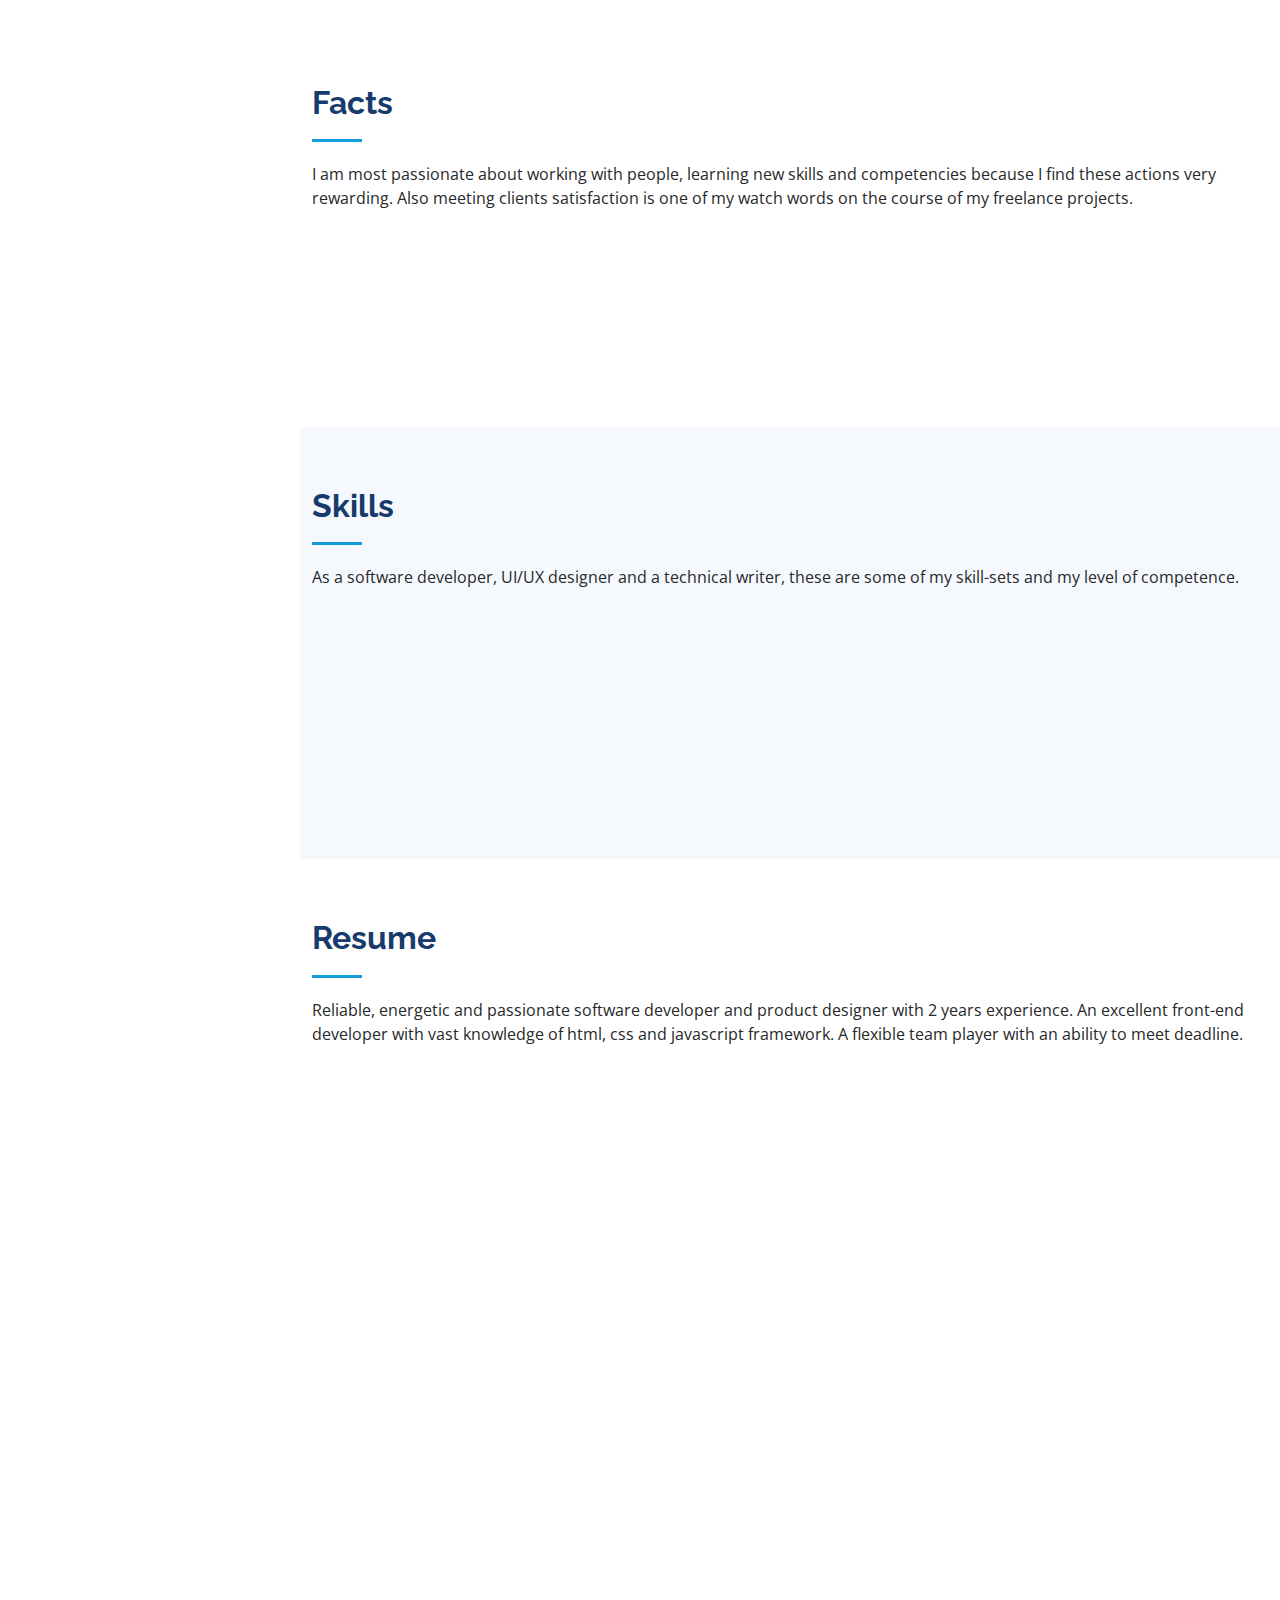
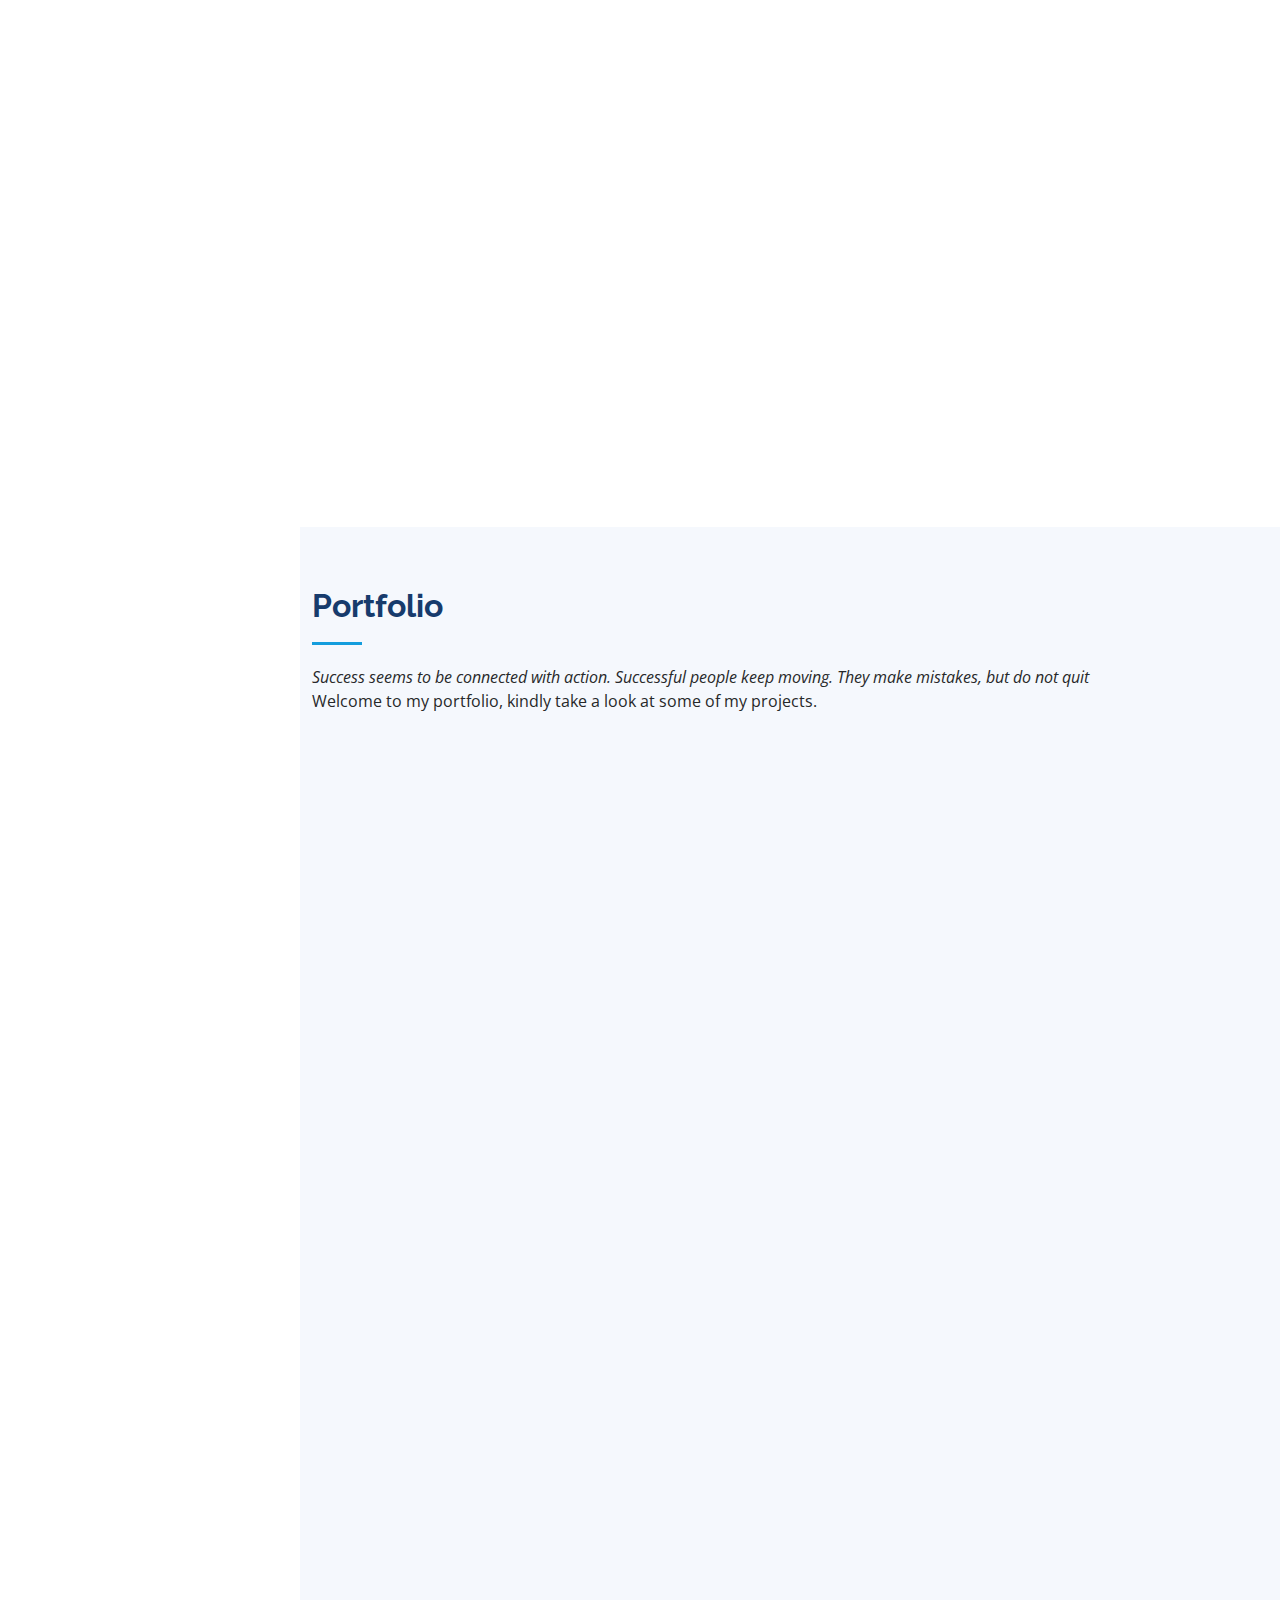
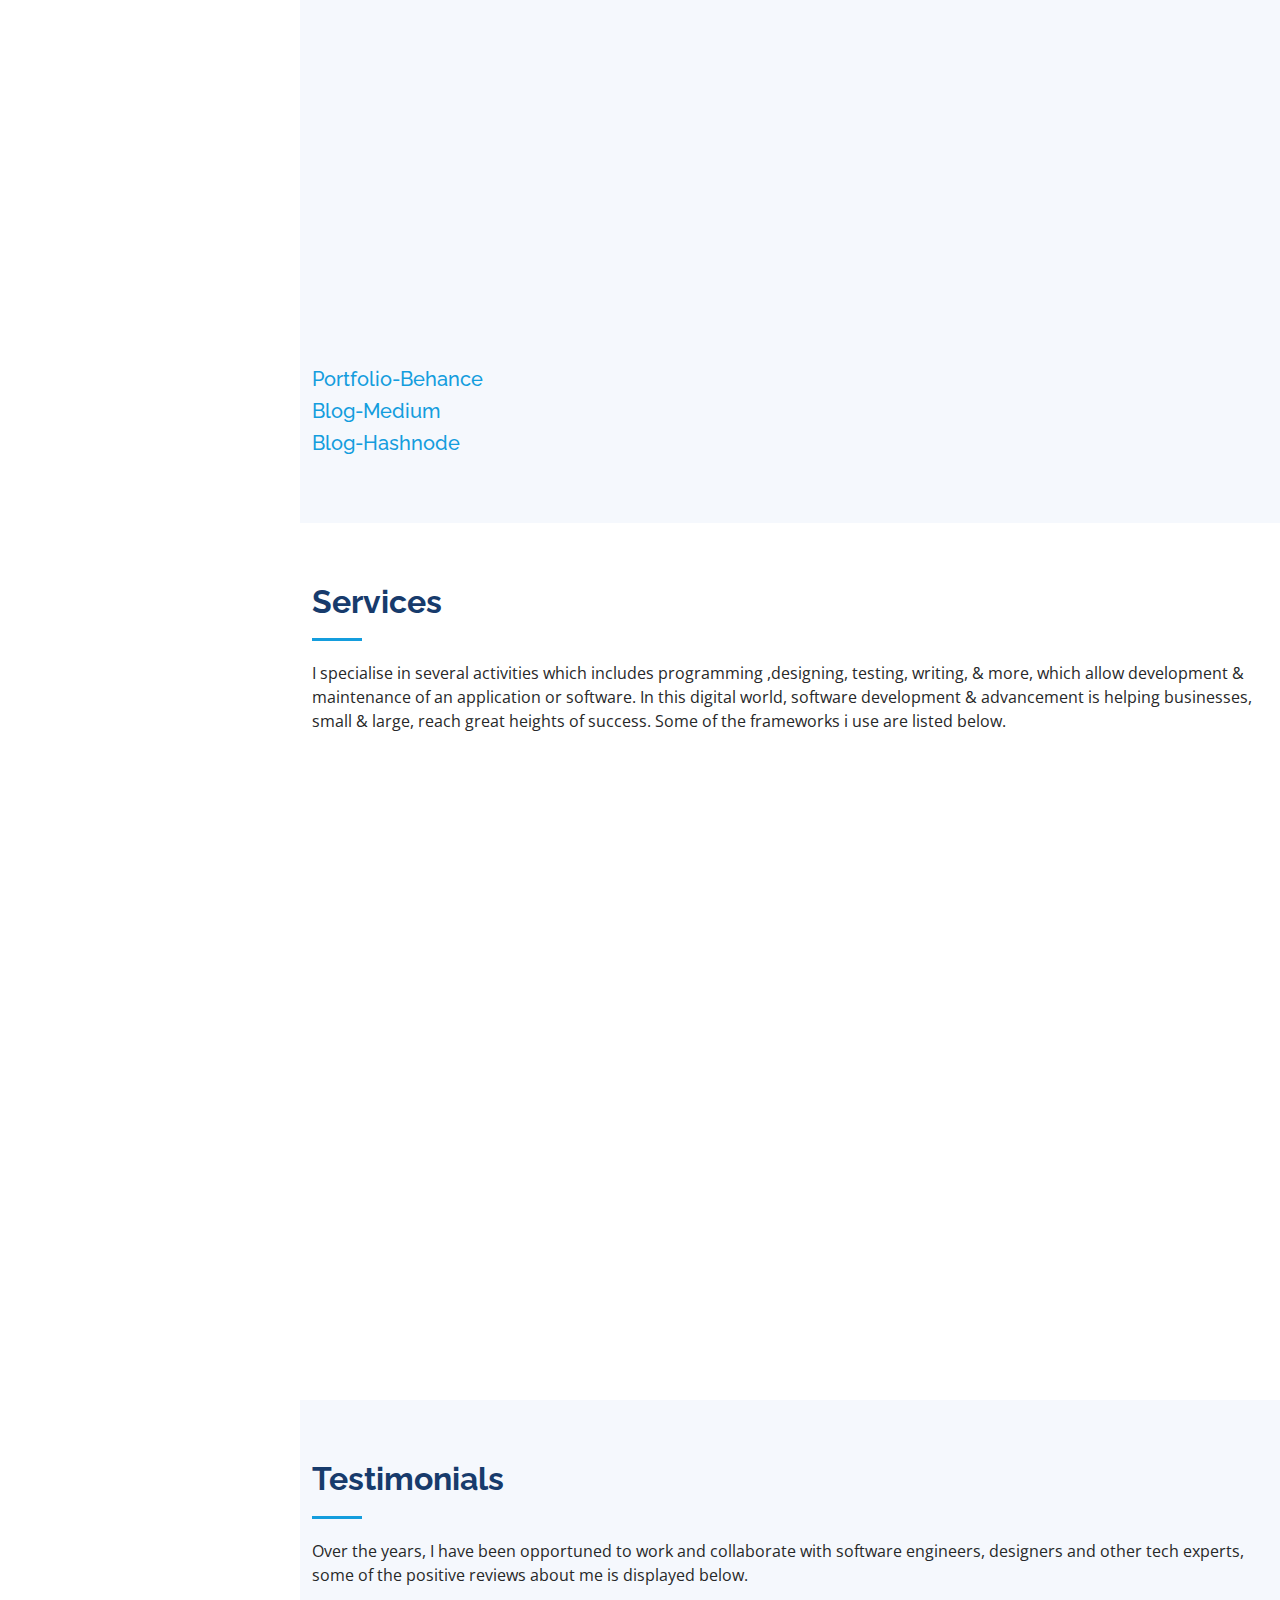
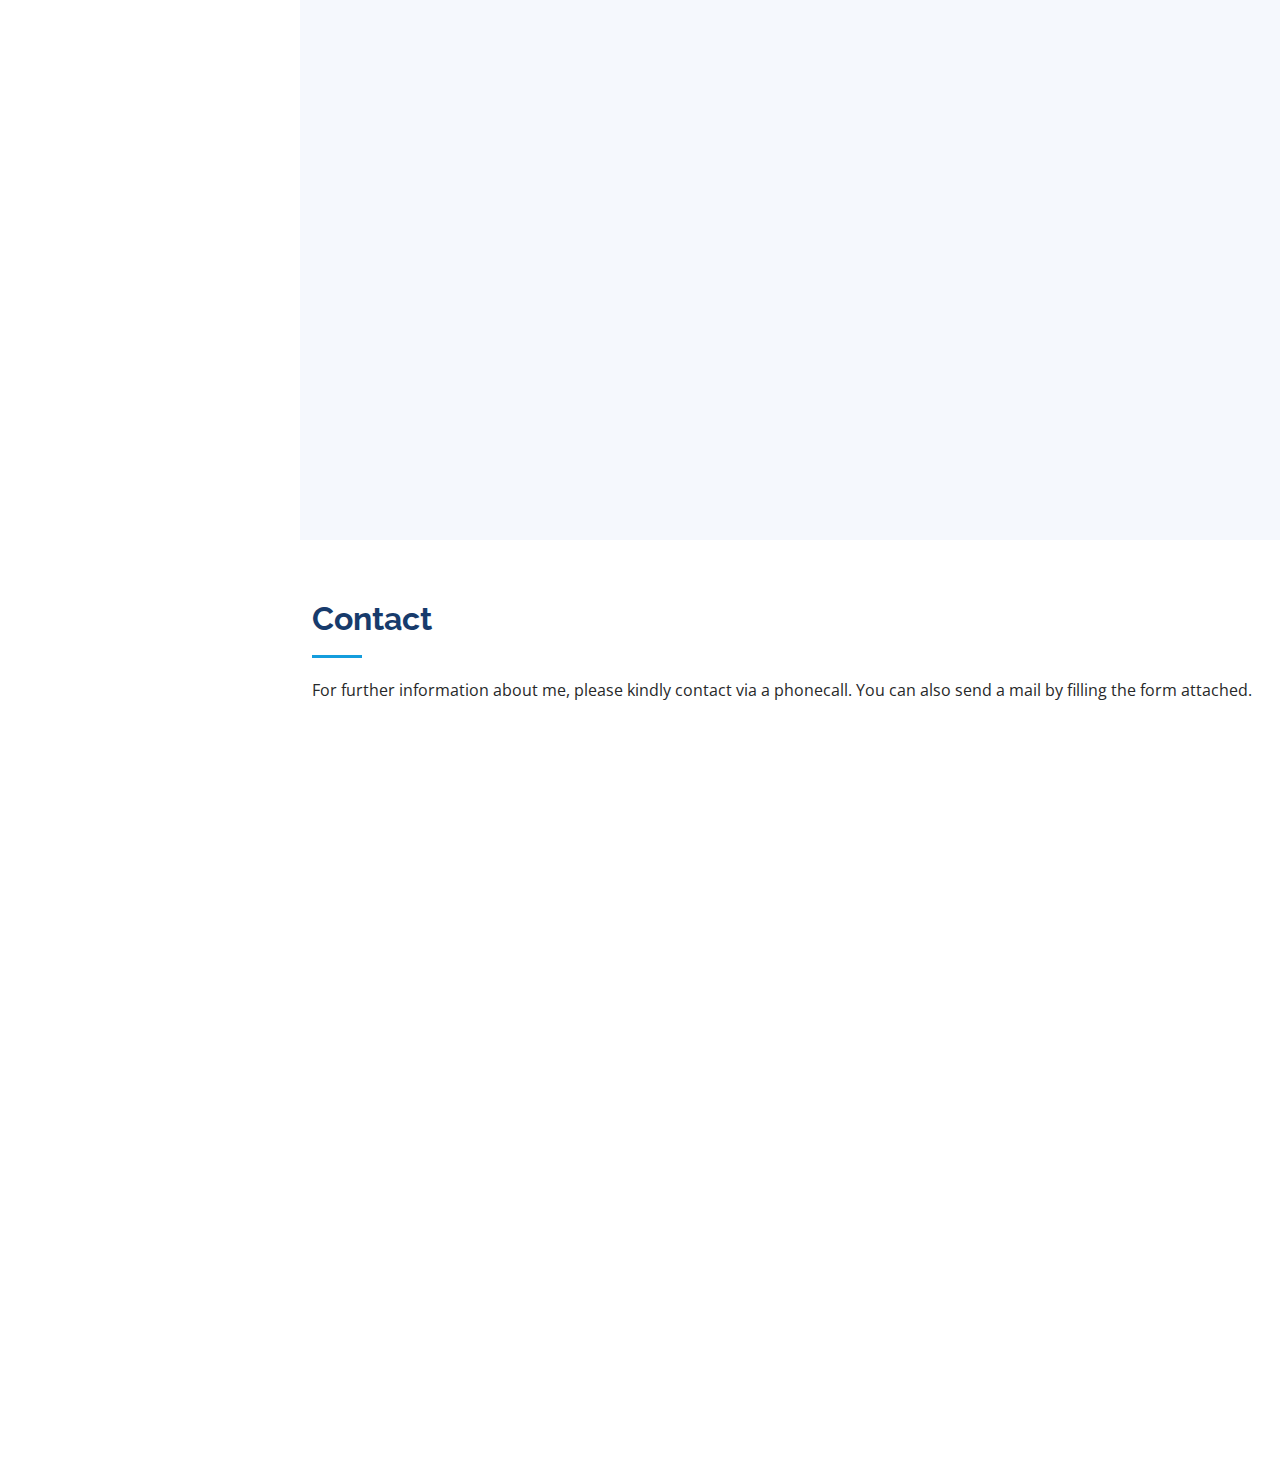
==== commit 48143e06: "info editi" ====
--- a/index.html
+++ b/index.html
@@ -74,7 +74,7 @@
   <section id="hero" class="d-flex flex-column justify-content-center align-items-center">
     <div class="hero-container" data-aos="fade-in">
       <h1 id="height">Udeme Eko</h1>
-      <p>I'm <span class="typed" data-typed-items="Designer, Developer, Writer"></span></p>
+      <p>I am <span class="typed" data-typed-items="a designer, a developer, a writer"></span></p>
     </div>
   </section><!-- End Hero -->
 
